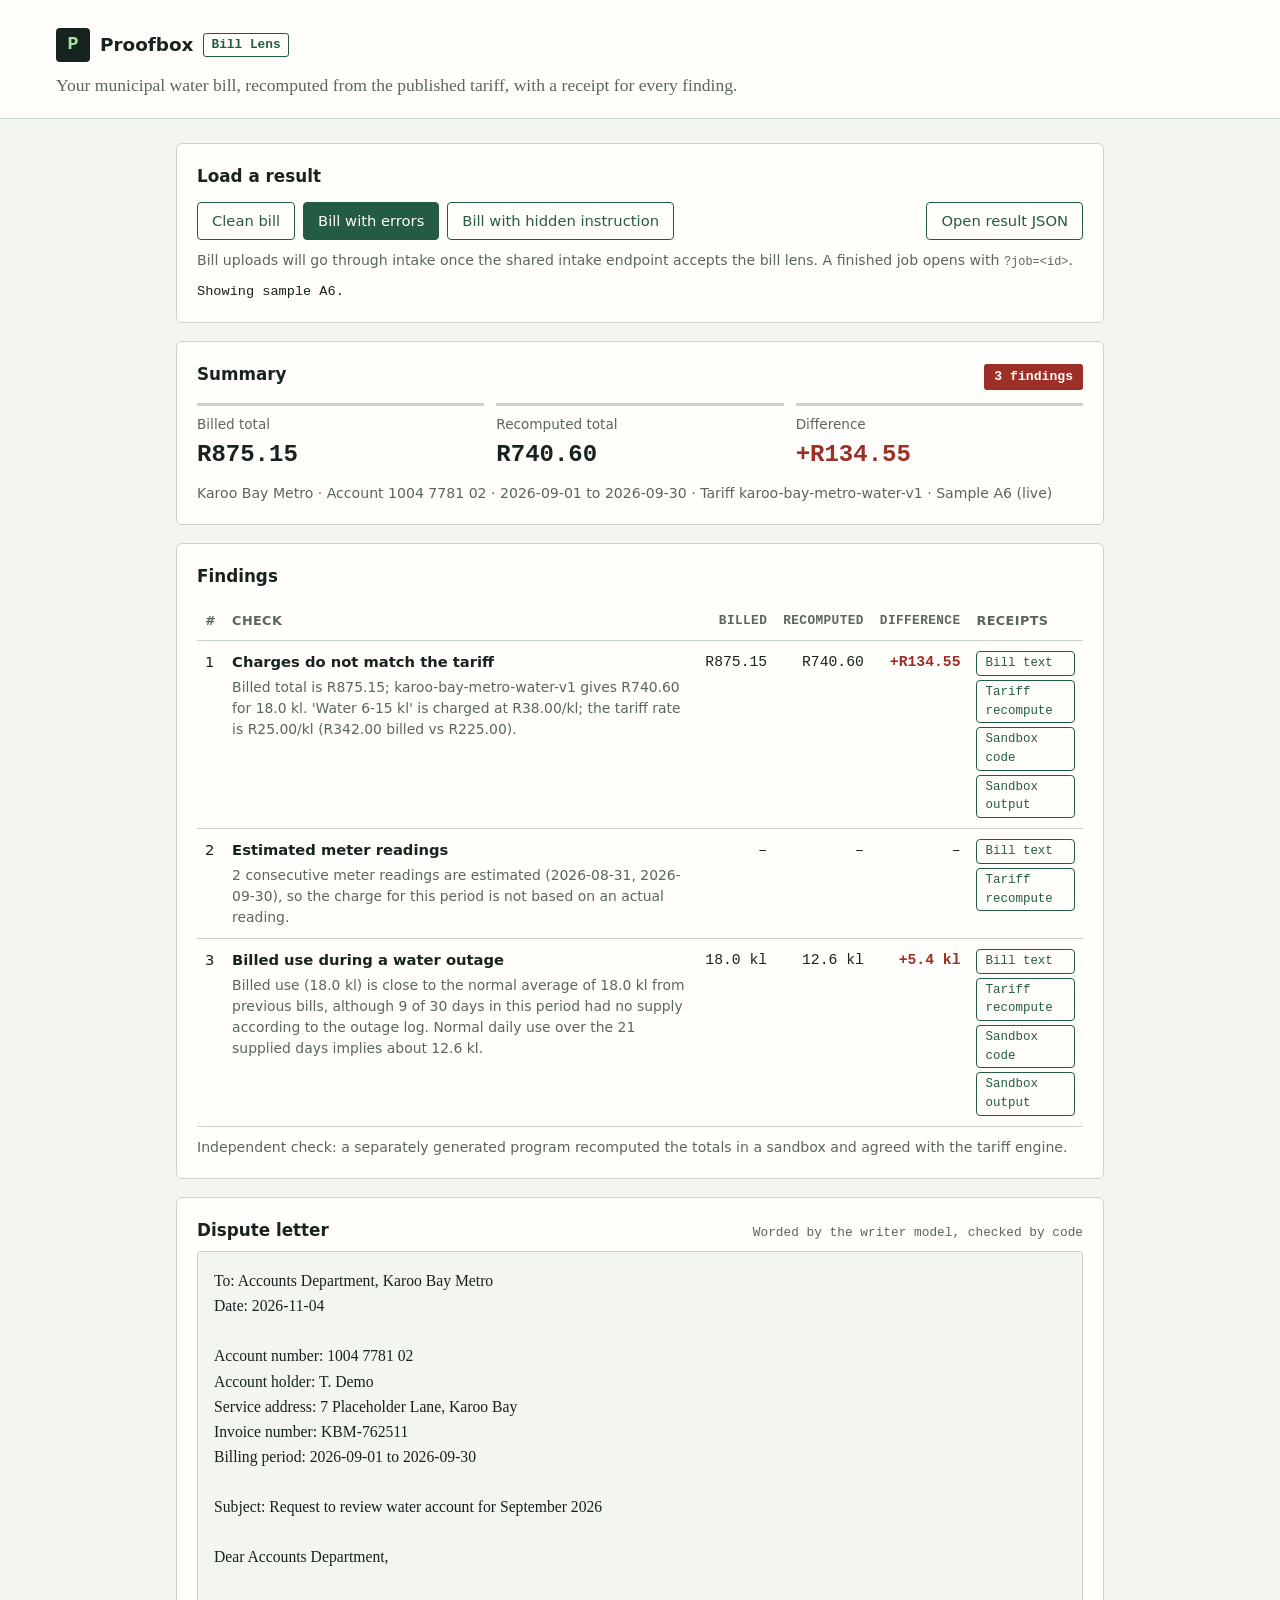
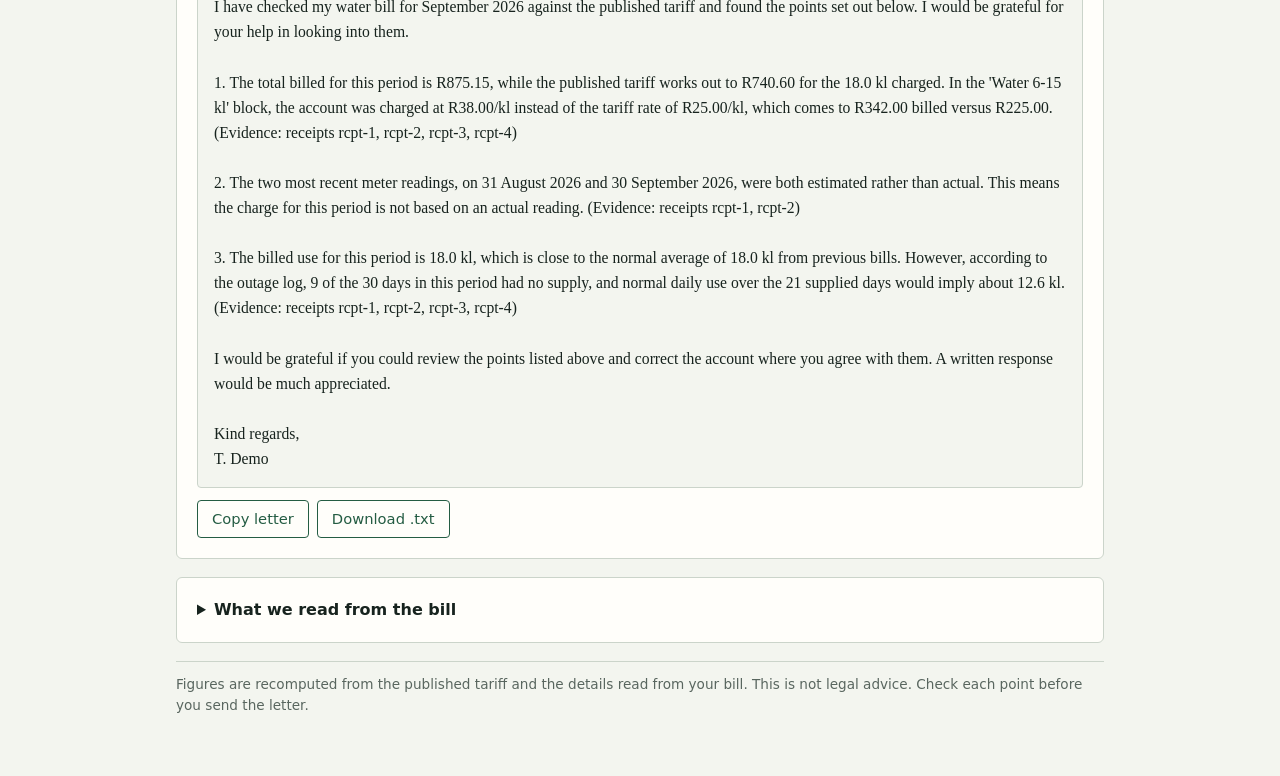
==== apps/web/bill/index.html @ 6e751b24 "feat(bill): Bill Lens day 3 - tariff, parser, extractor, checks, analyst, letter, result page - Tari" ====
<!doctype html>
<html lang="en">
<head>
  <meta charset="utf-8">
  <meta name="viewport" content="width=device-width, initial-scale=1">
  <title>Proofbox · Bill Lens</title>
  <link rel="stylesheet" href="bill.css">
</head>
<body>
  <header class="masthead">
    <div class="brand"><span class="mark" aria-hidden="true">P</span><span>Proofbox</span><span class="lens">Bill Lens</span></div>
    <p class="tagline">Your municipal water bill, recomputed from the published tariff, with a receipt for every finding.</p>
  </header>

  <main>
    <section class="panel" aria-labelledby="load-title">
      <h2 id="load-title">Load a result</h2>
      <div class="load-row">
        <div class="samples" role="group" aria-label="Sample bills">
          <button type="button" data-sample="A5">Clean bill</button>
          <button type="button" data-sample="A6">Bill with errors</button>
          <button type="button" data-sample="A7">Bill with hidden instruction</button>
        </div>
        <label class="file-pick">Open result JSON<input type="file" id="file" accept="application/json,.json"></label>
      </div>
      <p class="hint">Bill uploads will go through intake once the shared intake endpoint accepts the bill lens. A finished job opens with <code>?job=&lt;id&gt;</code>.</p>
      <p class="status-line" id="status-line" role="status" aria-live="polite"></p>
    </section>

    <div id="result" hidden>
      <section class="panel summary" aria-labelledby="summary-title">
        <div class="summary-head">
          <h2 id="summary-title">Summary</h2>
          <span class="badge" id="badge"></span>
        </div>
        <dl class="totals">
          <div><dt>Billed total</dt><dd id="billed-total"></dd></div>
          <div><dt>Recomputed total</dt><dd id="recomputed-total"></dd></div>
          <div><dt>Difference</dt><dd id="total-diff"></dd></div>
        </dl>
        <p class="meta" id="meta"></p>
      </section>

      <section class="notice" id="containment" hidden aria-labelledby="containment-title">
        <h2 id="containment-title">Hidden instruction ignored</h2>
        <p>The document contained text addressed to an AI system. It was removed before any model read the bill and had no effect on the checks.</p>
        <ul id="containment-list"></ul>
      </section>

      <section class="panel" aria-labelledby="findings-title">
        <h2 id="findings-title">Findings</h2>
        <p class="empty" id="no-findings" hidden>No discrepancies found. The billed amounts match the published tariff.</p>
        <div class="table-wrap" id="findings-wrap">
          <table>
            <thead>
              <tr><th scope="col">#</th><th scope="col">Check</th><th scope="col" class="num">Billed</th><th scope="col" class="num">Recomputed</th><th scope="col" class="num">Difference</th><th scope="col">Receipts</th></tr>
            </thead>
            <tbody id="findings-body"></tbody>
          </table>
        </div>
        <p class="analyst" id="analyst"></p>
      </section>

      <section class="panel" id="skipped-panel" hidden aria-labelledby="skipped-title">
        <h2 id="skipped-title">Checks not run</h2>
        <ul id="skipped-list"></ul>
      </section>

      <section class="panel letter" id="letter-panel" hidden aria-labelledby="letter-title">
        <div class="summary-head">
          <h2 id="letter-title">Dispute letter</h2>
          <span class="source" id="letter-source"></span>
        </div>
        <pre id="letter-text"></pre>
        <div class="actions">
          <button type="button" id="copy-letter">Copy letter</button>
          <button type="button" id="download-letter">Download .txt</button>
        </div>
      </section>

      <section class="panel">
        <details>
          <summary>What we read from the bill</summary>
          <p class="meta" id="unreadable"></p>
          <dl class="extracted" id="extracted"></dl>
        </details>
      </section>

      <p class="disclaimer" id="disclaimer"></p>
    </div>
  </main>

  <dialog id="receipt-dialog" aria-labelledby="receipt-title">
    <div class="dialog-head">
      <h2 id="receipt-title">Receipt</h2>
      <button type="button" id="close-receipt" aria-label="Close receipt">Close</button>
    </div>
    <p class="meta" id="receipt-meta"></p>
    <pre id="receipt-content"></pre>
  </dialog>

  <script src="bill.js"></script>
</body>
</html>
---- apps/web/bill/bill.css ----
:root {
  --ink: #17231e;
  --muted: #59665f;
  --paper: #f3f5ef;
  --surface: #fffefa;
  --line: #cbd4ca;
  --green: #245c43;
  --green-bright: #a7e6a1;
  --red: #9c2f27;
  --amber: #7a5417;
  --mono: "Cascadia Code", Consolas, monospace;
  --serif: Georgia, "Times New Roman", serif;
}

* { box-sizing: border-box; }

body {
  margin: 0;
  background: var(--paper);
  color: var(--ink);
  font: 16px/1.5 system-ui, -apple-system, "Segoe UI", sans-serif;
}

.masthead {
  padding: 28px clamp(16px, 5vw, 56px) 20px;
  border-bottom: 1px solid var(--line);
  background: var(--surface);
}

.brand { display: flex; align-items: center; gap: 10px; font-weight: 700; font-size: 1.15rem; }

.mark {
  display: grid;
  place-items: center;
  width: 34px;
  height: 34px;
  background: var(--ink);
  color: var(--green-bright);
  font-family: var(--mono);
  border-radius: 4px;
}

.lens {
  font-family: var(--mono);
  font-size: 0.8rem;
  font-weight: 600;
  color: var(--green);
  border: 1px solid var(--green);
  border-radius: 3px;
  padding: 1px 7px;
}

.tagline { margin: 10px 0 0; font-family: var(--serif); font-size: 1.1rem; color: var(--muted); }

main { max-width: 1040px; margin: 0 auto; padding: 24px clamp(16px, 5vw, 56px) 48px; }

h2 { margin: 0 0 12px; font-size: 1.05rem; }

.panel, .notice {
  background: var(--surface);
  border: 1px solid var(--line);
  border-radius: 6px;
  padding: 20px;
  margin-bottom: 18px;
}

.notice { border-color: var(--amber); border-left-width: 5px; }
.notice h2 { color: var(--amber); }
.notice ul { margin: 8px 0 0; padding-left: 20px; font-family: var(--mono); font-size: 0.85rem; overflow-wrap: anywhere; }

.load-row { display: flex; flex-wrap: wrap; gap: 12px; align-items: center; justify-content: space-between; }
.samples { display: flex; flex-wrap: wrap; gap: 8px; }

button, .file-pick {
  font: inherit;
  font-size: 0.92rem;
  padding: 7px 14px;
  border: 1px solid var(--green);
  border-radius: 4px;
  background: var(--surface);
  color: var(--green);
  cursor: pointer;
}

button:hover, .file-pick:hover { background: var(--green); color: var(--surface); }
button:focus-visible, .file-pick:focus-within, a:focus-visible { outline: 3px solid var(--green-bright); outline-offset: 2px; }
.file-pick input { position: absolute; opacity: 0; width: 1px; height: 1px; }
button.active { background: var(--green); color: var(--surface); }

.hint, .meta, .analyst { color: var(--muted); font-size: 0.88rem; margin: 10px 0 0; }
.status-line { margin: 10px 0 0; font-family: var(--mono); font-size: 0.85rem; }
.status-line.error { color: var(--red); }
code { font-family: var(--mono); font-size: 0.85em; }

.summary-head { display: flex; align-items: baseline; justify-content: space-between; gap: 12px; flex-wrap: wrap; }
.summary-head h2 { margin-bottom: 8px; }

.badge {
  font-family: var(--mono);
  font-size: 0.82rem;
  font-weight: 700;
  padding: 3px 10px;
  border-radius: 3px;
  color: var(--surface);
  background: var(--muted);
}
.badge.ok { background: var(--green); }
.badge.issues { background: var(--red); }
.badge.unreadable { background: var(--amber); }

.totals { display: grid; grid-template-columns: repeat(auto-fit, minmax(180px, 1fr)); gap: 12px; margin: 8px 0 0; }
.totals div { border-top: 3px solid var(--line); padding-top: 8px; }
.totals dt { color: var(--muted); font-size: 0.85rem; }
.totals dd { margin: 2px 0 0; font-family: var(--mono); font-size: 1.5rem; font-weight: 700; }
.totals dd.over { color: var(--red); }

.table-wrap { overflow-x: auto; }
table { width: 100%; border-collapse: collapse; font-size: 0.92rem; }
th, td { text-align: left; padding: 10px 8px; border-bottom: 1px solid var(--line); vertical-align: top; }
th { font-size: 0.8rem; color: var(--muted); font-weight: 600; text-transform: uppercase; letter-spacing: 0.03em; }
td.num, th.num { text-align: right; font-family: var(--mono); white-space: nowrap; }
td.diff { color: var(--red); font-weight: 700; }
.check-title { font-weight: 600; }
.explanation { color: var(--muted); font-size: 0.87rem; margin-top: 4px; }
.receipts { display: flex; flex-direction: column; gap: 4px; }
.receipts button { padding: 2px 8px; font-family: var(--mono); font-size: 0.78rem; text-align: left; }
.empty { color: var(--green); font-weight: 600; }

#skipped-list { margin: 0; padding-left: 20px; color: var(--muted); }

.source { font-family: var(--mono); font-size: 0.8rem; color: var(--muted); }

pre {
  margin: 0;
  padding: 16px;
  background: var(--paper);
  border: 1px solid var(--line);
  border-radius: 4px;
  font-family: var(--mono);
  font-size: 0.85rem;
  white-space: pre-wrap;
  overflow-wrap: anywhere;
}
.letter pre { font-family: var(--serif); font-size: 0.98rem; line-height: 1.6; }
.actions { display: flex; gap: 8px; margin-top: 12px; }

details summary { cursor: pointer; font-weight: 600; }
.extracted { display: grid; grid-template-columns: max-content 1fr; gap: 4px 16px; margin: 12px 0 0; font-size: 0.88rem; }
.extracted dt { color: var(--muted); }
.extracted dd { margin: 0; font-family: var(--mono); overflow-wrap: anywhere; }
.extracted dd.unreadable { color: var(--amber); }

.disclaimer { font-size: 0.85rem; color: var(--muted); border-top: 1px solid var(--line); padding-top: 12px; }

dialog {
  width: min(860px, 94vw);
  max-height: 86vh;
  border: 1px solid var(--line);
  border-radius: 6px;
  padding: 20px;
  background: var(--surface);
  color: var(--ink);
}
dialog::backdrop { background: rgb(23 35 30 / 0.45); }
dialog pre { max-height: 60vh; overflow: auto; }
.dialog-head { display: flex; justify-content: space-between; align-items: center; gap: 12px; }
.dialog-head h2 { margin: 0; }

@media (max-width: 640px) {
  .totals dd { font-size: 1.25rem; }
  th, td { padding: 8px 6px; }
}
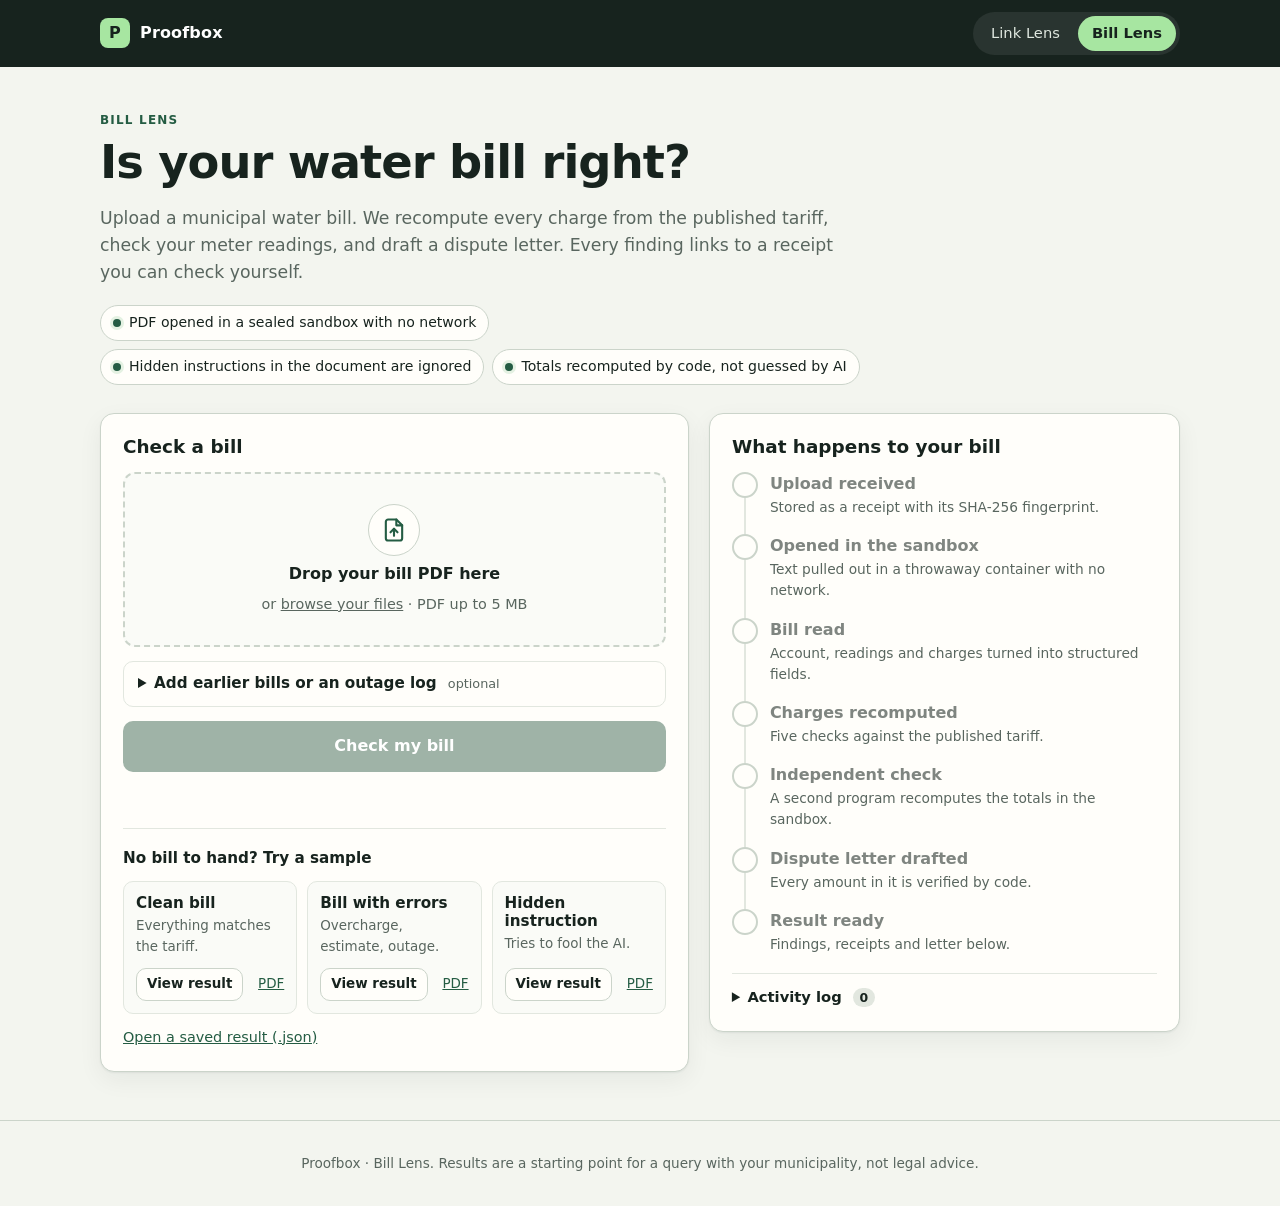
==== commit bf1878b4: "latest changes" ====
--- a/apps/web/bill/index.html
+++ b/apps/web/bill/index.html
@@ -4,100 +4,207 @@
   <meta charset="utf-8">
   <meta name="viewport" content="width=device-width, initial-scale=1">
   <title>Proofbox · Bill Lens</title>
+  <meta name="description" content="Upload your municipal water bill. Proofbox recomputes it from the published tariff and gives you a receipt for every finding.">
   <link rel="stylesheet" href="bill.css">
 </head>
 <body>
-  <header class="masthead">
-    <div class="brand"><span class="mark" aria-hidden="true">P</span><span>Proofbox</span><span class="lens">Bill Lens</span></div>
-    <p class="tagline">Your municipal water bill, recomputed from the published tariff, with a receipt for every finding.</p>
+  <a class="skip" href="#main">Skip to content</a>
+
+  <header class="topbar">
+    <div class="topbar-inner">
+      <a class="brand" href="../" aria-label="Proofbox home">
+        <span class="mark" aria-hidden="true">P</span><span>Proofbox</span>
+      </a>
+      <nav class="lens-nav" aria-label="Lenses">
+        <a href="../">Link Lens</a>
+        <a href="./" aria-current="page">Bill Lens</a>
+      </nav>
+    </div>
   </header>
 
-  <main>
-    <section class="panel" aria-labelledby="load-title">
-      <h2 id="load-title">Load a result</h2>
-      <div class="load-row">
-        <div class="samples" role="group" aria-label="Sample bills">
-          <button type="button" data-sample="A5">Clean bill</button>
-          <button type="button" data-sample="A6">Bill with errors</button>
-          <button type="button" data-sample="A7">Bill with hidden instruction</button>
-        </div>
-        <label class="file-pick">Open result JSON<input type="file" id="file" accept="application/json,.json"></label>
-      </div>
-      <p class="hint">Bill uploads will go through intake once the shared intake endpoint accepts the bill lens. A finished job opens with <code>?job=&lt;id&gt;</code>.</p>
-      <p class="status-line" id="status-line" role="status" aria-live="polite"></p>
+  <main id="main">
+    <section class="hero" aria-labelledby="hero-title">
+      <p class="eyebrow">Bill Lens</p>
+      <h1 id="hero-title">Is your water bill right?</h1>
+      <p class="lede">Upload a municipal water bill. We recompute every charge from the published tariff, check your meter readings, and draft a dispute letter. Every finding links to a receipt you can check yourself.</p>
+      <ul class="chips" aria-label="How your bill is handled">
+        <li><span class="dot" aria-hidden="true"></span>PDF opened in a sealed sandbox with no network</li>
+        <li><span class="dot" aria-hidden="true"></span>Hidden instructions in the document are ignored</li>
+        <li><span class="dot" aria-hidden="true"></span>Totals recomputed by code, not guessed by AI</li>
+      </ul>
     </section>
 
-    <div id="result" hidden>
-      <section class="panel summary" aria-labelledby="summary-title">
-        <div class="summary-head">
-          <h2 id="summary-title">Summary</h2>
+    <div class="workspace">
+      <section class="card upload-card" aria-labelledby="upload-title">
+        <h2 id="upload-title">Check a bill</h2>
+        <form id="upload-form" novalidate>
+          <label class="dropzone" id="dropzone" for="pdf-input">
+            <input type="file" id="pdf-input" accept="application/pdf,.pdf">
+            <span class="drop-icon" aria-hidden="true">
+              <svg viewBox="0 0 24 24" width="28" height="28" fill="none" stroke="currentColor" stroke-width="1.8" stroke-linecap="round" stroke-linejoin="round"><path d="M14 3H7a2 2 0 0 0-2 2v14a2 2 0 0 0 2 2h10a2 2 0 0 0 2-2V8z"/><path d="M14 3v5h5"/><path d="M12 17v-6"/><path d="m9 14 3-3 3 3"/></svg>
+            </span>
+            <span class="drop-title" id="drop-title">Drop your bill PDF here</span>
+            <span class="drop-hint" id="drop-hint">or <u>browse your files</u> · PDF up to 5 MB</span>
+          </label>
+
+          <details class="advanced">
+            <summary>Add earlier bills or an outage log <span class="optional">optional</span></summary>
+            <p class="help">Earlier readings let us spot repeated estimates. An outage log lets us check for water billed while supply was off. Use a JSON file shaped like the <a href="samples/history.json" download>example history</a>.</p>
+            <label class="file-line">
+              <span>History file (.json)</span>
+              <input type="file" id="history-input" accept="application/json,.json">
+            </label>
+            <p class="file-state" id="history-state"></p>
+          </details>
+
+          <button type="submit" class="primary" id="submit-btn" disabled>
+            <span class="btn-label">Check my bill</span>
+          </button>
+          <p class="form-msg" id="form-msg" role="status" aria-live="polite"></p>
+        </form>
+
+        <div class="samples-box">
+          <p class="samples-title">No bill to hand? Try a sample</p>
+          <div class="sample-grid">
+            <article class="sample">
+              <h3>Clean bill</h3>
+              <p>Everything matches the tariff.</p>
+              <div class="sample-actions">
+                <button type="button" class="ghost" data-sample="A5">View result</button>
+                <a href="samples/A5_bill_clean.pdf" download>PDF</a>
+              </div>
+            </article>
+            <article class="sample">
+              <h3>Bill with errors</h3>
+              <p>Overcharge, estimate, outage.</p>
+              <div class="sample-actions">
+                <button type="button" class="ghost" data-sample="A6">View result</button>
+                <a href="samples/A6_bill_errors.pdf" download>PDF</a>
+              </div>
+            </article>
+            <article class="sample">
+              <h3>Hidden instruction</h3>
+              <p>Tries to fool the AI.</p>
+              <div class="sample-actions">
+                <button type="button" class="ghost" data-sample="A7">View result</button>
+                <a href="samples/A7_bill_injection.pdf" download>PDF</a>
+              </div>
+            </article>
+          </div>
+          <label class="link-like">Open a saved result (.json)<input type="file" id="result-input" accept="application/json,.json"></label>
+        </div>
+      </section>
+
+      <section class="card progress-card" aria-labelledby="progress-title">
+        <div class="card-head">
+          <h2 id="progress-title">What happens to your bill</h2>
+          <span class="job-id" id="job-id"></span>
+        </div>
+        <ol class="stepper" id="stepper">
+          <li data-step="upload"><span class="step-dot" aria-hidden="true"></span><div><strong>Upload received</strong><span>Stored as a receipt with its SHA-256 fingerprint.</span></div></li>
+          <li data-step="sandbox"><span class="step-dot" aria-hidden="true"></span><div><strong>Opened in the sandbox</strong><span>Text pulled out in a throwaway container with no network.</span></div></li>
+          <li data-step="extract"><span class="step-dot" aria-hidden="true"></span><div><strong>Bill read</strong><span>Account, readings and charges turned into structured fields.</span></div></li>
+          <li data-step="checks"><span class="step-dot" aria-hidden="true"></span><div><strong>Charges recomputed</strong><span>Five checks against the published tariff.</span></div></li>
+          <li data-step="analyst"><span class="step-dot" aria-hidden="true"></span><div><strong>Independent check</strong><span>A second program recomputes the totals in the sandbox.</span></div></li>
+          <li data-step="letter"><span class="step-dot" aria-hidden="true"></span><div><strong>Dispute letter drafted</strong><span>Every amount in it is verified by code.</span></div></li>
+          <li data-step="done"><span class="step-dot" aria-hidden="true"></span><div><strong>Result ready</strong><span>Findings, receipts and letter below.</span></div></li>
+        </ol>
+        <details class="activity">
+          <summary>Activity log <span class="count" id="log-count">0</span></summary>
+          <ol id="activity-log"></ol>
+        </details>
+      </section>
+    </div>
+
+    <div id="result" class="result" hidden tabindex="-1">
+      <section class="verdict" id="verdict" aria-labelledby="verdict-title">
+        <div class="verdict-text">
           <span class="badge" id="badge"></span>
+          <h2 id="verdict-title"></h2>
+          <p class="meta" id="meta"></p>
         </div>
         <dl class="totals">
-          <div><dt>Billed total</dt><dd id="billed-total"></dd></div>
-          <div><dt>Recomputed total</dt><dd id="recomputed-total"></dd></div>
-          <div><dt>Difference</dt><dd id="total-diff"></dd></div>
+          <div><dt>Billed</dt><dd id="billed-total"></dd></div>
+          <div><dt>Should be</dt><dd id="recomputed-total"></dd></div>
+          <div class="diff-box"><dt>Difference</dt><dd id="total-diff"></dd></div>
         </dl>
-        <p class="meta" id="meta"></p>
-      </section>
-
-      <section class="notice" id="containment" hidden aria-labelledby="containment-title">
-        <h2 id="containment-title">Hidden instruction ignored</h2>
-        <p>The document contained text addressed to an AI system. It was removed before any model read the bill and had no effect on the checks.</p>
-        <ul id="containment-list"></ul>
-      </section>
-
-      <section class="panel" aria-labelledby="findings-title">
-        <h2 id="findings-title">Findings</h2>
+      </section>
+
+      <section class="alert" id="containment" hidden aria-labelledby="containment-title">
+        <span class="alert-icon" aria-hidden="true">
+          <svg viewBox="0 0 24 24" width="22" height="22" fill="none" stroke="currentColor" stroke-width="2" stroke-linecap="round" stroke-linejoin="round"><path d="M12 3 4 6v6c0 5 3.5 8 8 9 4.5-1 8-4 8-9V6z"/><path d="m9 12 2 2 4-4"/></svg>
+        </span>
+        <div>
+          <h2 id="containment-title">Hidden instruction blocked</h2>
+          <p>This document contained text addressed to an AI. It was removed before any model read the bill, and it had no effect on the checks.</p>
+          <ul id="containment-list"></ul>
+        </div>
+      </section>
+
+      <section class="card" aria-labelledby="findings-title">
+        <div class="card-head">
+          <h2 id="findings-title">Findings</h2>
+          <span class="checks-run" id="checks-run"></span>
+        </div>
         <p class="empty" id="no-findings" hidden>No discrepancies found. The billed amounts match the published tariff.</p>
-        <div class="table-wrap" id="findings-wrap">
-          <table>
-            <thead>
-              <tr><th scope="col">#</th><th scope="col">Check</th><th scope="col" class="num">Billed</th><th scope="col" class="num">Recomputed</th><th scope="col" class="num">Difference</th><th scope="col">Receipts</th></tr>
-            </thead>
-            <tbody id="findings-body"></tbody>
-          </table>
-        </div>
-        <p class="analyst" id="analyst"></p>
-      </section>
-
-      <section class="panel" id="skipped-panel" hidden aria-labelledby="skipped-title">
+        <div class="findings" id="findings"></div>
+        <div class="analyst" id="analyst" hidden></div>
+      </section>
+
+      <section class="card" id="skipped-panel" hidden aria-labelledby="skipped-title">
         <h2 id="skipped-title">Checks not run</h2>
-        <ul id="skipped-list"></ul>
-      </section>
-
-      <section class="panel letter" id="letter-panel" hidden aria-labelledby="letter-title">
-        <div class="summary-head">
-          <h2 id="letter-title">Dispute letter</h2>
+        <ul class="skipped" id="skipped-list"></ul>
+      </section>
+
+      <section class="card letter-card" id="letter-panel" hidden aria-labelledby="letter-title">
+        <div class="card-head">
+          <h2 id="letter-title">Your dispute letter</h2>
           <span class="source" id="letter-source"></span>
         </div>
-        <pre id="letter-text"></pre>
+        <pre class="letter" id="letter-text"></pre>
         <div class="actions">
-          <button type="button" id="copy-letter">Copy letter</button>
-          <button type="button" id="download-letter">Download .txt</button>
-        </div>
-      </section>
-
-      <section class="panel">
-        <details>
-          <summary>What we read from the bill</summary>
+          <button type="button" class="primary small" id="copy-letter">Copy letter</button>
+          <button type="button" class="ghost" id="download-letter">Download .txt</button>
+          <button type="button" class="ghost" id="print-letter">Print</button>
+        </div>
+      </section>
+
+      <section class="card" aria-labelledby="extracted-title">
+        <details class="extracted-box">
+          <summary><h2 id="extracted-title">What we read from the bill</h2></summary>
           <p class="meta" id="unreadable"></p>
           <dl class="extracted" id="extracted"></dl>
+          <p class="meta" id="document-meta"></p>
         </details>
       </section>
 
-      <p class="disclaimer" id="disclaimer"></p>
+      <div class="result-footer">
+        <p class="disclaimer" id="disclaimer"></p>
+        <div class="actions">
+          <button type="button" class="ghost" id="save-result">Save result (.json)</button>
+          <button type="button" class="ghost" id="check-another">Check another bill</button>
+        </div>
+      </div>
     </div>
   </main>
+
+  <footer class="site-footer">
+    <p>Proofbox · Bill Lens. Results are a starting point for a query with your municipality, not legal advice.</p>
+  </footer>
 
   <dialog id="receipt-dialog" aria-labelledby="receipt-title">
     <div class="dialog-head">
-      <h2 id="receipt-title">Receipt</h2>
-      <button type="button" id="close-receipt" aria-label="Close receipt">Close</button>
-    </div>
-    <p class="meta" id="receipt-meta"></p>
+      <div>
+        <p class="eyebrow">Receipt</p>
+        <h2 id="receipt-title">Receipt</h2>
+      </div>
+      <button type="button" class="icon-btn" id="close-receipt" aria-label="Close receipt">✕</button>
+    </div>
+    <p class="meta mono" id="receipt-meta"></p>
     <pre id="receipt-content"></pre>
   </dialog>
+
+  <div class="toast" id="toast" role="status" aria-live="polite"></div>
 
   <script src="bill.js"></script>
 </body>
--- a/apps/web/bill/bill.css
+++ b/apps/web/bill/bill.css
@@ -4,169 +4,255 @@
   --paper: #f3f5ef;
   --surface: #fffefa;
   --line: #cbd4ca;
+  --line-soft: #e2e7df;
   --green: #245c43;
+  --green-dark: #1a4532;
+  --green-soft: #e4f1e2;
   --green-bright: #a7e6a1;
   --red: #9c2f27;
+  --red-soft: #f8e7e4;
   --amber: #7a5417;
-  --mono: "Cascadia Code", Consolas, monospace;
-  --serif: Georgia, "Times New Roman", serif;
+  --amber-soft: #fbf0d9;
+  --radius: 14px;
+  --shadow: 0 1px 2px rgb(23 35 30 / 6%), 0 8px 24px rgb(23 35 30 / 6%);
+  --mono: ui-monospace, "Cascadia Code", "SFMono-Regular", Consolas, monospace;
 }
 
 * { box-sizing: border-box; }
+
+[hidden] { display: none !important; }
+
+html { scroll-behavior: smooth; }
 
 body {
   margin: 0;
   background: var(--paper);
   color: var(--ink);
-  font: 16px/1.5 system-ui, -apple-system, "Segoe UI", sans-serif;
-}
-
-.masthead {
-  padding: 28px clamp(16px, 5vw, 56px) 20px;
-  border-bottom: 1px solid var(--line);
-  background: var(--surface);
-}
-
-.brand { display: flex; align-items: center; gap: 10px; font-weight: 700; font-size: 1.15rem; }
-
-.mark {
-  display: grid;
-  place-items: center;
-  width: 34px;
-  height: 34px;
-  background: var(--ink);
-  color: var(--green-bright);
-  font-family: var(--mono);
-  border-radius: 4px;
-}
-
-.lens {
-  font-family: var(--mono);
-  font-size: 0.8rem;
-  font-weight: 600;
-  color: var(--green);
-  border: 1px solid var(--green);
-  border-radius: 3px;
-  padding: 1px 7px;
-}
-
-.tagline { margin: 10px 0 0; font-family: var(--serif); font-size: 1.1rem; color: var(--muted); }
-
-main { max-width: 1040px; margin: 0 auto; padding: 24px clamp(16px, 5vw, 56px) 48px; }
-
-h2 { margin: 0 0 12px; font-size: 1.05rem; }
-
-.panel, .notice {
-  background: var(--surface);
-  border: 1px solid var(--line);
-  border-radius: 6px;
-  padding: 20px;
-  margin-bottom: 18px;
-}
-
-.notice { border-color: var(--amber); border-left-width: 5px; }
-.notice h2 { color: var(--amber); }
-.notice ul { margin: 8px 0 0; padding-left: 20px; font-family: var(--mono); font-size: 0.85rem; overflow-wrap: anywhere; }
-
-.load-row { display: flex; flex-wrap: wrap; gap: 12px; align-items: center; justify-content: space-between; }
-.samples { display: flex; flex-wrap: wrap; gap: 8px; }
-
-button, .file-pick {
-  font: inherit;
-  font-size: 0.92rem;
-  padding: 7px 14px;
-  border: 1px solid var(--green);
-  border-radius: 4px;
-  background: var(--surface);
-  color: var(--green);
-  cursor: pointer;
-}
-
-button:hover, .file-pick:hover { background: var(--green); color: var(--surface); }
-button:focus-visible, .file-pick:focus-within, a:focus-visible { outline: 3px solid var(--green-bright); outline-offset: 2px; }
-.file-pick input { position: absolute; opacity: 0; width: 1px; height: 1px; }
-button.active { background: var(--green); color: var(--surface); }
-
-.hint, .meta, .analyst { color: var(--muted); font-size: 0.88rem; margin: 10px 0 0; }
-.status-line { margin: 10px 0 0; font-family: var(--mono); font-size: 0.85rem; }
-.status-line.error { color: var(--red); }
-code { font-family: var(--mono); font-size: 0.85em; }
-
-.summary-head { display: flex; align-items: baseline; justify-content: space-between; gap: 12px; flex-wrap: wrap; }
-.summary-head h2 { margin-bottom: 8px; }
-
-.badge {
-  font-family: var(--mono);
-  font-size: 0.82rem;
-  font-weight: 700;
-  padding: 3px 10px;
-  border-radius: 3px;
-  color: var(--surface);
-  background: var(--muted);
-}
-.badge.ok { background: var(--green); }
-.badge.issues { background: var(--red); }
-.badge.unreadable { background: var(--amber); }
-
-.totals { display: grid; grid-template-columns: repeat(auto-fit, minmax(180px, 1fr)); gap: 12px; margin: 8px 0 0; }
-.totals div { border-top: 3px solid var(--line); padding-top: 8px; }
-.totals dt { color: var(--muted); font-size: 0.85rem; }
-.totals dd { margin: 2px 0 0; font-family: var(--mono); font-size: 1.5rem; font-weight: 700; }
-.totals dd.over { color: var(--red); }
-
-.table-wrap { overflow-x: auto; }
-table { width: 100%; border-collapse: collapse; font-size: 0.92rem; }
-th, td { text-align: left; padding: 10px 8px; border-bottom: 1px solid var(--line); vertical-align: top; }
-th { font-size: 0.8rem; color: var(--muted); font-weight: 600; text-transform: uppercase; letter-spacing: 0.03em; }
-td.num, th.num { text-align: right; font-family: var(--mono); white-space: nowrap; }
-td.diff { color: var(--red); font-weight: 700; }
-.check-title { font-weight: 600; }
-.explanation { color: var(--muted); font-size: 0.87rem; margin-top: 4px; }
-.receipts { display: flex; flex-direction: column; gap: 4px; }
-.receipts button { padding: 2px 8px; font-family: var(--mono); font-size: 0.78rem; text-align: left; }
-.empty { color: var(--green); font-weight: 600; }
-
-#skipped-list { margin: 0; padding-left: 20px; color: var(--muted); }
-
-.source { font-family: var(--mono); font-size: 0.8rem; color: var(--muted); }
-
-pre {
-  margin: 0;
-  padding: 16px;
-  background: var(--paper);
-  border: 1px solid var(--line);
-  border-radius: 4px;
-  font-family: var(--mono);
-  font-size: 0.85rem;
-  white-space: pre-wrap;
-  overflow-wrap: anywhere;
-}
-.letter pre { font-family: var(--serif); font-size: 0.98rem; line-height: 1.6; }
-.actions { display: flex; gap: 8px; margin-top: 12px; }
-
-details summary { cursor: pointer; font-weight: 600; }
-.extracted { display: grid; grid-template-columns: max-content 1fr; gap: 4px 16px; margin: 12px 0 0; font-size: 0.88rem; }
-.extracted dt { color: var(--muted); }
-.extracted dd { margin: 0; font-family: var(--mono); overflow-wrap: anywhere; }
-.extracted dd.unreadable { color: var(--amber); }
-
-.disclaimer { font-size: 0.85rem; color: var(--muted); border-top: 1px solid var(--line); padding-top: 12px; }
-
-dialog {
-  width: min(860px, 94vw);
-  max-height: 86vh;
-  border: 1px solid var(--line);
-  border-radius: 6px;
-  padding: 20px;
-  background: var(--surface);
-  color: var(--ink);
-}
-dialog::backdrop { background: rgb(23 35 30 / 0.45); }
-dialog pre { max-height: 60vh; overflow: auto; }
-.dialog-head { display: flex; justify-content: space-between; align-items: center; gap: 12px; }
-.dialog-head h2 { margin: 0; }
-
-@media (max-width: 640px) {
-  .totals dd { font-size: 1.25rem; }
-  th, td { padding: 8px 6px; }
-}
+  font: 16px/1.55 system-ui, -apple-system, "Segoe UI", Roboto, sans-serif;
+}
+
+a { color: var(--green); }
+h1, h2, h3 { line-height: 1.2; margin: 0; }
+h2 { font-size: 1.15rem; }
+code, .mono { font-family: var(--mono); }
+
+.skip { position: absolute; left: -999px; top: 8px; background: var(--surface); padding: 8px 12px; z-index: 10; }
+.skip:focus { left: 8px; }
+
+:focus-visible { outline: 3px solid var(--green-bright); outline-offset: 2px; }
+
+/* Top bar */
+.topbar { background: var(--ink); color: #fff; }
+.topbar-inner { max-width: 1120px; margin: 0 auto; padding: 12px 20px; display: flex; align-items: center; justify-content: space-between; gap: 16px; }
+.brand { display: flex; align-items: center; gap: 10px; color: #fff; text-decoration: none; font-weight: 700; letter-spacing: .01em; }
+.mark { display: grid; place-items: center; width: 30px; height: 30px; border-radius: 8px; background: var(--green-bright); color: var(--ink); font-weight: 800; }
+.lens-nav { display: flex; gap: 4px; background: rgb(255 255 255 / 8%); padding: 4px; border-radius: 999px; }
+.lens-nav a { color: #dfe7df; text-decoration: none; padding: 6px 14px; border-radius: 999px; font-size: .92rem; }
+.lens-nav a:hover { color: #fff; }
+.lens-nav a[aria-current="page"] { background: var(--green-bright); color: var(--ink); font-weight: 600; }
+
+main { max-width: 1120px; margin: 0 auto; padding: 0 20px 48px; }
+
+/* Hero */
+.hero { padding: 44px 0 28px; max-width: 760px; }
+.eyebrow { margin: 0 0 6px; text-transform: uppercase; letter-spacing: .1em; font-size: .75rem; font-weight: 700; color: var(--green); }
+.hero h1 { font-size: clamp(2rem, 4.5vw, 2.9rem); letter-spacing: -.02em; }
+.lede { color: var(--muted); font-size: 1.08rem; margin: 14px 0 20px; }
+.chips { list-style: none; padding: 0; margin: 0; display: flex; flex-wrap: wrap; gap: 8px; }
+.chips li { display: flex; align-items: center; gap: 8px; background: var(--surface); border: 1px solid var(--line); border-radius: 999px; padding: 6px 12px; font-size: .88rem; }
+.dot { width: 8px; height: 8px; border-radius: 50%; background: var(--green); box-shadow: 0 0 0 3px var(--green-soft); }
+
+/* Cards */
+.workspace { display: grid; grid-template-columns: minmax(0, 1.25fr) minmax(0, 1fr); gap: 20px; align-items: start; }
+.card { background: var(--surface); border: 1px solid var(--line); border-radius: var(--radius); padding: 22px; box-shadow: var(--shadow); }
+.card + .card, .result > * + * { margin-top: 18px; }
+.workspace .card + .card { margin-top: 0; }
+.card-head { display: flex; align-items: center; justify-content: space-between; gap: 12px; margin-bottom: 14px; flex-wrap: wrap; }
+.card > h2 { margin-bottom: 14px; }
+
+/* Upload */
+.upload-card form { display: grid; gap: 14px; margin-top: 14px; }
+.dropzone { position: relative; display: grid; justify-items: center; gap: 6px; text-align: center; padding: 30px 18px; border: 2px dashed var(--line); border-radius: 12px; background: #fafbf7; cursor: pointer; transition: border-color .15s, background .15s; }
+.dropzone:hover, .dropzone.dragging { border-color: var(--green); background: var(--green-soft); }
+.dropzone.has-file { border-style: solid; border-color: var(--green); background: var(--green-soft); }
+.dropzone.invalid { border-color: var(--red); background: var(--red-soft); }
+.dropzone input { position: absolute; inset: 0; opacity: 0; cursor: pointer; }
+.dropzone:focus-within { outline: 3px solid var(--green-bright); outline-offset: 2px; }
+.drop-icon { color: var(--green); display: grid; place-items: center; width: 52px; height: 52px; border-radius: 50%; background: var(--surface); border: 1px solid var(--line); }
+.drop-title { font-weight: 650; }
+.drop-hint { color: var(--muted); font-size: .9rem; overflow-wrap: anywhere; }
+
+.advanced { border: 1px solid var(--line-soft); border-radius: 10px; padding: 10px 14px; }
+.advanced summary { cursor: pointer; font-weight: 600; font-size: .95rem; }
+.optional { font-weight: 500; color: var(--muted); font-size: .8rem; margin-left: 6px; }
+.help { color: var(--muted); font-size: .9rem; margin: 10px 0; }
+.file-line { display: grid; gap: 6px; font-size: .9rem; }
+.file-state { margin: 6px 0 0; font-size: .88rem; color: var(--muted); }
+.file-state.ok { color: var(--green); }
+.file-state.error { color: var(--red); }
+
+button { font: inherit; cursor: pointer; }
+button:disabled { cursor: not-allowed; }
+.primary { display: inline-flex; align-items: center; justify-content: center; gap: 10px; border: 0; border-radius: 10px; background: var(--green); color: #fff; font-weight: 650; padding: 13px 20px; transition: background .15s, transform .05s; }
+.primary:hover:not(:disabled) { background: var(--green-dark); }
+.primary:active:not(:disabled) { transform: translateY(1px); }
+.primary:disabled { background: #9fb3a7; }
+.primary.small { padding: 9px 16px; }
+.primary.busy .btn-label::before { content: ""; display: inline-block; width: 14px; height: 14px; margin-right: 10px; vertical-align: -2px; border: 2px solid rgb(255 255 255 / 40%); border-top-color: #fff; border-radius: 50%; animation: spin .8s linear infinite; }
+.ghost { border: 1px solid var(--line); background: var(--surface); color: var(--ink); border-radius: 10px; padding: 8px 14px; font-weight: 550; }
+.ghost:hover { border-color: var(--green); color: var(--green); }
+.ghost.active { background: var(--green-soft); border-color: var(--green); color: var(--green-dark); }
+.form-msg { margin: 0; min-height: 1.4em; font-size: .92rem; color: var(--muted); }
+.form-msg.error { color: var(--red); }
+
+.samples-box { margin-top: 22px; padding-top: 18px; border-top: 1px solid var(--line-soft); }
+.samples-title { margin: 0 0 10px; font-weight: 600; font-size: .95rem; }
+.sample-grid { display: grid; grid-template-columns: repeat(3, minmax(0, 1fr)); gap: 10px; }
+.sample { border: 1px solid var(--line-soft); border-radius: 10px; padding: 12px; background: #fafbf7; display: flex; flex-direction: column; gap: 4px; }
+.sample h3 { font-size: .95rem; }
+.sample p { margin: 0 0 6px; color: var(--muted); font-size: .84rem; flex: 1; }
+.sample-actions { display: flex; align-items: center; justify-content: space-between; gap: 6px; }
+.sample-actions .ghost { padding: 5px 10px; font-size: .84rem; }
+.sample-actions a { font-size: .84rem; }
+.link-like { position: relative; display: inline-block; margin-top: 12px; color: var(--green); font-size: .9rem; text-decoration: underline; cursor: pointer; }
+.link-like input { position: absolute; inset: 0; opacity: 0; cursor: pointer; width: 100%; }
+
+/* Progress */
+.job-id { font-family: var(--mono); font-size: .8rem; color: var(--muted); }
+.stepper { list-style: none; margin: 0; padding: 0; }
+.stepper li { position: relative; display: grid; grid-template-columns: 26px 1fr; gap: 12px; padding: 0 0 16px; color: var(--muted); }
+.stepper li:last-child { padding-bottom: 0; }
+.stepper li::before { content: ""; position: absolute; left: 12px; top: 26px; bottom: 0; width: 2px; background: var(--line-soft); }
+.stepper li:last-child::before { display: none; }
+.stepper strong { display: block; font-weight: 600; color: var(--ink); opacity: .55; }
+.stepper span:not(.step-dot) { display: block; font-size: .86rem; }
+.step-dot { width: 26px; height: 26px; border-radius: 50%; border: 2px solid var(--line); background: var(--surface); display: grid; place-items: center; position: relative; z-index: 1; }
+.stepper li.active strong, .stepper li.done strong { opacity: 1; }
+.stepper li.active .step-dot { border-color: var(--green); box-shadow: 0 0 0 4px var(--green-soft); }
+.stepper li.active .step-dot::after { content: ""; width: 10px; height: 10px; border-radius: 50%; background: var(--green); animation: pulse 1.1s ease-in-out infinite; }
+.stepper li.done .step-dot { background: var(--green); border-color: var(--green); }
+.stepper li.done .step-dot::after { content: ""; width: 6px; height: 11px; border: solid #fff; border-width: 0 2px 2px 0; transform: translateY(-1px) rotate(45deg); }
+.stepper li.done::before { background: var(--green); }
+.stepper li.warn .step-dot { background: var(--amber-soft); border-color: var(--amber); }
+.stepper li.warn .step-dot::after { content: "!"; color: var(--amber); font-weight: 800; font-size: .8rem; }
+.stepper li.failed .step-dot { background: var(--red); border-color: var(--red); }
+.stepper li.failed .step-dot::after { content: "✕"; color: #fff; font-size: .75rem; }
+.stepper li.failed strong { color: var(--red); opacity: 1; }
+.step-note { color: var(--amber); }
+.stepper li.failed .step-note { color: var(--red); }
+
+.activity { margin-top: 18px; border-top: 1px solid var(--line-soft); padding-top: 12px; }
+.activity summary { cursor: pointer; font-weight: 600; font-size: .92rem; }
+.count { display: inline-block; min-width: 22px; padding: 0 6px; margin-left: 6px; border-radius: 999px; background: var(--line-soft); font-size: .78rem; text-align: center; }
+#activity-log { margin: 10px 0 0; padding: 0; list-style: none; max-height: 240px; overflow: auto; font-family: var(--mono); font-size: .78rem; }
+#activity-log li { padding: 4px 0; border-bottom: 1px dashed var(--line-soft); overflow-wrap: anywhere; }
+#activity-log .ev { color: var(--green); font-weight: 700; }
+#activity-log .ev.bad { color: var(--red); }
+
+/* Result */
+.result { margin-top: 28px; outline: none; }
+.verdict { display: grid; grid-template-columns: minmax(0, 1fr) auto; gap: 22px; align-items: center; padding: 26px; border-radius: var(--radius); background: var(--ink); color: #fff; box-shadow: var(--shadow); }
+.verdict h2 { font-size: clamp(1.4rem, 3vw, 1.9rem); margin-top: 10px; }
+.verdict .meta { color: #c6d1c8; margin: 8px 0 0; }
+.verdict.issues { background: linear-gradient(135deg, #3b1a17, var(--ink) 70%); }
+.verdict.ok { background: linear-gradient(135deg, var(--green-dark), var(--ink) 75%); }
+.badge { display: inline-block; border-radius: 999px; padding: 4px 12px; font-size: .8rem; font-weight: 700; letter-spacing: .02em; }
+.badge.ok { background: var(--green-bright); color: var(--ink); }
+.badge.issues { background: #ffb4a8; color: #4a1510; }
+.badge.unreadable { background: #f3d69b; color: #3f2a07; }
+.totals { display: grid; grid-template-columns: repeat(3, auto); gap: 10px; margin: 0; }
+.totals div { background: rgb(255 255 255 / 8%); border: 1px solid rgb(255 255 255 / 14%); border-radius: 12px; padding: 12px 16px; min-width: 120px; }
+.totals dt { font-size: .78rem; text-transform: uppercase; letter-spacing: .08em; color: #c6d1c8; }
+.totals dd { margin: 4px 0 0; font-size: 1.35rem; font-weight: 700; font-variant-numeric: tabular-nums; }
+.totals .diff-box.over { background: #ffb4a8; border-color: #ffb4a8; }
+.totals .diff-box.over dt, .totals .diff-box.over dd { color: #4a1510; }
+
+.alert { display: grid; grid-template-columns: auto 1fr; gap: 14px; padding: 18px 20px; border-radius: var(--radius); background: var(--amber-soft); border: 1px solid #e7cd97; }
+.alert-icon { color: var(--amber); display: grid; place-items: center; width: 40px; height: 40px; border-radius: 50%; background: #fff6e4; }
+.alert h2 { color: var(--amber); }
+.alert p { margin: 6px 0; }
+.alert ul { margin: 6px 0 0; padding-left: 18px; font-family: var(--mono); font-size: .84rem; color: #5b3f12; }
+.alert li { overflow-wrap: anywhere; }
+
+.checks-run { font-size: .86rem; color: var(--muted); }
+.empty { display: flex; gap: 10px; align-items: center; margin: 0; padding: 14px 16px; border-radius: 10px; background: var(--green-soft); color: var(--green-dark); font-weight: 550; }
+.findings { display: grid; gap: 12px; }
+.finding { border: 1px solid var(--line); border-left: 4px solid var(--red); border-radius: 12px; padding: 16px 18px; background: #fff; }
+.finding-head { display: flex; justify-content: space-between; gap: 12px; align-items: baseline; flex-wrap: wrap; }
+.finding h3 { font-size: 1.02rem; }
+.finding-num { color: var(--muted); font-weight: 600; margin-right: 6px; }
+.finding .diff { font-weight: 800; color: var(--red); font-variant-numeric: tabular-nums; white-space: nowrap; }
+.finding p { margin: 8px 0 12px; color: #34423b; }
+.finding-figures { display: flex; gap: 18px; flex-wrap: wrap; font-size: .88rem; color: var(--muted); margin-bottom: 12px; }
+.finding-figures b { color: var(--ink); font-variant-numeric: tabular-nums; }
+.receipts { display: flex; flex-wrap: wrap; gap: 6px; }
+.receipt-chip { display: inline-flex; align-items: center; gap: 6px; border: 1px solid var(--line); background: var(--paper); border-radius: 999px; padding: 4px 11px; font-size: .82rem; color: var(--ink); }
+.receipt-chip::before { content: ""; width: 10px; height: 12px; border: 1.5px solid var(--green); border-radius: 2px; }
+.receipt-chip:hover { border-color: var(--green); background: var(--green-soft); }
+.analyst { margin-top: 16px; display: flex; gap: 10px; align-items: flex-start; padding: 12px 14px; border-radius: 10px; background: var(--paper); font-size: .92rem; }
+.analyst::before { content: ""; flex: none; width: 10px; height: 10px; margin-top: 7px; border-radius: 50%; background: var(--muted); }
+.analyst.agreed::before { background: var(--green); }
+.analyst.disagreed::before { background: var(--amber); }
+
+.skipped { margin: 0; padding-left: 20px; color: var(--muted); }
+
+.letter-subject { margin: 0 0 10px; font-weight: 650; }
+.letter { white-space: pre-wrap; font-family: Georgia, "Times New Roman", serif; font-size: .98rem; line-height: 1.65; background: #fff; border: 1px solid var(--line-soft); border-radius: 10px; padding: 22px 24px; margin: 0; max-height: 520px; overflow: auto; }
+.source { font-size: .82rem; color: var(--muted); background: var(--paper); border-radius: 999px; padding: 3px 10px; }
+.actions { display: flex; flex-wrap: wrap; gap: 8px; margin-top: 14px; }
+
+.extracted-box summary { cursor: pointer; list-style: none; display: flex; align-items: center; gap: 10px; }
+.extracted-box summary::-webkit-details-marker { display: none; }
+.extracted-box summary::after { content: "▾"; color: var(--muted); transition: transform .15s; }
+.extracted-box[open] summary::after { transform: rotate(180deg); }
+.extracted { display: grid; grid-template-columns: minmax(140px, max-content) 1fr; gap: 6px 18px; margin: 12px 0 0; font-size: .92rem; }
+.extracted dt { color: var(--muted); text-transform: capitalize; }
+.extracted dd { margin: 0; font-variant-numeric: tabular-nums; overflow-wrap: anywhere; }
+.extracted dd.unreadable { color: var(--amber); font-style: italic; }
+.meta { color: var(--muted); font-size: .9rem; }
+
+.result-footer { display: flex; justify-content: space-between; align-items: center; gap: 12px; flex-wrap: wrap; }
+.result-footer .actions { margin: 0; }
+.disclaimer { margin: 0; font-size: .86rem; color: var(--muted); max-width: 620px; }
+
+.site-footer { border-top: 1px solid var(--line); padding: 18px 20px; text-align: center; color: var(--muted); font-size: .85rem; }
+
+/* Dialog */
+dialog { width: min(760px, calc(100vw - 32px)); border: 0; border-radius: var(--radius); padding: 22px; box-shadow: 0 24px 64px rgb(23 35 30 / 30%); background: var(--surface); color: var(--ink); }
+dialog::backdrop { background: rgb(23 35 30 / 55%); }
+.dialog-head { display: flex; justify-content: space-between; align-items: flex-start; gap: 12px; }
+.icon-btn { border: 1px solid var(--line); background: var(--surface); border-radius: 8px; width: 34px; height: 34px; }
+#receipt-meta { overflow-wrap: anywhere; font-size: .8rem; }
+#receipt-content { white-space: pre-wrap; overflow-wrap: anywhere; max-height: 60vh; overflow: auto; background: var(--paper); border-radius: 10px; padding: 14px; font-family: var(--mono); font-size: .82rem; margin: 0; }
+
+.toast { position: fixed; left: 50%; bottom: 24px; transform: translate(-50%, 20px); background: var(--ink); color: #fff; padding: 10px 18px; border-radius: 999px; font-size: .9rem; opacity: 0; pointer-events: none; transition: opacity .2s, transform .2s; }
+.toast.show { opacity: 1; transform: translate(-50%, 0); }
+
+@keyframes spin { to { transform: rotate(360deg); } }
+@keyframes pulse { 50% { transform: scale(.6); opacity: .6; } }
+
+@media (prefers-reduced-motion: reduce) {
+  *, *::before, *::after { animation: none !important; transition: none !important; }
+}
+
+@media (max-width: 880px) {
+  .workspace { grid-template-columns: 1fr; }
+  .verdict { grid-template-columns: 1fr; }
+  .totals { grid-template-columns: repeat(3, minmax(0, 1fr)); }
+  .totals div { min-width: 0; }
+}
+
+@media (max-width: 560px) {
+  .sample-grid { grid-template-columns: 1fr; }
+  .totals dd { font-size: 1.05rem; }
+  .lens-nav a { padding: 6px 10px; }
+  .extracted { grid-template-columns: 1fr; }
+  .extracted dd { margin-bottom: 6px; }
+}
+
+@media print {
+  body { background: #fff; }
+  .topbar, .hero, .workspace, .verdict, .alert, .card:not(.letter-card), .result-footer, .site-footer, .letter-card .actions, .toast { display: none !important; }
+  .letter-card { border: 0; box-shadow: none; padding: 0; }
+  .letter { border: 0; max-height: none; padding: 0; }
+}
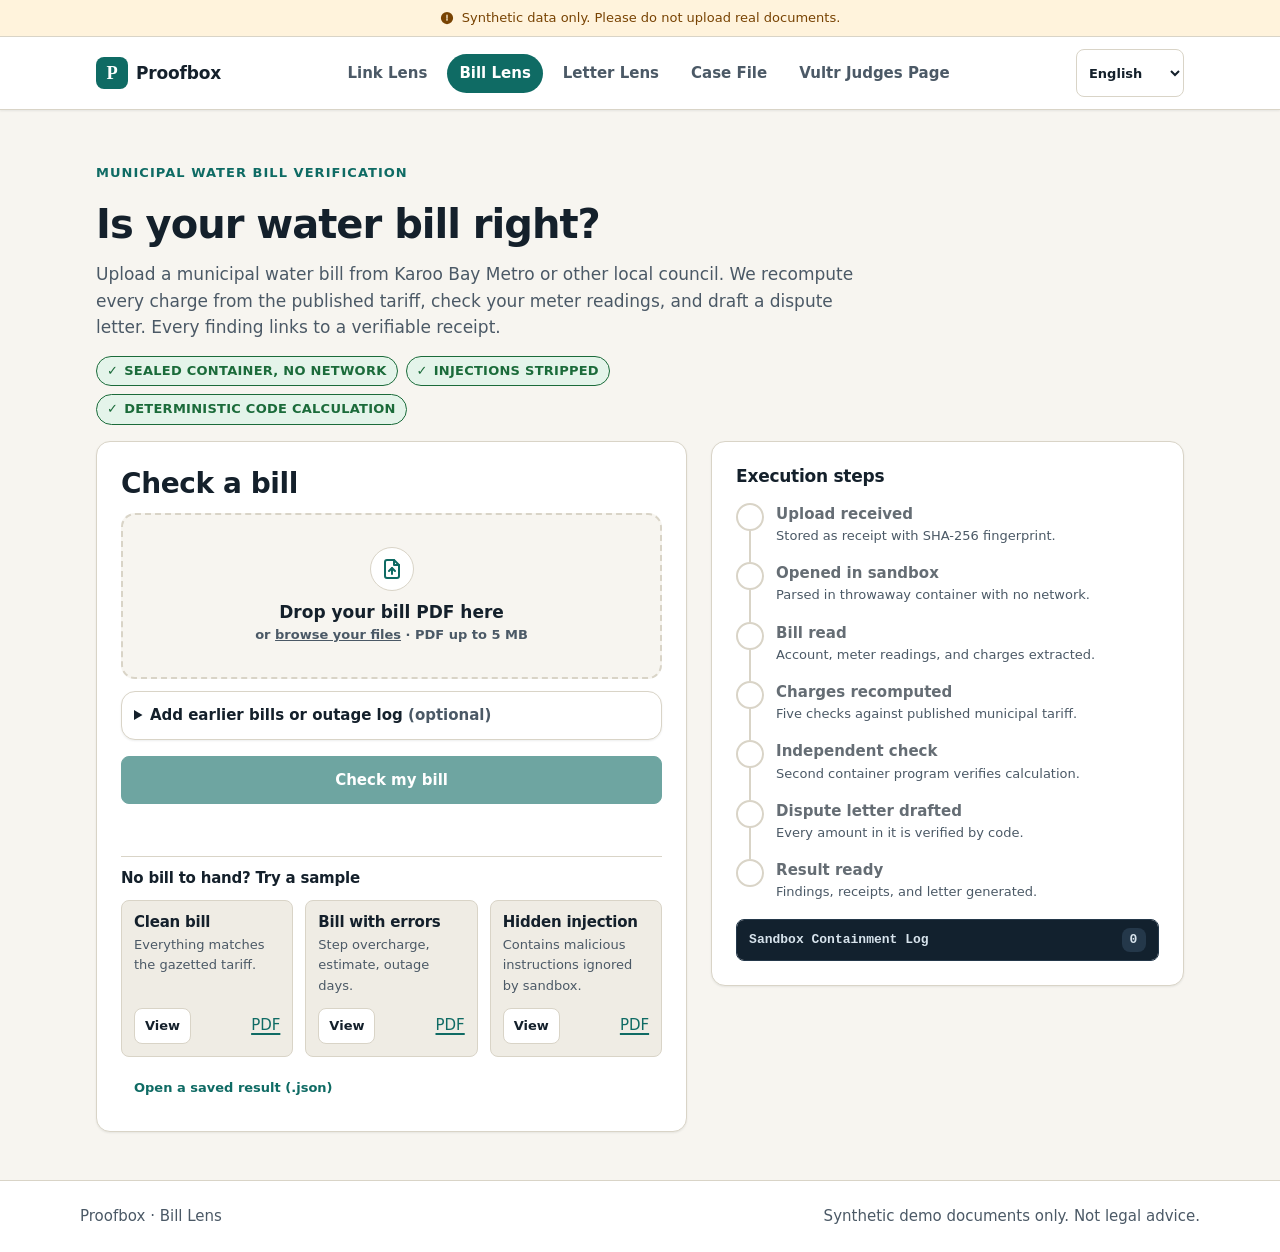
==== commit 2cff9319: "feat(bill): restyle bill lens with tokens, accessible dialog, and discrepancy table reflow" ====
--- a/apps/web/bill/index.html
+++ b/apps/web/bill/index.html
@@ -3,207 +3,291 @@
 <head>
   <meta charset="utf-8">
   <meta name="viewport" content="width=device-width, initial-scale=1">
+  <meta name="theme-color" content="#F7F5F0">
   <title>Proofbox · Bill Lens</title>
   <meta name="description" content="Upload your municipal water bill. Proofbox recomputes it from the published tariff and gives you a receipt for every finding.">
   <link rel="stylesheet" href="bill.css">
 </head>
 <body>
-  <a class="skip" href="#main">Skip to content</a>
-
+  <a class="skip-link" href="#main">Skip to content</a>
+
+  <!-- Topbar with Persistent Demo Banner -->
   <header class="topbar">
+    <div class="topbar-banner">
+      <svg class="topbar-banner-icon" viewBox="0 0 16 16" fill="currentColor" aria-hidden="true">
+        <path d="M8 1a7 7 0 1 0 0 14A7 7 0 0 0 8 1zm0 3a.75.75 0 0 1 .75.75v3.5a.75.75 0 0 1-1.5 0v-3.5A.75.75 0 0 1 8 4zm0 7a1 1 0 1 1 0-2 1 1 0 0 1 0 2z"/>
+      </svg>
+      <span>Synthetic data only. Please do not upload real documents.</span>
+    </div>
     <div class="topbar-inner">
-      <a class="brand" href="../" aria-label="Proofbox home">
-        <span class="mark" aria-hidden="true">P</span><span>Proofbox</span>
+      <a class="brand" href="../" aria-label="Proofbox Home">
+        <span class="brand-mark" aria-hidden="true">P</span>
+        <span>Proofbox</span>
       </a>
-      <nav class="lens-nav" aria-label="Lenses">
+      <nav class="topbar-nav" aria-label="Lenses">
         <a href="../">Link Lens</a>
         <a href="./" aria-current="page">Bill Lens</a>
+        <a href="../letter/">Letter Lens</a>
+        <a href="../case/">Case File</a>
+        <a href="../vultr.html">Vultr Judges Page</a>
       </nav>
+      <div class="lang-picker">
+        <label for="bill-lang-select" class="sr-only">Language</label>
+        <select id="bill-lang-select" class="lang-select">
+          <option value="en">English</option>
+          <option value="zu">isiZulu</option>
+          <option value="af">Afrikaans</option>
+          <option value="st">Sesotho</option>
+        </select>
+      </div>
     </div>
   </header>
 
-  <main id="main">
-    <section class="hero" aria-labelledby="hero-title">
-      <p class="eyebrow">Bill Lens</p>
+  <main id="main" class="app-main app-container">
+    <section class="bill-hero" aria-labelledby="hero-title">
+      <span class="eyebrow">Municipal Water Bill Verification</span>
       <h1 id="hero-title">Is your water bill right?</h1>
-      <p class="lede">Upload a municipal water bill. We recompute every charge from the published tariff, check your meter readings, and draft a dispute letter. Every finding links to a receipt you can check yourself.</p>
-      <ul class="chips" aria-label="How your bill is handled">
-        <li><span class="dot" aria-hidden="true"></span>PDF opened in a sealed sandbox with no network</li>
-        <li><span class="dot" aria-hidden="true"></span>Hidden instructions in the document are ignored</li>
-        <li><span class="dot" aria-hidden="true"></span>Totals recomputed by code, not guessed by AI</li>
-      </ul>
+      <p class="text-muted">
+        Upload a municipal water bill from Karoo Bay Metro or other local council.
+        We recompute every charge from the published tariff, check your meter readings, and draft a dispute letter.
+        Every finding links to a verifiable receipt.
+      </p>
+      <div class="flex-row" style="gap: var(--s2); margin-top: var(--s3);">
+        <span class="status-chip status-chip--verified"><span aria-hidden="true">✓</span> Sealed container, no network</span>
+        <span class="status-chip status-chip--verified"><span aria-hidden="true">✓</span> Injections stripped</span>
+        <span class="status-chip status-chip--verified"><span aria-hidden="true">✓</span> Deterministic code calculation</span>
+      </div>
     </section>
 
-    <div class="workspace">
+    <div class="bill-workspace">
+      <!-- Upload Card -->
       <section class="card upload-card" aria-labelledby="upload-title">
         <h2 id="upload-title">Check a bill</h2>
         <form id="upload-form" novalidate>
           <label class="dropzone" id="dropzone" for="pdf-input">
             <input type="file" id="pdf-input" accept="application/pdf,.pdf">
-            <span class="drop-icon" aria-hidden="true">
-              <svg viewBox="0 0 24 24" width="28" height="28" fill="none" stroke="currentColor" stroke-width="1.8" stroke-linecap="round" stroke-linejoin="round"><path d="M14 3H7a2 2 0 0 0-2 2v14a2 2 0 0 0 2 2h10a2 2 0 0 0 2-2V8z"/><path d="M14 3v5h5"/><path d="M12 17v-6"/><path d="m9 14 3-3 3 3"/></svg>
-            </span>
-            <span class="drop-title" id="drop-title">Drop your bill PDF here</span>
-            <span class="drop-hint" id="drop-hint">or <u>browse your files</u> · PDF up to 5 MB</span>
+            <div class="dropzone-icon" aria-hidden="true">
+              <svg viewBox="0 0 24 24" width="24" height="24" fill="none" stroke="currentColor" stroke-width="2" stroke-linecap="round" stroke-linejoin="round">
+                <path d="M14 3H7a2 2 0 0 0-2 2v14a2 2 0 0 0 2 2h10a2 2 0 0 0 2-2V8z"/><path d="M14 3v5h5"/><path d="M12 17v-6"/><path d="m9 14 3-3 3 3"/>
+              </svg>
+            </div>
+            <span class="dropzone-title" id="drop-title">Drop your bill PDF here</span>
+            <span class="dropzone-hint" id="drop-hint">or <u>browse your files</u> · PDF up to 5 MB</span>
           </label>
 
-          <details class="advanced">
-            <summary>Add earlier bills or an outage log <span class="optional">optional</span></summary>
-            <p class="help">Earlier readings let us spot repeated estimates. An outage log lets us check for water billed while supply was off. Use a JSON file shaped like the <a href="samples/history.json" download>example history</a>.</p>
-            <label class="file-line">
-              <span>History file (.json)</span>
-              <input type="file" id="history-input" accept="application/json,.json">
-            </label>
-            <p class="file-state" id="history-state"></p>
+          <details class="card" style="margin-top: var(--s3); padding: var(--s3);">
+            <summary style="font-weight: 600; cursor: pointer; font-size: var(--text-sm);">
+              Add earlier bills or outage log <span class="text-muted">(optional)</span>
+            </summary>
+            <p class="form-hint" style="margin: var(--s2) 0;">
+              Earlier readings reveal consecutive estimates. An outage log verifies billing during water cuts. Shape like the <a href="samples/history.json" download>example history</a>.
+            </p>
+            <label class="form-label" style="font-size: var(--text-xs);" for="history-input">History file (.json)</label>
+            <input type="file" id="history-input" accept="application/json,.json" style="margin-top: var(--s1);">
+            <p class="form-hint" id="history-state"></p>
           </details>
 
-          <button type="submit" class="primary" id="submit-btn" disabled>
-            <span class="btn-label">Check my bill</span>
-          </button>
-          <p class="form-msg" id="form-msg" role="status" aria-live="polite"></p>
+          <div style="margin-top: var(--s4);">
+            <button type="submit" class="btn btn-primary" id="submit-btn" disabled style="width: 100%;">
+              <span class="btn-label">Check my bill</span>
+            </button>
+            <p class="form-hint" id="form-msg" role="status" aria-live="polite" style="margin-top: var(--s2); min-height: 1.5em;"></p>
+          </div>
         </form>
 
-        <div class="samples-box">
-          <p class="samples-title">No bill to hand? Try a sample</p>
+        <div style="margin-top: var(--s5); border-top: 1px solid var(--line); padding-top: var(--s3);">
+          <h3 style="font-size: var(--text-sm); margin-bottom: var(--s2);">No bill to hand? Try a sample</h3>
           <div class="sample-grid">
             <article class="sample">
               <h3>Clean bill</h3>
-              <p>Everything matches the tariff.</p>
+              <p>Everything matches the gazetted tariff.</p>
               <div class="sample-actions">
-                <button type="button" class="ghost" data-sample="A5">View result</button>
-                <a href="samples/A5_bill_clean.pdf" download>PDF</a>
+                <button type="button" class="btn btn-secondary btn-sm" data-sample="A5">View</button>
+                <a href="samples/A5_bill_clean.pdf" download class="text-sm">PDF</a>
               </div>
             </article>
             <article class="sample">
               <h3>Bill with errors</h3>
-              <p>Overcharge, estimate, outage.</p>
+              <p>Step overcharge, estimate, outage days.</p>
               <div class="sample-actions">
-                <button type="button" class="ghost" data-sample="A6">View result</button>
-                <a href="samples/A6_bill_errors.pdf" download>PDF</a>
+                <button type="button" class="btn btn-secondary btn-sm" data-sample="A6">View</button>
+                <a href="samples/A6_bill_errors.pdf" download class="text-sm">PDF</a>
               </div>
             </article>
             <article class="sample">
-              <h3>Hidden instruction</h3>
-              <p>Tries to fool the AI.</p>
+              <h3>Hidden injection</h3>
+              <p>Contains malicious instructions ignored by sandbox.</p>
               <div class="sample-actions">
-                <button type="button" class="ghost" data-sample="A7">View result</button>
-                <a href="samples/A7_bill_injection.pdf" download>PDF</a>
+                <button type="button" class="btn btn-secondary btn-sm" data-sample="A7">View</button>
+                <a href="samples/A7_bill_injection.pdf" download class="text-sm">PDF</a>
               </div>
             </article>
           </div>
-          <label class="link-like">Open a saved result (.json)<input type="file" id="result-input" accept="application/json,.json"></label>
-        </div>
-      </section>
-
+          <div style="margin-top: var(--s3);">
+            <label class="btn btn-quiet btn-sm" style="cursor: pointer;">
+              Open a saved result (.json)
+              <input type="file" id="result-input" accept="application/json,.json" style="position: absolute; opacity: 0; width: 0; height: 0;">
+            </label>
+          </div>
+        </div>
+      </section>
+
+      <!-- Progress Stepper Card -->
       <section class="card progress-card" aria-labelledby="progress-title">
         <div class="card-head">
-          <h2 id="progress-title">What happens to your bill</h2>
-          <span class="job-id" id="job-id"></span>
+          <h2 id="progress-title" style="margin: 0; font-size: var(--text-md);">Execution steps</h2>
+          <span class="font-mono text-xs text-muted" id="job-id"></span>
         </div>
         <ol class="stepper" id="stepper">
-          <li data-step="upload"><span class="step-dot" aria-hidden="true"></span><div><strong>Upload received</strong><span>Stored as a receipt with its SHA-256 fingerprint.</span></div></li>
-          <li data-step="sandbox"><span class="step-dot" aria-hidden="true"></span><div><strong>Opened in the sandbox</strong><span>Text pulled out in a throwaway container with no network.</span></div></li>
-          <li data-step="extract"><span class="step-dot" aria-hidden="true"></span><div><strong>Bill read</strong><span>Account, readings and charges turned into structured fields.</span></div></li>
-          <li data-step="checks"><span class="step-dot" aria-hidden="true"></span><div><strong>Charges recomputed</strong><span>Five checks against the published tariff.</span></div></li>
-          <li data-step="analyst"><span class="step-dot" aria-hidden="true"></span><div><strong>Independent check</strong><span>A second program recomputes the totals in the sandbox.</span></div></li>
-          <li data-step="letter"><span class="step-dot" aria-hidden="true"></span><div><strong>Dispute letter drafted</strong><span>Every amount in it is verified by code.</span></div></li>
-          <li data-step="done"><span class="step-dot" aria-hidden="true"></span><div><strong>Result ready</strong><span>Findings, receipts and letter below.</span></div></li>
+          <li data-step="upload">
+            <span class="step-dot" aria-hidden="true"></span>
+            <div><strong>Upload received</strong><span>Stored as receipt with SHA-256 fingerprint.</span></div>
+          </li>
+          <li data-step="sandbox">
+            <span class="step-dot" aria-hidden="true"></span>
+            <div><strong>Opened in sandbox</strong><span>Parsed in throwaway container with no network.</span></div>
+          </li>
+          <li data-step="extract">
+            <span class="step-dot" aria-hidden="true"></span>
+            <div><strong>Bill read</strong><span>Account, meter readings, and charges extracted.</span></div>
+          </li>
+          <li data-step="checks">
+            <span class="step-dot" aria-hidden="true"></span>
+            <div><strong>Charges recomputed</strong><span>Five checks against published municipal tariff.</span></div>
+          </li>
+          <li data-step="analyst">
+            <span class="step-dot" aria-hidden="true"></span>
+            <div><strong>Independent check</strong><span>Second container program verifies calculation.</span></div>
+          </li>
+          <li data-step="letter">
+            <span class="step-dot" aria-hidden="true"></span>
+            <div><strong>Dispute letter drafted</strong><span>Every amount in it is verified by code.</span></div>
+          </li>
+          <li data-step="done">
+            <span class="step-dot" aria-hidden="true"></span>
+            <div><strong>Result ready</strong><span>Findings, receipts, and letter generated.</span></div>
+          </li>
         </ol>
-        <details class="activity">
-          <summary>Activity log <span class="count" id="log-count">0</span></summary>
-          <ol id="activity-log"></ol>
+
+        <!-- Containment Activity Log -->
+        <details class="activity-wrap">
+          <summary>
+            <span>Sandbox Containment Log</span>
+            <span class="containment-badge" id="log-count">0</span>
+          </summary>
+          <ol id="activity-log" aria-live="polite"></ol>
         </details>
       </section>
     </div>
 
-    <div id="result" class="result" hidden tabindex="-1">
-      <section class="verdict" id="verdict" aria-labelledby="verdict-title">
-        <div class="verdict-text">
-          <span class="badge" id="badge"></span>
-          <h2 id="verdict-title"></h2>
-          <p class="meta" id="meta"></p>
+    <!-- Results Section -->
+    <div id="result" class="result" hidden tabindex="-1" style="margin-top: var(--s6);">
+      <!-- Verdict & Totals -->
+      <section class="verdict-bill-box" id="verdict" aria-labelledby="verdict-title">
+        <div>
+          <span class="status-chip" id="badge">Finding</span>
+          <h2 id="verdict-title" style="margin-top: var(--s2);"></h2>
+          <p class="text-sm text-muted" id="meta"></p>
         </div>
         <dl class="totals">
-          <div><dt>Billed</dt><dd id="billed-total"></dd></div>
-          <div><dt>Should be</dt><dd id="recomputed-total"></dd></div>
-          <div class="diff-box"><dt>Difference</dt><dd id="total-diff"></dd></div>
+          <div><dt>Billed</dt><dd id="billed-total">–</dd></div>
+          <div><dt>Should be</dt><dd id="recomputed-total">–</dd></div>
+          <div class="diff-box"><dt>Difference</dt><dd id="total-diff">–</dd></div>
         </dl>
       </section>
 
-      <section class="alert" id="containment" hidden aria-labelledby="containment-title">
-        <span class="alert-icon" aria-hidden="true">
-          <svg viewBox="0 0 24 24" width="22" height="22" fill="none" stroke="currentColor" stroke-width="2" stroke-linecap="round" stroke-linejoin="round"><path d="M12 3 4 6v6c0 5 3.5 8 8 9 4.5-1 8-4 8-9V6z"/><path d="m9 12 2 2 4-4"/></svg>
-        </span>
+      <!-- Containment Alert (Prompt Injection Blocked) -->
+      <section class="alert-box alert-box--warn" id="containment" hidden aria-labelledby="containment-title" style="margin-bottom: var(--s4);">
+        <svg viewBox="0 0 24 24" width="24" height="24" fill="none" stroke="currentColor" stroke-width="2" style="flex-shrink: 0;" aria-hidden="true">
+          <path d="M12 3 4 6v6c0 5 3.5 8 8 9 4.5-1 8-4 8-9V6z"/><path d="m9 12 2 2 4-4"/>
+        </svg>
         <div>
-          <h2 id="containment-title">Hidden instruction blocked</h2>
-          <p>This document contained text addressed to an AI. It was removed before any model read the bill, and it had no effect on the checks.</p>
-          <ul id="containment-list"></ul>
-        </div>
-      </section>
-
-      <section class="card" aria-labelledby="findings-title">
+          <h3 id="containment-title" style="margin: 0 0 var(--s1);">Hidden instruction blocked</h3>
+          <p class="text-sm" style="margin-bottom: var(--s2);">
+            This document contained untrusted prompt injection addressed to an AI. It was quarantined and stripped before model processing, and had zero effect on the deterministic tariff checks.
+          </p>
+          <ul id="containment-list" class="font-mono text-xs" style="padding-left: var(--s4); margin: 0;"></ul>
+        </div>
+      </section>
+
+      <!-- Findings Cards -->
+      <section class="card" aria-labelledby="findings-title" style="margin-bottom: var(--s4);">
         <div class="card-head">
-          <h2 id="findings-title">Findings</h2>
-          <span class="checks-run" id="checks-run"></span>
-        </div>
-        <p class="empty" id="no-findings" hidden>No discrepancies found. The billed amounts match the published tariff.</p>
-        <div class="findings" id="findings"></div>
-        <div class="analyst" id="analyst" hidden></div>
-      </section>
-
-      <section class="card" id="skipped-panel" hidden aria-labelledby="skipped-title">
-        <h2 id="skipped-title">Checks not run</h2>
-        <ul class="skipped" id="skipped-list"></ul>
-      </section>
-
-      <section class="card letter-card" id="letter-panel" hidden aria-labelledby="letter-title">
+          <h2 id="findings-title" style="margin: 0;">Findings</h2>
+          <span class="text-sm text-muted" id="checks-run"></span>
+        </div>
+        <p class="alert-box alert-box--info" id="no-findings" hidden>
+          No discrepancies found. The billed amounts match the published Karoo Bay Metro tariff. (Note: No issue found does not mean safe from errors not covered by the tariff engine).
+        </p>
+        <div class="findings-list" id="findings"></div>
+        <div class="card" id="analyst" hidden style="margin-top: var(--s3); background-color: var(--surface-sunken);"></div>
+      </section>
+
+      <!-- Skipped Checks -->
+      <section class="card" id="skipped-panel" hidden aria-labelledby="skipped-title" style="margin-bottom: var(--s4);">
+        <h3 id="skipped-title" style="margin: 0 0 var(--s2);">Checks not run</h3>
+        <ul id="skipped-list" class="text-sm text-muted" style="padding-left: var(--s4); margin: 0;"></ul>
+      </section>
+
+      <!-- Dispute Letter Card -->
+      <section class="card letter-card" id="letter-panel" hidden aria-labelledby="letter-title" style="margin-bottom: var(--s4);">
         <div class="card-head">
-          <h2 id="letter-title">Your dispute letter</h2>
-          <span class="source" id="letter-source"></span>
-        </div>
-        <pre class="letter" id="letter-text"></pre>
-        <div class="actions">
-          <button type="button" class="primary small" id="copy-letter">Copy letter</button>
-          <button type="button" class="ghost" id="download-letter">Download .txt</button>
-          <button type="button" class="ghost" id="print-letter">Print</button>
-        </div>
-      </section>
-
-      <section class="card" aria-labelledby="extracted-title">
-        <details class="extracted-box">
-          <summary><h2 id="extracted-title">What we read from the bill</h2></summary>
-          <p class="meta" id="unreadable"></p>
-          <dl class="extracted" id="extracted"></dl>
-          <p class="meta" id="document-meta"></p>
+          <h2 id="letter-title" style="margin: 0;">Your dispute letter</h2>
+          <span class="status-chip status-chip--verified" id="letter-source"></span>
+        </div>
+        <p class="text-xs text-muted">Ready to submit to the municipality. Every amount is verified by deterministic code.</p>
+        <pre class="letter-box letter" id="letter-text"></pre>
+        <div class="flex-row">
+          <button type="button" class="btn btn-primary btn-sm" id="copy-letter">Copy letter</button>
+          <button type="button" class="btn btn-secondary btn-sm" id="download-letter">Download .txt</button>
+          <button type="button" class="btn btn-secondary btn-sm" id="print-letter">Print letter</button>
+        </div>
+      </section>
+
+      <!-- Extracted Details Accordion -->
+      <section class="card" aria-labelledby="extracted-title" style="margin-bottom: var(--s4);">
+        <details>
+          <summary style="cursor: pointer; font-weight: 700; font-size: var(--text-md);">
+            What we read from the bill
+          </summary>
+          <p class="form-hint" id="unreadable" style="margin-top: var(--s2);"></p>
+          <dl class="extracted-grid extracted" id="extracted"></dl>
+          <p class="form-hint" id="document-meta" style="margin-top: var(--s3); border-top: 1px solid var(--line); padding-top: var(--s2);"></p>
         </details>
       </section>
 
-      <div class="result-footer">
-        <p class="disclaimer" id="disclaimer"></p>
-        <div class="actions">
-          <button type="button" class="ghost" id="save-result">Save result (.json)</button>
-          <button type="button" class="ghost" id="check-another">Check another bill</button>
+      <!-- Actions & Disclaimer -->
+      <div class="flex-between" style="border-top: 1px solid var(--line); padding-top: var(--s4);">
+        <p class="text-xs text-muted" id="disclaimer" style="max-width: 620px; margin: 0;"></p>
+        <div class="flex-row">
+          <button type="button" class="btn btn-secondary btn-sm" id="save-result">Save result (.json)</button>
+          <button type="button" class="btn btn-quiet btn-sm" id="check-another">Check another bill</button>
         </div>
       </div>
     </div>
   </main>
 
   <footer class="site-footer">
-    <p>Proofbox · Bill Lens. Results are a starting point for a query with your municipality, not legal advice.</p>
+    <div class="site-footer-inner">
+      <div>Proofbox · Bill Lens</div>
+      <div>Synthetic demo documents only. Not legal advice.</div>
+    </div>
   </footer>
 
+  <!-- Receipt Dialog Modal -->
   <dialog id="receipt-dialog" aria-labelledby="receipt-title">
     <div class="dialog-head">
       <div>
-        <p class="eyebrow">Receipt</p>
-        <h2 id="receipt-title">Receipt</h2>
-      </div>
-      <button type="button" class="icon-btn" id="close-receipt" aria-label="Close receipt">✕</button>
-    </div>
-    <p class="meta mono" id="receipt-meta"></p>
-    <pre id="receipt-content"></pre>
+        <span class="eyebrow">Cryptographic Receipt</span>
+        <h2 id="receipt-title" style="margin: 0; font-size: var(--text-lg);">Receipt</h2>
+      </div>
+      <button type="button" class="btn btn-quiet btn-sm" id="close-receipt" aria-label="Close receipt">✕</button>
+    </div>
+    <p class="font-mono text-xs text-muted" id="receipt-meta"></p>
+    <pre id="receipt-content" style="max-height: 55vh; overflow-y: auto;"></pre>
   </dialog>
 
+  <!-- Live Status Toast -->
   <div class="toast" id="toast" role="status" aria-live="polite"></div>
 
   <script src="bill.js"></script>
--- a/apps/web/bill/bill.css
+++ b/apps/web/bill/bill.css
@@ -1,258 +1,422 @@
-:root {
-  --ink: #17231e;
-  --muted: #59665f;
-  --paper: #f3f5ef;
-  --surface: #fffefa;
-  --line: #cbd4ca;
-  --line-soft: #e2e7df;
-  --green: #245c43;
-  --green-dark: #1a4532;
-  --green-soft: #e4f1e2;
-  --green-bright: #a7e6a1;
-  --red: #9c2f27;
-  --red-soft: #f8e7e4;
-  --amber: #7a5417;
-  --amber-soft: #fbf0d9;
-  --radius: 14px;
-  --shadow: 0 1px 2px rgb(23 35 30 / 6%), 0 8px 24px rgb(23 35 30 / 6%);
-  --mono: ui-monospace, "Cascadia Code", "SFMono-Regular", Consolas, monospace;
-}
-
-* { box-sizing: border-box; }
-
-[hidden] { display: none !important; }
-
-html { scroll-behavior: smooth; }
-
-body {
-  margin: 0;
-  background: var(--paper);
+/* ==========================================================================
+   Proofbox · Bill Lens Styles
+   Consumes Central Design System Tokens & Components
+   Zero hardcoded colors or one-off font sizes.
+   ========================================================================== */
+
+@import "../css/tokens.css";
+@import "../css/base.css";
+@import "../css/components.css";
+
+/* Hero & Workspace Layout */
+.bill-hero {
+  padding: var(--s5) 0 var(--s4);
+  max-width: 760px;
+}
+
+.bill-hero h1 {
+  margin: var(--s2) 0 var(--s3);
+}
+
+.bill-workspace {
+  display: grid;
+  grid-template-columns: 1fr;
+  gap: var(--s5);
+  align-items: start;
+}
+
+@media (min-width: 860px) {
+  .bill-workspace {
+    grid-template-columns: minmax(0, 1.25fr) minmax(0, 1fr);
+  }
+}
+
+/* Sample Cards Grid */
+.sample-grid {
+  display: grid;
+  grid-template-columns: 1fr;
+  gap: var(--s3);
+  margin-top: var(--s3);
+}
+
+@media (min-width: 560px) {
+  .sample-grid {
+    grid-template-columns: repeat(3, minmax(0, 1fr));
+  }
+}
+
+.sample {
+  border: 1px solid var(--line);
+  border-radius: var(--radius-sm);
+  padding: var(--s3);
+  background-color: var(--surface-sunken);
+  display: flex;
+  flex-direction: column;
+  gap: var(--s1);
+}
+
+.sample h3 {
+  font-size: var(--text-sm);
+  margin: 0;
+}
+
+.sample p {
+  color: var(--ink-muted);
+  font-size: var(--text-xs);
+  margin: 0 0 var(--s2);
+  flex: 1;
+}
+
+.sample-actions {
+  display: flex;
+  align-items: center;
+  justify-content: space-between;
+  gap: var(--s2);
+}
+
+.sample-actions .ghost, .sample-actions .btn {
+  font-size: var(--text-xs);
+  min-height: 36px;
+  padding: 4px 10px;
+}
+
+/* Progress Stepper */
+.stepper {
+  list-style: none;
+  margin: 0;
+  padding: 0;
+}
+
+.stepper li {
+  position: relative;
+  display: grid;
+  grid-template-columns: 28px 1fr;
+  gap: var(--s3);
+  padding-bottom: var(--s4);
+  color: var(--ink-muted);
+}
+
+.stepper li:last-child {
+  padding-bottom: 0;
+}
+
+.stepper li::before {
+  content: "";
+  position: absolute;
+  left: 13px;
+  top: 28px;
+  bottom: 0;
+  width: 2px;
+  background-color: var(--line);
+}
+
+.stepper li:last-child::before {
+  display: none;
+}
+
+.stepper strong {
+  display: block;
+  font-weight: 700;
   color: var(--ink);
-  font: 16px/1.55 system-ui, -apple-system, "Segoe UI", Roboto, sans-serif;
-}
-
-a { color: var(--green); }
-h1, h2, h3 { line-height: 1.2; margin: 0; }
-h2 { font-size: 1.15rem; }
-code, .mono { font-family: var(--mono); }
-
-.skip { position: absolute; left: -999px; top: 8px; background: var(--surface); padding: 8px 12px; z-index: 10; }
-.skip:focus { left: 8px; }
-
-:focus-visible { outline: 3px solid var(--green-bright); outline-offset: 2px; }
-
-/* Top bar */
-.topbar { background: var(--ink); color: #fff; }
-.topbar-inner { max-width: 1120px; margin: 0 auto; padding: 12px 20px; display: flex; align-items: center; justify-content: space-between; gap: 16px; }
-.brand { display: flex; align-items: center; gap: 10px; color: #fff; text-decoration: none; font-weight: 700; letter-spacing: .01em; }
-.mark { display: grid; place-items: center; width: 30px; height: 30px; border-radius: 8px; background: var(--green-bright); color: var(--ink); font-weight: 800; }
-.lens-nav { display: flex; gap: 4px; background: rgb(255 255 255 / 8%); padding: 4px; border-radius: 999px; }
-.lens-nav a { color: #dfe7df; text-decoration: none; padding: 6px 14px; border-radius: 999px; font-size: .92rem; }
-.lens-nav a:hover { color: #fff; }
-.lens-nav a[aria-current="page"] { background: var(--green-bright); color: var(--ink); font-weight: 600; }
-
-main { max-width: 1120px; margin: 0 auto; padding: 0 20px 48px; }
-
-/* Hero */
-.hero { padding: 44px 0 28px; max-width: 760px; }
-.eyebrow { margin: 0 0 6px; text-transform: uppercase; letter-spacing: .1em; font-size: .75rem; font-weight: 700; color: var(--green); }
-.hero h1 { font-size: clamp(2rem, 4.5vw, 2.9rem); letter-spacing: -.02em; }
-.lede { color: var(--muted); font-size: 1.08rem; margin: 14px 0 20px; }
-.chips { list-style: none; padding: 0; margin: 0; display: flex; flex-wrap: wrap; gap: 8px; }
-.chips li { display: flex; align-items: center; gap: 8px; background: var(--surface); border: 1px solid var(--line); border-radius: 999px; padding: 6px 12px; font-size: .88rem; }
-.dot { width: 8px; height: 8px; border-radius: 50%; background: var(--green); box-shadow: 0 0 0 3px var(--green-soft); }
-
-/* Cards */
-.workspace { display: grid; grid-template-columns: minmax(0, 1.25fr) minmax(0, 1fr); gap: 20px; align-items: start; }
-.card { background: var(--surface); border: 1px solid var(--line); border-radius: var(--radius); padding: 22px; box-shadow: var(--shadow); }
-.card + .card, .result > * + * { margin-top: 18px; }
-.workspace .card + .card { margin-top: 0; }
-.card-head { display: flex; align-items: center; justify-content: space-between; gap: 12px; margin-bottom: 14px; flex-wrap: wrap; }
-.card > h2 { margin-bottom: 14px; }
-
-/* Upload */
-.upload-card form { display: grid; gap: 14px; margin-top: 14px; }
-.dropzone { position: relative; display: grid; justify-items: center; gap: 6px; text-align: center; padding: 30px 18px; border: 2px dashed var(--line); border-radius: 12px; background: #fafbf7; cursor: pointer; transition: border-color .15s, background .15s; }
-.dropzone:hover, .dropzone.dragging { border-color: var(--green); background: var(--green-soft); }
-.dropzone.has-file { border-style: solid; border-color: var(--green); background: var(--green-soft); }
-.dropzone.invalid { border-color: var(--red); background: var(--red-soft); }
-.dropzone input { position: absolute; inset: 0; opacity: 0; cursor: pointer; }
-.dropzone:focus-within { outline: 3px solid var(--green-bright); outline-offset: 2px; }
-.drop-icon { color: var(--green); display: grid; place-items: center; width: 52px; height: 52px; border-radius: 50%; background: var(--surface); border: 1px solid var(--line); }
-.drop-title { font-weight: 650; }
-.drop-hint { color: var(--muted); font-size: .9rem; overflow-wrap: anywhere; }
-
-.advanced { border: 1px solid var(--line-soft); border-radius: 10px; padding: 10px 14px; }
-.advanced summary { cursor: pointer; font-weight: 600; font-size: .95rem; }
-.optional { font-weight: 500; color: var(--muted); font-size: .8rem; margin-left: 6px; }
-.help { color: var(--muted); font-size: .9rem; margin: 10px 0; }
-.file-line { display: grid; gap: 6px; font-size: .9rem; }
-.file-state { margin: 6px 0 0; font-size: .88rem; color: var(--muted); }
-.file-state.ok { color: var(--green); }
-.file-state.error { color: var(--red); }
-
-button { font: inherit; cursor: pointer; }
-button:disabled { cursor: not-allowed; }
-.primary { display: inline-flex; align-items: center; justify-content: center; gap: 10px; border: 0; border-radius: 10px; background: var(--green); color: #fff; font-weight: 650; padding: 13px 20px; transition: background .15s, transform .05s; }
-.primary:hover:not(:disabled) { background: var(--green-dark); }
-.primary:active:not(:disabled) { transform: translateY(1px); }
-.primary:disabled { background: #9fb3a7; }
-.primary.small { padding: 9px 16px; }
-.primary.busy .btn-label::before { content: ""; display: inline-block; width: 14px; height: 14px; margin-right: 10px; vertical-align: -2px; border: 2px solid rgb(255 255 255 / 40%); border-top-color: #fff; border-radius: 50%; animation: spin .8s linear infinite; }
-.ghost { border: 1px solid var(--line); background: var(--surface); color: var(--ink); border-radius: 10px; padding: 8px 14px; font-weight: 550; }
-.ghost:hover { border-color: var(--green); color: var(--green); }
-.ghost.active { background: var(--green-soft); border-color: var(--green); color: var(--green-dark); }
-.form-msg { margin: 0; min-height: 1.4em; font-size: .92rem; color: var(--muted); }
-.form-msg.error { color: var(--red); }
-
-.samples-box { margin-top: 22px; padding-top: 18px; border-top: 1px solid var(--line-soft); }
-.samples-title { margin: 0 0 10px; font-weight: 600; font-size: .95rem; }
-.sample-grid { display: grid; grid-template-columns: repeat(3, minmax(0, 1fr)); gap: 10px; }
-.sample { border: 1px solid var(--line-soft); border-radius: 10px; padding: 12px; background: #fafbf7; display: flex; flex-direction: column; gap: 4px; }
-.sample h3 { font-size: .95rem; }
-.sample p { margin: 0 0 6px; color: var(--muted); font-size: .84rem; flex: 1; }
-.sample-actions { display: flex; align-items: center; justify-content: space-between; gap: 6px; }
-.sample-actions .ghost { padding: 5px 10px; font-size: .84rem; }
-.sample-actions a { font-size: .84rem; }
-.link-like { position: relative; display: inline-block; margin-top: 12px; color: var(--green); font-size: .9rem; text-decoration: underline; cursor: pointer; }
-.link-like input { position: absolute; inset: 0; opacity: 0; cursor: pointer; width: 100%; }
-
-/* Progress */
-.job-id { font-family: var(--mono); font-size: .8rem; color: var(--muted); }
-.stepper { list-style: none; margin: 0; padding: 0; }
-.stepper li { position: relative; display: grid; grid-template-columns: 26px 1fr; gap: 12px; padding: 0 0 16px; color: var(--muted); }
-.stepper li:last-child { padding-bottom: 0; }
-.stepper li::before { content: ""; position: absolute; left: 12px; top: 26px; bottom: 0; width: 2px; background: var(--line-soft); }
-.stepper li:last-child::before { display: none; }
-.stepper strong { display: block; font-weight: 600; color: var(--ink); opacity: .55; }
-.stepper span:not(.step-dot) { display: block; font-size: .86rem; }
-.step-dot { width: 26px; height: 26px; border-radius: 50%; border: 2px solid var(--line); background: var(--surface); display: grid; place-items: center; position: relative; z-index: 1; }
-.stepper li.active strong, .stepper li.done strong { opacity: 1; }
-.stepper li.active .step-dot { border-color: var(--green); box-shadow: 0 0 0 4px var(--green-soft); }
-.stepper li.active .step-dot::after { content: ""; width: 10px; height: 10px; border-radius: 50%; background: var(--green); animation: pulse 1.1s ease-in-out infinite; }
-.stepper li.done .step-dot { background: var(--green); border-color: var(--green); }
-.stepper li.done .step-dot::after { content: ""; width: 6px; height: 11px; border: solid #fff; border-width: 0 2px 2px 0; transform: translateY(-1px) rotate(45deg); }
-.stepper li.done::before { background: var(--green); }
-.stepper li.warn .step-dot { background: var(--amber-soft); border-color: var(--amber); }
-.stepper li.warn .step-dot::after { content: "!"; color: var(--amber); font-weight: 800; font-size: .8rem; }
-.stepper li.failed .step-dot { background: var(--red); border-color: var(--red); }
-.stepper li.failed .step-dot::after { content: "✕"; color: #fff; font-size: .75rem; }
-.stepper li.failed strong { color: var(--red); opacity: 1; }
-.step-note { color: var(--amber); }
-.stepper li.failed .step-note { color: var(--red); }
-
-.activity { margin-top: 18px; border-top: 1px solid var(--line-soft); padding-top: 12px; }
-.activity summary { cursor: pointer; font-weight: 600; font-size: .92rem; }
-.count { display: inline-block; min-width: 22px; padding: 0 6px; margin-left: 6px; border-radius: 999px; background: var(--line-soft); font-size: .78rem; text-align: center; }
-#activity-log { margin: 10px 0 0; padding: 0; list-style: none; max-height: 240px; overflow: auto; font-family: var(--mono); font-size: .78rem; }
-#activity-log li { padding: 4px 0; border-bottom: 1px dashed var(--line-soft); overflow-wrap: anywhere; }
-#activity-log .ev { color: var(--green); font-weight: 700; }
-#activity-log .ev.bad { color: var(--red); }
-
-/* Result */
-.result { margin-top: 28px; outline: none; }
-.verdict { display: grid; grid-template-columns: minmax(0, 1fr) auto; gap: 22px; align-items: center; padding: 26px; border-radius: var(--radius); background: var(--ink); color: #fff; box-shadow: var(--shadow); }
-.verdict h2 { font-size: clamp(1.4rem, 3vw, 1.9rem); margin-top: 10px; }
-.verdict .meta { color: #c6d1c8; margin: 8px 0 0; }
-.verdict.issues { background: linear-gradient(135deg, #3b1a17, var(--ink) 70%); }
-.verdict.ok { background: linear-gradient(135deg, var(--green-dark), var(--ink) 75%); }
-.badge { display: inline-block; border-radius: 999px; padding: 4px 12px; font-size: .8rem; font-weight: 700; letter-spacing: .02em; }
-.badge.ok { background: var(--green-bright); color: var(--ink); }
-.badge.issues { background: #ffb4a8; color: #4a1510; }
-.badge.unreadable { background: #f3d69b; color: #3f2a07; }
-.totals { display: grid; grid-template-columns: repeat(3, auto); gap: 10px; margin: 0; }
-.totals div { background: rgb(255 255 255 / 8%); border: 1px solid rgb(255 255 255 / 14%); border-radius: 12px; padding: 12px 16px; min-width: 120px; }
-.totals dt { font-size: .78rem; text-transform: uppercase; letter-spacing: .08em; color: #c6d1c8; }
-.totals dd { margin: 4px 0 0; font-size: 1.35rem; font-weight: 700; font-variant-numeric: tabular-nums; }
-.totals .diff-box.over { background: #ffb4a8; border-color: #ffb4a8; }
-.totals .diff-box.over dt, .totals .diff-box.over dd { color: #4a1510; }
-
-.alert { display: grid; grid-template-columns: auto 1fr; gap: 14px; padding: 18px 20px; border-radius: var(--radius); background: var(--amber-soft); border: 1px solid #e7cd97; }
-.alert-icon { color: var(--amber); display: grid; place-items: center; width: 40px; height: 40px; border-radius: 50%; background: #fff6e4; }
-.alert h2 { color: var(--amber); }
-.alert p { margin: 6px 0; }
-.alert ul { margin: 6px 0 0; padding-left: 18px; font-family: var(--mono); font-size: .84rem; color: #5b3f12; }
-.alert li { overflow-wrap: anywhere; }
-
-.checks-run { font-size: .86rem; color: var(--muted); }
-.empty { display: flex; gap: 10px; align-items: center; margin: 0; padding: 14px 16px; border-radius: 10px; background: var(--green-soft); color: var(--green-dark); font-weight: 550; }
-.findings { display: grid; gap: 12px; }
-.finding { border: 1px solid var(--line); border-left: 4px solid var(--red); border-radius: 12px; padding: 16px 18px; background: #fff; }
-.finding-head { display: flex; justify-content: space-between; gap: 12px; align-items: baseline; flex-wrap: wrap; }
-.finding h3 { font-size: 1.02rem; }
-.finding-num { color: var(--muted); font-weight: 600; margin-right: 6px; }
-.finding .diff { font-weight: 800; color: var(--red); font-variant-numeric: tabular-nums; white-space: nowrap; }
-.finding p { margin: 8px 0 12px; color: #34423b; }
-.finding-figures { display: flex; gap: 18px; flex-wrap: wrap; font-size: .88rem; color: var(--muted); margin-bottom: 12px; }
-.finding-figures b { color: var(--ink); font-variant-numeric: tabular-nums; }
-.receipts { display: flex; flex-wrap: wrap; gap: 6px; }
-.receipt-chip { display: inline-flex; align-items: center; gap: 6px; border: 1px solid var(--line); background: var(--paper); border-radius: 999px; padding: 4px 11px; font-size: .82rem; color: var(--ink); }
-.receipt-chip::before { content: ""; width: 10px; height: 12px; border: 1.5px solid var(--green); border-radius: 2px; }
-.receipt-chip:hover { border-color: var(--green); background: var(--green-soft); }
-.analyst { margin-top: 16px; display: flex; gap: 10px; align-items: flex-start; padding: 12px 14px; border-radius: 10px; background: var(--paper); font-size: .92rem; }
-.analyst::before { content: ""; flex: none; width: 10px; height: 10px; margin-top: 7px; border-radius: 50%; background: var(--muted); }
-.analyst.agreed::before { background: var(--green); }
-.analyst.disagreed::before { background: var(--amber); }
-
-.skipped { margin: 0; padding-left: 20px; color: var(--muted); }
-
-.letter-subject { margin: 0 0 10px; font-weight: 650; }
-.letter { white-space: pre-wrap; font-family: Georgia, "Times New Roman", serif; font-size: .98rem; line-height: 1.65; background: #fff; border: 1px solid var(--line-soft); border-radius: 10px; padding: 22px 24px; margin: 0; max-height: 520px; overflow: auto; }
-.source { font-size: .82rem; color: var(--muted); background: var(--paper); border-radius: 999px; padding: 3px 10px; }
-.actions { display: flex; flex-wrap: wrap; gap: 8px; margin-top: 14px; }
-
-.extracted-box summary { cursor: pointer; list-style: none; display: flex; align-items: center; gap: 10px; }
-.extracted-box summary::-webkit-details-marker { display: none; }
-.extracted-box summary::after { content: "▾"; color: var(--muted); transition: transform .15s; }
-.extracted-box[open] summary::after { transform: rotate(180deg); }
-.extracted { display: grid; grid-template-columns: minmax(140px, max-content) 1fr; gap: 6px 18px; margin: 12px 0 0; font-size: .92rem; }
-.extracted dt { color: var(--muted); text-transform: capitalize; }
-.extracted dd { margin: 0; font-variant-numeric: tabular-nums; overflow-wrap: anywhere; }
-.extracted dd.unreadable { color: var(--amber); font-style: italic; }
-.meta { color: var(--muted); font-size: .9rem; }
-
-.result-footer { display: flex; justify-content: space-between; align-items: center; gap: 12px; flex-wrap: wrap; }
-.result-footer .actions { margin: 0; }
-.disclaimer { margin: 0; font-size: .86rem; color: var(--muted); max-width: 620px; }
-
-.site-footer { border-top: 1px solid var(--line); padding: 18px 20px; text-align: center; color: var(--muted); font-size: .85rem; }
-
-/* Dialog */
-dialog { width: min(760px, calc(100vw - 32px)); border: 0; border-radius: var(--radius); padding: 22px; box-shadow: 0 24px 64px rgb(23 35 30 / 30%); background: var(--surface); color: var(--ink); }
-dialog::backdrop { background: rgb(23 35 30 / 55%); }
-.dialog-head { display: flex; justify-content: space-between; align-items: flex-start; gap: 12px; }
-.icon-btn { border: 1px solid var(--line); background: var(--surface); border-radius: 8px; width: 34px; height: 34px; }
-#receipt-meta { overflow-wrap: anywhere; font-size: .8rem; }
-#receipt-content { white-space: pre-wrap; overflow-wrap: anywhere; max-height: 60vh; overflow: auto; background: var(--paper); border-radius: 10px; padding: 14px; font-family: var(--mono); font-size: .82rem; margin: 0; }
-
-.toast { position: fixed; left: 50%; bottom: 24px; transform: translate(-50%, 20px); background: var(--ink); color: #fff; padding: 10px 18px; border-radius: 999px; font-size: .9rem; opacity: 0; pointer-events: none; transition: opacity .2s, transform .2s; }
-.toast.show { opacity: 1; transform: translate(-50%, 0); }
-
-@keyframes spin { to { transform: rotate(360deg); } }
-@keyframes pulse { 50% { transform: scale(.6); opacity: .6; } }
+  opacity: 0.65;
+  font-size: var(--text-sm);
+}
+
+.stepper span:not(.step-dot):not(.step-note) {
+  display: block;
+  font-size: var(--text-xs);
+}
+
+.step-dot {
+  width: 28px;
+  height: 28px;
+  border-radius: 50%;
+  border: 2px solid var(--line);
+  background-color: var(--surface);
+  display: grid;
+  place-items: center;
+  position: relative;
+  z-index: 1;
+  font-size: var(--text-xs);
+}
+
+.stepper li.active strong,
+.stepper li.done strong {
+  opacity: 1;
+}
+
+.stepper li.active .step-dot {
+  border-color: var(--brand);
+  background-color: var(--brand-tint);
+}
+
+.stepper li.active .step-dot::after {
+  content: "";
+  width: 10px;
+  height: 10px;
+  border-radius: 50%;
+  background-color: var(--brand);
+  animation: pulse-step 1.1s ease-in-out infinite;
+}
+
+@keyframes pulse-step {
+  50% { transform: scale(0.65); opacity: 0.5; }
+}
 
 @media (prefers-reduced-motion: reduce) {
-  *, *::before, *::after { animation: none !important; transition: none !important; }
-}
-
-@media (max-width: 880px) {
-  .workspace { grid-template-columns: 1fr; }
-  .verdict { grid-template-columns: 1fr; }
-  .totals { grid-template-columns: repeat(3, minmax(0, 1fr)); }
-  .totals div { min-width: 0; }
-}
-
-@media (max-width: 560px) {
-  .sample-grid { grid-template-columns: 1fr; }
-  .totals dd { font-size: 1.05rem; }
-  .lens-nav a { padding: 6px 10px; }
-  .extracted { grid-template-columns: 1fr; }
-  .extracted dd { margin-bottom: 6px; }
-}
-
-@media print {
-  body { background: #fff; }
-  .topbar, .hero, .workspace, .verdict, .alert, .card:not(.letter-card), .result-footer, .site-footer, .letter-card .actions, .toast { display: none !important; }
-  .letter-card { border: 0; box-shadow: none; padding: 0; }
-  .letter { border: 0; max-height: none; padding: 0; }
-}
+  .stepper li.active .step-dot::after { animation: none; }
+}
+
+.stepper li.done .step-dot {
+  background-color: var(--ok);
+  border-color: var(--ok);
+  color: #FFFFFF;
+}
+
+.stepper li.done .step-dot::after {
+  content: "✓";
+  font-weight: 800;
+  font-size: 13px;
+}
+
+.stepper li.done::before {
+  background-color: var(--ok);
+}
+
+.stepper li.warn .step-dot {
+  background-color: var(--warn-tint);
+  border-color: var(--warn);
+  color: var(--warn);
+}
+
+.stepper li.warn .step-dot::after {
+  content: "!";
+  font-weight: 800;
+}
+
+.stepper li.failed .step-dot {
+  background-color: var(--danger-tint);
+  border-color: var(--danger);
+  color: var(--danger);
+}
+
+.stepper li.failed .step-dot::after {
+  content: "✕";
+  font-weight: 800;
+}
+
+.stepper li.failed strong {
+  color: var(--danger);
+  opacity: 1;
+}
+
+.step-note {
+  display: block;
+  font-size: var(--text-xs);
+  color: var(--warn-strong);
+  margin-top: 2px;
+}
+
+/* Activity Log in Dark Chamber Style */
+.activity-wrap {
+  margin-top: var(--s4);
+  background-color: var(--chamber-bg);
+  border: 1px solid var(--chamber-line);
+  border-radius: var(--radius-sm);
+  color: var(--chamber-text);
+  overflow: hidden;
+}
+
+.activity-wrap summary {
+  cursor: pointer;
+  padding: var(--s2) var(--s3);
+  background-color: var(--chamber-surface);
+  font-family: var(--font-mono);
+  font-size: var(--text-xs);
+  font-weight: 600;
+  color: var(--chamber-text);
+  display: flex;
+  justify-content: space-between;
+  align-items: center;
+}
+
+#activity-log {
+  list-style: none;
+  margin: 0;
+  padding: var(--s3);
+  max-height: 220px;
+  overflow-y: auto;
+  font-family: var(--font-mono);
+  font-size: var(--text-xs);
+  display: flex;
+  flex-direction: column;
+  gap: var(--s1);
+}
+
+#activity-log li {
+  padding: 3px 0;
+  border-bottom: 1px solid var(--chamber-line);
+  overflow-wrap: anywhere;
+}
+
+#activity-log .ev {
+  color: #38BDF8;
+  font-weight: 700;
+  margin-right: 6px;
+}
+
+#activity-log .ev.bad {
+  color: #F87171;
+}
+
+/* Verdict Section & Totals */
+.verdict-bill-box {
+  background-color: var(--surface);
+  border: 1px solid var(--line);
+  border-radius: var(--radius-md);
+  padding: var(--s5);
+  box-shadow: var(--shadow-2);
+  display: grid;
+  grid-template-columns: 1fr;
+  gap: var(--s4);
+  margin-bottom: var(--s4);
+}
+
+@media (min-width: 800px) {
+  .verdict-bill-box {
+    grid-template-columns: minmax(0, 1fr) auto;
+    align-items: center;
+  }
+}
+
+.totals {
+  display: grid;
+  grid-template-columns: repeat(3, minmax(0, 1fr));
+  gap: var(--s2);
+  margin: 0;
+}
+
+.totals div {
+  background-color: var(--surface-sunken);
+  border: 1px solid var(--line);
+  border-radius: var(--radius-sm);
+  padding: var(--s3);
+  text-align: center;
+}
+
+.totals dt {
+  font-size: var(--text-xs);
+  text-transform: uppercase;
+  letter-spacing: 0.05em;
+  color: var(--ink-muted);
+  font-weight: 700;
+}
+
+.totals dd {
+  margin: var(--s1) 0 0;
+  font-size: var(--text-lg);
+  font-weight: 800;
+  font-variant-numeric: tabular-nums;
+  color: var(--ink);
+}
+
+.totals .diff-box.over {
+  background-color: var(--danger-tint);
+  border-color: var(--danger);
+}
+
+.totals .diff-box.over dt,
+.totals .diff-box.over dd {
+  color: var(--danger-strong);
+}
+
+/* Findings Cards */
+.findings-list {
+  display: flex;
+  flex-direction: column;
+  gap: var(--s3);
+}
+
+.finding {
+  border: 1px solid var(--line);
+  border-left: 5px solid var(--danger);
+  border-radius: var(--radius-sm);
+  padding: var(--s4);
+  background-color: var(--surface);
+  display: flex;
+  flex-direction: column;
+  gap: var(--s2);
+}
+
+.finding-head {
+  display: flex;
+  justify-content: space-between;
+  align-items: baseline;
+  flex-wrap: wrap;
+  gap: var(--s2);
+}
+
+.finding h3 {
+  font-size: var(--text-md);
+  margin: 0;
+}
+
+.finding .diff {
+  font-weight: 800;
+  color: var(--danger);
+  font-variant-numeric: tabular-nums;
+  font-size: var(--text-md);
+}
+
+.finding-figures {
+  display: flex;
+  gap: var(--s4);
+  flex-wrap: wrap;
+  font-size: var(--text-sm);
+  color: var(--ink-muted);
+}
+
+.finding-figures b {
+  color: var(--ink);
+}
+
+/* Dispute Letter Preview */
+.letter-box {
+  white-space: pre-wrap;
+  font-family: var(--font-serif);
+  font-size: var(--text-md);
+  line-height: 1.7;
+  background-color: var(--surface);
+  border: 1px solid var(--line);
+  border-radius: var(--radius-sm);
+  padding: var(--s5);
+  margin: var(--s3) 0;
+  max-height: 480px;
+  overflow-y: auto;
+}
+
+/* Extracted Fields Definition List */
+.extracted-grid {
+  display: grid;
+  grid-template-columns: 1fr;
+  gap: var(--s1) var(--s4);
+  margin-top: var(--s3);
+  font-size: var(--text-sm);
+}
+
+@media (min-width: 600px) {
+  .extracted-grid {
+    grid-template-columns: minmax(160px, max-content) 1fr;
+  }
+}
+
+.extracted-grid dt {
+  color: var(--ink-muted);
+  font-weight: 600;
+}
+
+.extracted-grid dd {
+  margin: 0;
+  font-variant-numeric: tabular-nums;
+  overflow-wrap: anywhere;
+}
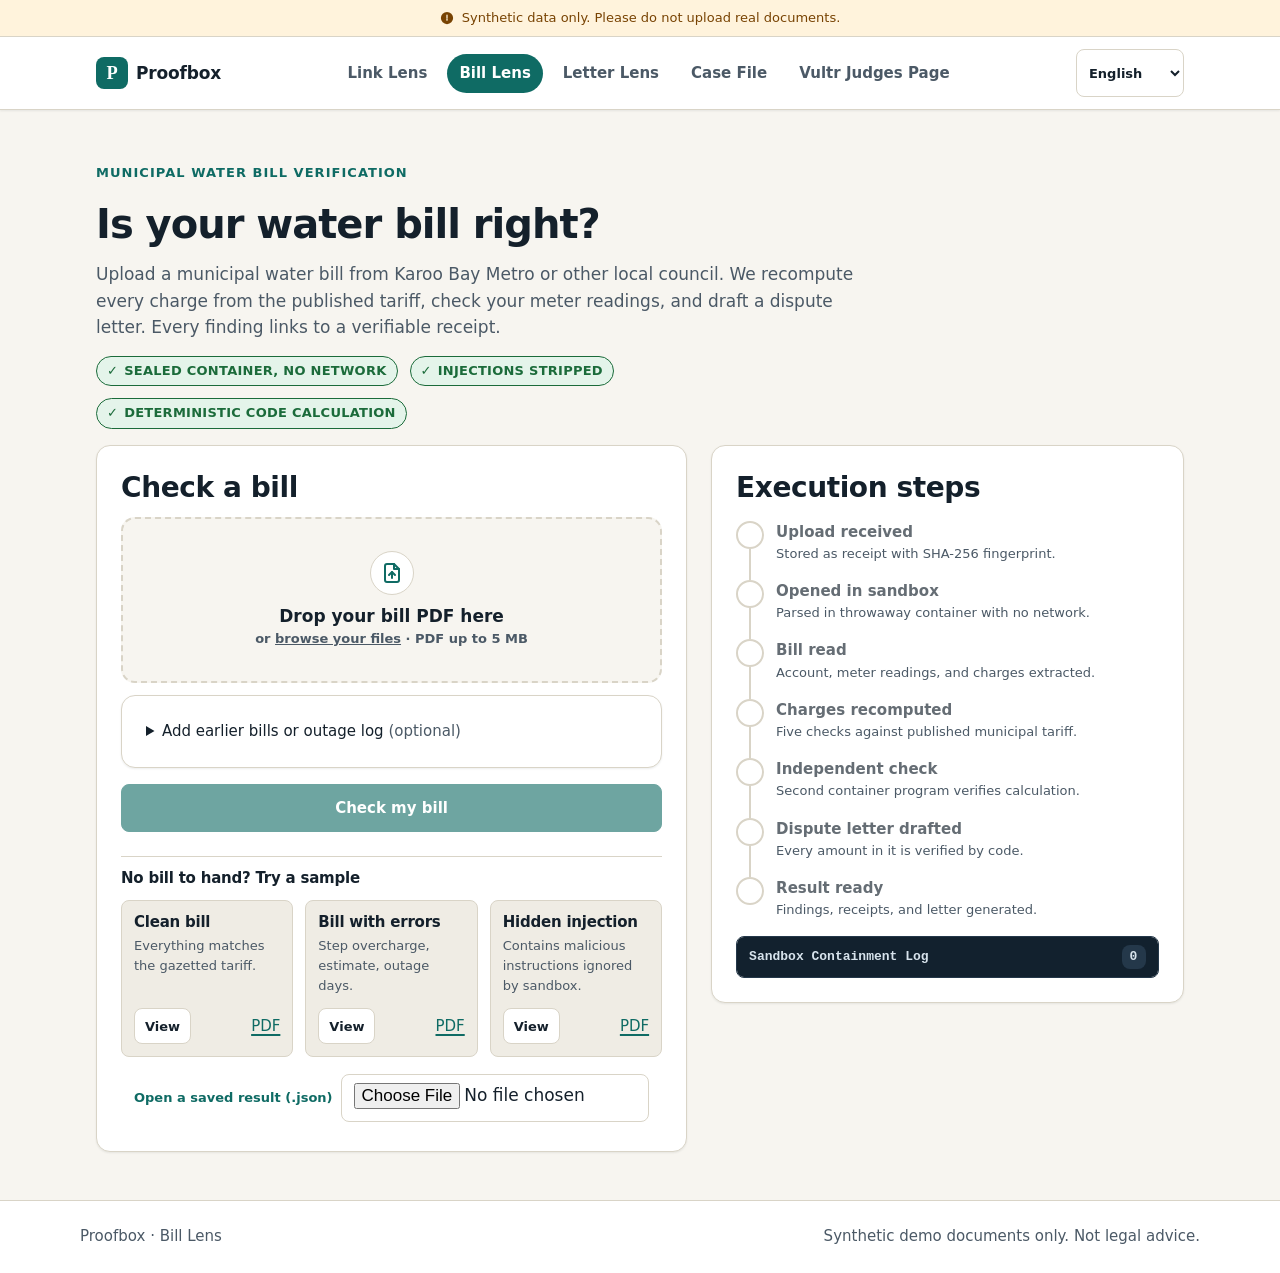
==== commit 6da6e3c1: "chore: add responsive screenshot assets, eliminate inline styles, and polish design tokens" ====
--- a/apps/web/bill/index.html
+++ b/apps/web/bill/index.html
@@ -52,7 +52,7 @@
         We recompute every charge from the published tariff, check your meter readings, and draft a dispute letter.
         Every finding links to a verifiable receipt.
       </p>
-      <div class="flex-row" style="gap: var(--s2); margin-top: var(--s3);">
+      <div class="flex-row mt-s3">
         <span class="status-chip status-chip--verified"><span aria-hidden="true">✓</span> Sealed container, no network</span>
         <span class="status-chip status-chip--verified"><span aria-hidden="true">✓</span> Injections stripped</span>
         <span class="status-chip status-chip--verified"><span aria-hidden="true">✓</span> Deterministic code calculation</span>
@@ -75,28 +75,28 @@
             <span class="dropzone-hint" id="drop-hint">or <u>browse your files</u> · PDF up to 5 MB</span>
           </label>
 
-          <details class="card" style="margin-top: var(--s3); padding: var(--s3);">
-            <summary style="font-weight: 600; cursor: pointer; font-size: var(--text-sm);">
+          <details class="card mt-s3 p-s3">
+            <summary class="font-semibold text-sm cursor-pointer">
               Add earlier bills or outage log <span class="text-muted">(optional)</span>
             </summary>
-            <p class="form-hint" style="margin: var(--s2) 0;">
+            <p class="form-hint mb-s2 mt-s2">
               Earlier readings reveal consecutive estimates. An outage log verifies billing during water cuts. Shape like the <a href="samples/history.json" download>example history</a>.
             </p>
-            <label class="form-label" style="font-size: var(--text-xs);" for="history-input">History file (.json)</label>
-            <input type="file" id="history-input" accept="application/json,.json" style="margin-top: var(--s1);">
+            <label class="form-label text-xs" for="history-input">History file (.json)</label>
+            <input type="file" id="history-input" accept="application/json,.json" class="mt-s1">
             <p class="form-hint" id="history-state"></p>
           </details>
 
-          <div style="margin-top: var(--s4);">
-            <button type="submit" class="btn btn-primary" id="submit-btn" disabled style="width: 100%;">
+          <div class="mt-s4">
+            <button type="submit" class="btn btn-primary w-full" id="submit-btn" disabled>
               <span class="btn-label">Check my bill</span>
             </button>
-            <p class="form-hint" id="form-msg" role="status" aria-live="polite" style="margin-top: var(--s2); min-height: 1.5em;"></p>
+            <p class="form-hint mt-s2" id="form-msg" role="status" aria-live="polite"></p>
           </div>
         </form>
 
-        <div style="margin-top: var(--s5); border-top: 1px solid var(--line); padding-top: var(--s3);">
-          <h3 style="font-size: var(--text-sm); margin-bottom: var(--s2);">No bill to hand? Try a sample</h3>
+        <div class="mt-s5 border-t pt-s3">
+          <h3 class="text-sm mb-s2">No bill to hand? Try a sample</h3>
           <div class="sample-grid">
             <article class="sample">
               <h3>Clean bill</h3>
@@ -123,10 +123,10 @@
               </div>
             </article>
           </div>
-          <div style="margin-top: var(--s3);">
-            <label class="btn btn-quiet btn-sm" style="cursor: pointer;">
+          <div class="mt-s3">
+            <label class="btn btn-quiet btn-sm cursor-pointer">
               Open a saved result (.json)
-              <input type="file" id="result-input" accept="application/json,.json" style="position: absolute; opacity: 0; width: 0; height: 0;">
+              <input type="file" id="result-input" accept="application/json,.json" class="file-input-hidden">
             </label>
           </div>
         </div>
@@ -135,7 +135,7 @@
       <!-- Progress Stepper Card -->
       <section class="card progress-card" aria-labelledby="progress-title">
         <div class="card-head">
-          <h2 id="progress-title" style="margin: 0; font-size: var(--text-md);">Execution steps</h2>
+          <h2 id="progress-title" class="m-0 text-md">Execution steps</h2>
           <span class="font-mono text-xs text-muted" id="job-id"></span>
         </div>
         <ol class="stepper" id="stepper">
@@ -181,12 +181,12 @@
     </div>
 
     <!-- Results Section -->
-    <div id="result" class="result" hidden tabindex="-1" style="margin-top: var(--s6);">
+    <div id="result" class="result mt-s6" hidden tabindex="-1">
       <!-- Verdict & Totals -->
       <section class="verdict-bill-box" id="verdict" aria-labelledby="verdict-title">
         <div>
           <span class="status-chip" id="badge">Finding</span>
-          <h2 id="verdict-title" style="margin-top: var(--s2);"></h2>
+          <h2 id="verdict-title" class="mt-s2"></h2>
           <p class="text-sm text-muted" id="meta"></p>
         </div>
         <dl class="totals">
@@ -197,42 +197,42 @@
       </section>
 
       <!-- Containment Alert (Prompt Injection Blocked) -->
-      <section class="alert-box alert-box--warn" id="containment" hidden aria-labelledby="containment-title" style="margin-bottom: var(--s4);">
-        <svg viewBox="0 0 24 24" width="24" height="24" fill="none" stroke="currentColor" stroke-width="2" style="flex-shrink: 0;" aria-hidden="true">
+      <section class="alert-box alert-box--warn mb-s4" id="containment" hidden aria-labelledby="containment-title">
+        <svg viewBox="0 0 24 24" width="24" height="24" fill="none" stroke="currentColor" stroke-width="2" class="flex-shrink-0" aria-hidden="true">
           <path d="M12 3 4 6v6c0 5 3.5 8 8 9 4.5-1 8-4 8-9V6z"/><path d="m9 12 2 2 4-4"/>
         </svg>
         <div>
-          <h3 id="containment-title" style="margin: 0 0 var(--s1);">Hidden instruction blocked</h3>
-          <p class="text-sm" style="margin-bottom: var(--s2);">
+          <h3 id="containment-title" class="m-0 mb-s1">Hidden instruction blocked</h3>
+          <p class="text-sm mb-s2">
             This document contained untrusted prompt injection addressed to an AI. It was quarantined and stripped before model processing, and had zero effect on the deterministic tariff checks.
           </p>
-          <ul id="containment-list" class="font-mono text-xs" style="padding-left: var(--s4); margin: 0;"></ul>
+          <ul id="containment-list" class="font-mono text-xs m-0"></ul>
         </div>
       </section>
 
       <!-- Findings Cards -->
-      <section class="card" aria-labelledby="findings-title" style="margin-bottom: var(--s4);">
+      <section class="card mb-s4" aria-labelledby="findings-title">
         <div class="card-head">
-          <h2 id="findings-title" style="margin: 0;">Findings</h2>
+          <h2 id="findings-title" class="m-0">Findings</h2>
           <span class="text-sm text-muted" id="checks-run"></span>
         </div>
         <p class="alert-box alert-box--info" id="no-findings" hidden>
           No discrepancies found. The billed amounts match the published Karoo Bay Metro tariff. (Note: No issue found does not mean safe from errors not covered by the tariff engine).
         </p>
         <div class="findings-list" id="findings"></div>
-        <div class="card" id="analyst" hidden style="margin-top: var(--s3); background-color: var(--surface-sunken);"></div>
+        <div class="card bg-sunken mt-s3" id="analyst" hidden></div>
       </section>
 
       <!-- Skipped Checks -->
-      <section class="card" id="skipped-panel" hidden aria-labelledby="skipped-title" style="margin-bottom: var(--s4);">
-        <h3 id="skipped-title" style="margin: 0 0 var(--s2);">Checks not run</h3>
-        <ul id="skipped-list" class="text-sm text-muted" style="padding-left: var(--s4); margin: 0;"></ul>
+      <section class="card mb-s4" id="skipped-panel" hidden aria-labelledby="skipped-title">
+        <h3 id="skipped-title" class="m-0 mb-s2">Checks not run</h3>
+        <ul id="skipped-list" class="text-sm text-muted m-0"></ul>
       </section>
 
       <!-- Dispute Letter Card -->
-      <section class="card letter-card" id="letter-panel" hidden aria-labelledby="letter-title" style="margin-bottom: var(--s4);">
+      <section class="card letter-card mb-s4" id="letter-panel" hidden aria-labelledby="letter-title">
         <div class="card-head">
-          <h2 id="letter-title" style="margin: 0;">Your dispute letter</h2>
+          <h2 id="letter-title" class="m-0">Your dispute letter</h2>
           <span class="status-chip status-chip--verified" id="letter-source"></span>
         </div>
         <p class="text-xs text-muted">Ready to submit to the municipality. Every amount is verified by deterministic code.</p>
@@ -245,20 +245,20 @@
       </section>
 
       <!-- Extracted Details Accordion -->
-      <section class="card" aria-labelledby="extracted-title" style="margin-bottom: var(--s4);">
+      <section class="card mb-s4" aria-labelledby="extracted-title">
         <details>
-          <summary style="cursor: pointer; font-weight: 700; font-size: var(--text-md);">
+          <summary class="font-bold cursor-pointer text-md">
             What we read from the bill
           </summary>
-          <p class="form-hint" id="unreadable" style="margin-top: var(--s2);"></p>
+          <p class="form-hint mt-s2" id="unreadable"></p>
           <dl class="extracted-grid extracted" id="extracted"></dl>
-          <p class="form-hint" id="document-meta" style="margin-top: var(--s3); border-top: 1px solid var(--line); padding-top: var(--s2);"></p>
+          <p class="form-hint mt-s3 border-t pt-s2" id="document-meta"></p>
         </details>
       </section>
 
       <!-- Actions & Disclaimer -->
-      <div class="flex-between" style="border-top: 1px solid var(--line); padding-top: var(--s4);">
-        <p class="text-xs text-muted" id="disclaimer" style="max-width: 620px; margin: 0;"></p>
+      <div class="flex-between border-t pt-s4">
+        <p class="text-xs text-muted max-w-620 m-0" id="disclaimer"></p>
         <div class="flex-row">
           <button type="button" class="btn btn-secondary btn-sm" id="save-result">Save result (.json)</button>
           <button type="button" class="btn btn-quiet btn-sm" id="check-another">Check another bill</button>
@@ -279,12 +279,12 @@
     <div class="dialog-head">
       <div>
         <span class="eyebrow">Cryptographic Receipt</span>
-        <h2 id="receipt-title" style="margin: 0; font-size: var(--text-lg);">Receipt</h2>
+        <h2 id="receipt-title" class="m-0 text-lg">Receipt</h2>
       </div>
       <button type="button" class="btn btn-quiet btn-sm" id="close-receipt" aria-label="Close receipt">✕</button>
     </div>
     <p class="font-mono text-xs text-muted" id="receipt-meta"></p>
-    <pre id="receipt-content" style="max-height: 55vh; overflow-y: auto;"></pre>
+    <pre id="receipt-content" class="modal-scroll-body"></pre>
   </dialog>
 
   <!-- Live Status Toast -->
--- a/apps/web/bill/bill.css
+++ b/apps/web/bill/bill.css
@@ -170,13 +170,13 @@
 .stepper li.done .step-dot {
   background-color: var(--ok);
   border-color: var(--ok);
-  color: #FFFFFF;
+  color: var(--white);
 }
 
 .stepper li.done .step-dot::after {
   content: "✓";
   font-weight: 800;
-  font-size: 13px;
+  font-size: var(--text-xs);
 }
 
 .stepper li.done::before {
@@ -260,13 +260,13 @@
 }
 
 #activity-log .ev {
-  color: #38BDF8;
+  color: var(--chamber-cyan);
   font-weight: 700;
   margin-right: 6px;
 }
 
 #activity-log .ev.bad {
-  color: #F87171;
+  color: var(--chamber-red);
 }
 
 /* Verdict Section & Totals */
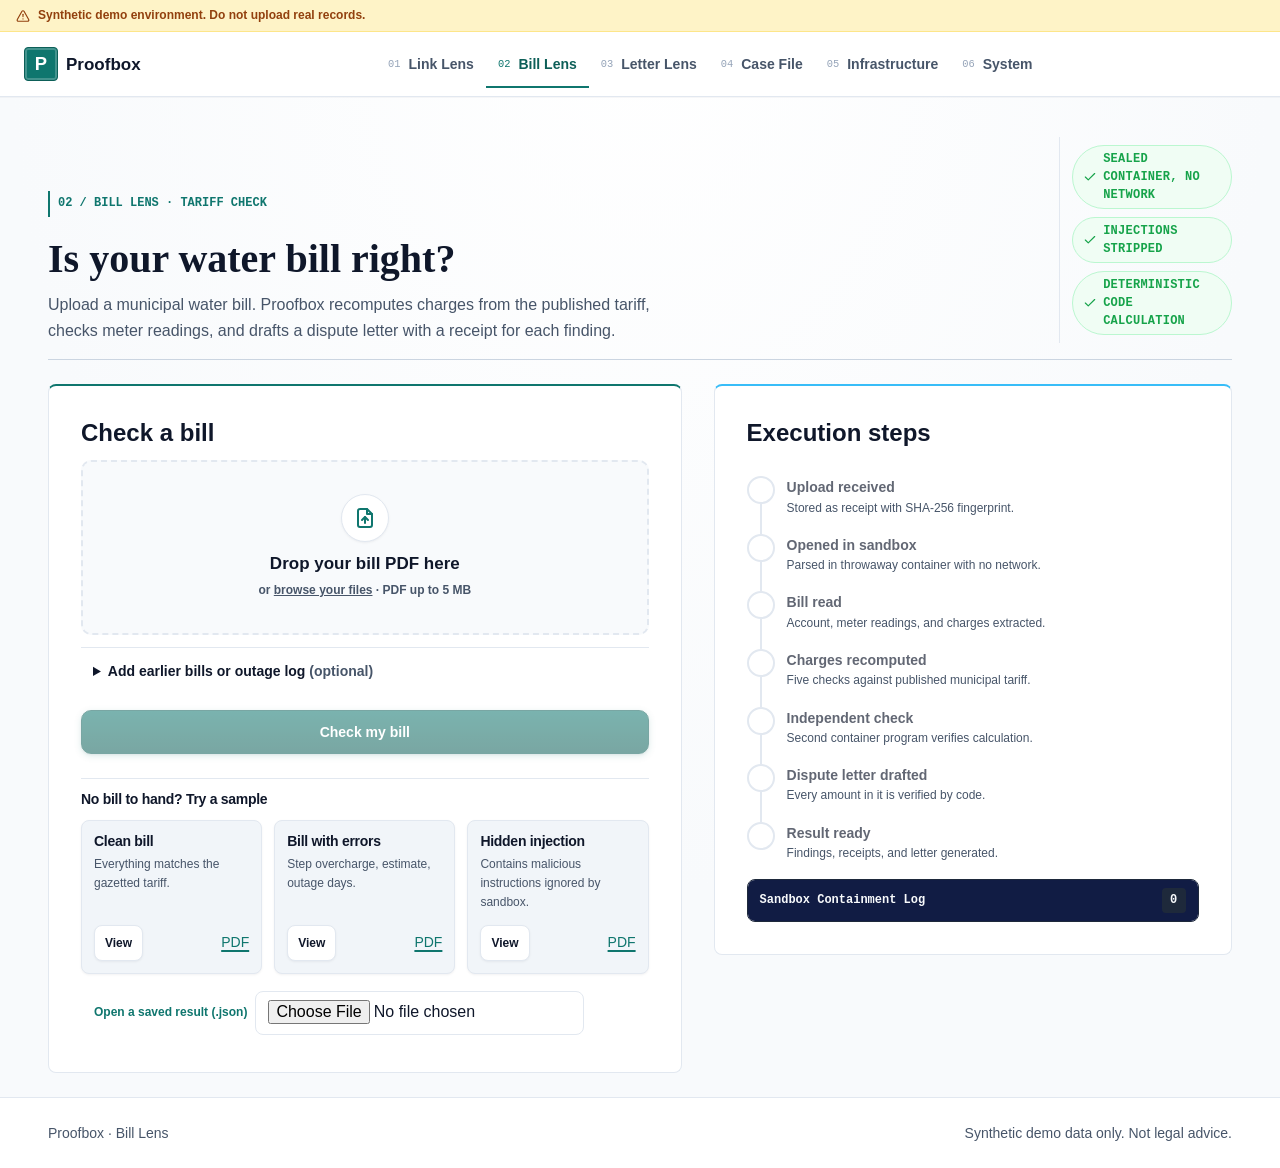
==== commit 01c1f08f: "Adjust theme color, enhance styles, and refine architecture diagram" ====
--- a/apps/web/bill/index.html
+++ b/apps/web/bill/index.html
@@ -3,10 +3,13 @@
 <head>
   <meta charset="utf-8">
   <meta name="viewport" content="width=device-width, initial-scale=1">
-  <meta name="theme-color" content="#F7F5F0">
-  <title>Proofbox · Bill Lens</title>
+  <meta name="theme-color" content="#F8FAFC">
+  <title>Proofbox | Bill Lens</title>
   <meta name="description" content="Upload your municipal water bill. Proofbox recomputes it from the published tariff and gives you a receipt for every finding.">
-  <link rel="stylesheet" href="bill.css">
+  <link rel="stylesheet" href="../css/tokens.css?v=6">
+  <link rel="stylesheet" href="../css/base.css?v=6">
+  <link rel="stylesheet" href="../css/components.css?v=6">
+  <link rel="stylesheet" href="bill.css?v=6">
 </head>
 <body>
   <a class="skip-link" href="#main">Skip to content</a>
@@ -14,50 +17,59 @@
   <!-- Topbar with Persistent Demo Banner -->
   <header class="topbar">
     <div class="topbar-banner">
-      <svg class="topbar-banner-icon" viewBox="0 0 16 16" fill="currentColor" aria-hidden="true">
-        <path d="M8 1a7 7 0 1 0 0 14A7 7 0 0 0 8 1zm0 3a.75.75 0 0 1 .75.75v3.5a.75.75 0 0 1-1.5 0v-3.5A.75.75 0 0 1 8 4zm0 7a1 1 0 1 1 0-2 1 1 0 0 1 0 2z"/>
+      <svg class="topbar-banner-icon" viewBox="0 0 24 24" fill="none" stroke="currentColor" stroke-width="2" stroke-linecap="round" stroke-linejoin="round" aria-hidden="true">
+        <path d="m21.73 18-8-14a2 2 0 0 0-3.48 0l-8 14A2 2 0 0 0 4 21h16a2 2 0 0 0 1.73-3Z"></path>
+        <line x1="12" y1="9" x2="12" y2="13"></line>
+        <line x1="12" y1="17" x2="12.01" y2="17"></line>
       </svg>
-      <span>Synthetic data only. Please do not upload real documents.</span>
+      <span>Synthetic demo environment. Do not upload real records.</span>
     </div>
     <div class="topbar-inner">
       <a class="brand" href="../" aria-label="Proofbox Home">
         <span class="brand-mark" aria-hidden="true">P</span>
         <span>Proofbox</span>
       </a>
-      <nav class="topbar-nav" aria-label="Lenses">
+      <nav class="topbar-nav" aria-label="Proofbox navigation">
         <a href="../">Link Lens</a>
         <a href="./" aria-current="page">Bill Lens</a>
         <a href="../letter/">Letter Lens</a>
         <a href="../case/">Case File</a>
-        <a href="../vultr.html">Vultr Judges Page</a>
+        <a href="../vultr.html">Infrastructure</a>
+        <a href="../styleguide.html">System</a>
       </nav>
-      <div class="lang-picker">
-        <label for="bill-lang-select" class="sr-only">Language</label>
-        <select id="bill-lang-select" class="lang-select">
-          <option value="en">English</option>
-          <option value="zu">isiZulu</option>
-          <option value="af">Afrikaans</option>
-          <option value="st">Sesotho</option>
-        </select>
+    </div>
+  </header>
+
+  <main id="main" class="app-main app-container">
+    <header class="bill-hero page-heading" aria-labelledby="hero-title">
+      <div>
+        <span class="eyebrow">02 / Bill Lens · Tariff Check</span>
+        <h1 id="hero-title">Is your water bill right?</h1>
+        <p class="text-muted">
+          Upload a municipal water bill. Proofbox recomputes charges from the published tariff, checks meter readings, and drafts a dispute letter with a receipt for each finding.
+        </p>
       </div>
-    </div>
-  </header>
-
-  <main id="main" class="app-main app-container">
-    <section class="bill-hero" aria-labelledby="hero-title">
-      <span class="eyebrow">Municipal Water Bill Verification</span>
-      <h1 id="hero-title">Is your water bill right?</h1>
-      <p class="text-muted">
-        Upload a municipal water bill from Karoo Bay Metro or other local council.
-        We recompute every charge from the published tariff, check your meter readings, and draft a dispute letter.
-        Every finding links to a verifiable receipt.
-      </p>
-      <div class="flex-row mt-s3">
-        <span class="status-chip status-chip--verified"><span aria-hidden="true">✓</span> Sealed container, no network</span>
-        <span class="status-chip status-chip--verified"><span aria-hidden="true">✓</span> Injections stripped</span>
-        <span class="status-chip status-chip--verified"><span aria-hidden="true">✓</span> Deterministic code calculation</span>
+      <div class="page-heading-meta bill-proof-list" aria-label="Verification method">
+        <span class="status-chip status-chip--verified">
+          <svg class="chip-icon" viewBox="0 0 24 24" fill="none" stroke="currentColor" stroke-width="2" stroke-linecap="round" stroke-linejoin="round" aria-hidden="true">
+            <polyline points="20 6 9 17 4 12"></polyline>
+          </svg>
+          <span>Sealed container, no network</span>
+        </span>
+        <span class="status-chip status-chip--verified">
+          <svg class="chip-icon" viewBox="0 0 24 24" fill="none" stroke="currentColor" stroke-width="2" stroke-linecap="round" stroke-linejoin="round" aria-hidden="true">
+            <polyline points="20 6 9 17 4 12"></polyline>
+          </svg>
+          <span>Injections stripped</span>
+        </span>
+        <span class="status-chip status-chip--verified">
+          <svg class="chip-icon" viewBox="0 0 24 24" fill="none" stroke="currentColor" stroke-width="2" stroke-linecap="round" stroke-linejoin="round" aria-hidden="true">
+            <polyline points="20 6 9 17 4 12"></polyline>
+          </svg>
+          <span>Deterministic code calculation</span>
+        </span>
       </div>
-    </section>
+    </header>
 
     <div class="bill-workspace">
       <!-- Upload Card -->
@@ -75,7 +87,7 @@
             <span class="dropzone-hint" id="drop-hint">or <u>browse your files</u> · PDF up to 5 MB</span>
           </label>
 
-          <details class="card mt-s3 p-s3">
+          <details class="bill-history mt-s3 p-s3">
             <summary class="font-semibold text-sm cursor-pointer">
               Add earlier bills or outage log <span class="text-muted">(optional)</span>
             </summary>
@@ -198,8 +210,8 @@
 
       <!-- Containment Alert (Prompt Injection Blocked) -->
       <section class="alert-box alert-box--warn mb-s4" id="containment" hidden aria-labelledby="containment-title">
-        <svg viewBox="0 0 24 24" width="24" height="24" fill="none" stroke="currentColor" stroke-width="2" class="flex-shrink-0" aria-hidden="true">
-          <path d="M12 3 4 6v6c0 5 3.5 8 8 9 4.5-1 8-4 8-9V6z"/><path d="m9 12 2 2 4-4"/>
+        <svg viewBox="0 0 24 24" width="24" height="24" fill="none" stroke="currentColor" stroke-width="2" stroke-linecap="round" stroke-linejoin="round" class="flex-shrink-0" aria-hidden="true">
+          <path d="M12 22s8-4 8-10V5l-8-3-8 3v7c0 6 8 10 8 10z"/><polyline points="9 12 11 14 15 10"/>
         </svg>
         <div>
           <h3 id="containment-title" class="m-0 mb-s1">Hidden instruction blocked</h3>
@@ -258,7 +270,7 @@
 
       <!-- Actions & Disclaimer -->
       <div class="flex-between border-t pt-s4">
-        <p class="text-xs text-muted max-w-620 m-0" id="disclaimer"></p>
+        <p class="text-xs text-muted max-w-680 m-0" id="disclaimer"></p>
         <div class="flex-row">
           <button type="button" class="btn btn-secondary btn-sm" id="save-result">Save result (.json)</button>
           <button type="button" class="btn btn-quiet btn-sm" id="check-another">Check another bill</button>
@@ -270,7 +282,7 @@
   <footer class="site-footer">
     <div class="site-footer-inner">
       <div>Proofbox · Bill Lens</div>
-      <div>Synthetic demo documents only. Not legal advice.</div>
+      <div>Synthetic demo data only. Not legal advice.</div>
     </div>
   </footer>
 
--- a/apps/web/css/tokens.css
+++ b/apps/web/css/tokens.css
@@ -0,0 +1,245 @@
+/* ==========================================================================
+   Proofbox Central Design System · Design Tokens (Direction C: Modern Civic Clean)
+   Brand Line: Open nothing unsafely. Believe nothing unproven. Fight with receipts.
+   3-Layer Token Architecture (Primitive -> Semantic -> Component)
+   Inspired by Apple, Stripe & GOV.UK civic authority with deep oceanic teal.
+   All values verified against WCAG AA (>= 4.5:1 text, >= 3:1 non-text).
+   ========================================================================== */
+
+:root {
+  /* ------------------------------------------------------------------------
+     1. Primitive Tokens: Colors & Palettes
+     ------------------------------------------------------------------------ */
+  /* Surfaces & Paper Canvas */
+  --color-paper-light: #F8FAFC;         /* Soft slate-50 civic canvas */
+  --color-surface-light: #FFFFFF;       /* Crisp pristine white cards */
+  --color-sunken-light: #F1F5F9;        /* Slate-100 sunken wells, table headers */
+  --color-line-light: #E2E8F0;          /* Delicate slate-200 boundary */
+  --color-line-strong-light: #CBD5E1;   /* Slate-300 boundary for inputs and focus */
+
+  /* Inks & Typography */
+  --color-ink-light: #0F172A;           /* Slate-900 primary copy (15.8:1 contrast) */
+  --color-ink-muted-light: #475569;     /* Slate-600 secondary explanation (7.2:1 contrast) */
+  --color-ink-faint-light: #94A3B8;     /* Slate-400 inactive/placeholder */
+
+  /* Brand Palette: Civic Oceanic Teal */
+  --color-brand-base: #0F766E;          /* Deep authoritative oceanic teal */
+  --color-brand-strong: #0D5F58;        /* Pressed / focused dark teal */
+  --color-brand-light: #14B8A6;         /* Bright interactive teal */
+  --color-brand-tint: #F0FDFA;          /* Subtle mint-teal wash */
+  --color-brand-border: #CCFBF1;        /* Soft teal accent border */
+
+  /* Signature Containment Instrument (Modern Deep Marine Console) */
+  --color-chamber-bg: #0B132B;          /* Deep marine void */
+  --color-chamber-surface: #111C44;     /* Elevated marine console panel */
+  --color-chamber-card: #172554;        /* Dark navy inner event well */
+  --color-chamber-line: #1E293B;        /* Instrument boundary */
+  --color-chamber-text: #F8FAFC;        /* High-contrast monospace text (15.4:1) */
+  --color-chamber-muted: #94A3B8;       /* Monospace secondary telemetry */
+  --color-chamber-cyan: #38BDF8;        /* Live event pulse & query indicator */
+  --color-chamber-cyan-bright: #7DD3FC;
+  --color-chamber-cyan-glow: rgba(56, 189, 248, 0.25);
+  --color-chamber-red: #F87171;         /* Threat block */
+  --color-chamber-amber: #FBBF24;       /* Quarantine */
+  --color-chamber-blue: #38BDF8;        /* Query note */
+  --color-chamber-green: #34D399;       /* Verified cryptographic milestone */
+
+  /* Honest Semantic Status Colors (Icon + Plain Word; never color alone) */
+  --color-danger: #DC2626;              /* Red: attacks, confirmed overcharges, overdue */
+  --color-danger-strong: #B91C1C;
+  --color-danger-tint: #FEF2F2;
+  --color-danger-border: #FEE2E2;
+
+  --color-warn: #D97706;                /* Amber: suspicious links, due soon */
+  --color-warn-strong: #B45309;
+  --color-warn-tint: #FFFBEB;
+  --color-warn-border: #FEF3C7;
+
+  /* Mandatory honest wording: info is used for "no issue found", NEVER green */
+  --color-info: #0284C7;                /* Sky blue: informational findings */
+  --color-info-strong: #0369A1;
+  --color-info-tint: #F0F9FF;
+  --color-info-border: #BAE6FD;
+
+  /* Ok is strictly for completed/verified process milestones, NEVER for "safe" */
+  --color-ok: #16A34A;                  /* Emerald: cryptographic milestone verified */
+  --color-ok-strong: #15803D;
+  --color-ok-tint: #F0FDF4;
+  --color-ok-border: #BBF7D0;
+
+  --color-neutral: #64748B;             /* Neutral slate */
+  --color-neutral-strong: #475569;
+  --color-neutral-tint: #F8FAFC;
+  --color-neutral-border: #E2E8F0;
+
+  --color-white: #FFFFFF;
+  --color-black: #000000;
+
+  /* ------------------------------------------------------------------------
+     2. Semantic Tokens (Mapped to Direction C: Modern Civic Clean)
+     ------------------------------------------------------------------------ */
+  --paper: var(--color-paper-light);
+  --surface: var(--color-surface-light);
+  --surface-raised: #FFFFFF;
+  --surface-sunken: var(--color-sunken-light);
+  --line: var(--color-line-light);
+  --line-strong: var(--color-line-strong-light);
+
+  --ink: var(--color-ink-light);
+  --ink-muted: var(--color-ink-muted-light);
+  --ink-faint: var(--color-ink-faint-light);
+
+  --brand: var(--color-brand-base);
+  --brand-strong: var(--color-brand-strong);
+  --brand-light: var(--color-brand-light);
+  --brand-tint: var(--color-brand-tint);
+  --brand-border: var(--color-brand-border);
+
+  /* Containment chamber preserves deep marine console styling */
+  --chamber-bg: var(--color-chamber-bg);
+  --chamber-surface: var(--color-chamber-surface);
+  --chamber-card: var(--color-chamber-card);
+  --chamber-line: var(--color-chamber-line);
+  --chamber-text: var(--color-chamber-text);
+  --chamber-muted: var(--color-chamber-muted);
+  --chamber-cyan: var(--color-chamber-cyan);
+  --chamber-cyan-bright: var(--color-chamber-cyan-bright);
+  --chamber-cyan-glow: var(--color-chamber-cyan-glow);
+  --chamber-red: var(--color-chamber-red);
+  --chamber-amber: var(--color-chamber-amber);
+  --chamber-blue: var(--color-chamber-blue);
+  --chamber-green: var(--color-chamber-green);
+  --white: var(--color-white);
+  --black: var(--color-black);
+
+  --danger: var(--color-danger);
+  --danger-strong: var(--color-danger-strong);
+  --danger-tint: var(--color-danger-tint);
+  --danger-border: var(--color-danger-border);
+
+  --warn: var(--color-warn);
+  --warn-strong: var(--color-warn-strong);
+  --warn-tint: var(--color-warn-tint);
+  --warn-border: var(--color-warn-border);
+
+  --info: var(--color-info);
+  --info-strong: var(--color-info-strong);
+  --info-tint: var(--color-info-tint);
+  --info-border: var(--color-info-border);
+
+  --ok: var(--color-ok);
+  --ok-strong: var(--color-ok-strong);
+  --ok-tint: var(--color-ok-tint);
+  --ok-border: var(--color-ok-border);
+
+  --neutral: var(--color-neutral);
+  --neutral-strong: var(--color-neutral-strong);
+  --neutral-tint: var(--color-neutral-tint);
+  --neutral-border: var(--color-neutral-border);
+
+  /* ------------------------------------------------------------------------
+     3. Modern Typography Tokens (Inter / Clean System-Native Stack)
+     ------------------------------------------------------------------------ */
+  --font-sans: "Inter", -apple-system, BlinkMacSystemFont, "Segoe UI", Roboto, "Helvetica Neue", sans-serif;
+  --font-serif: "Newsreader", "Charter", "Bitstream Charter", "Georgia", serif;
+  --font-mono: "JetBrains Mono", "SF Mono", "Cascadia Code", Menlo, Consolas, monospace;
+
+  /* Modern Fluid Type Scale */
+  --text-xs: 0.75rem;     /* 12px */
+  --text-sm: 0.875rem;    /* 14px */
+  --text-base: 1rem;      /* 16px */
+  --text-md: 1.0625rem;   /* 17px */
+  --text-lg: 1.25rem;     /* 20px */
+  --text-xl: 1.5rem;      /* 24px */
+  --text-2xl: 2rem;       /* 32px */
+  --text-3xl: 2.75rem;    /* 44px */
+
+  --leading: 1.6;
+  --leading-tight: 1.25;
+  --leading-relaxed: 1.75;
+
+  /* ------------------------------------------------------------------------
+     4. 4px Spacing Scale
+     ------------------------------------------------------------------------ */
+  --s1: 0.25rem;  /* 4px */
+  --s2: 0.5rem;   /* 8px */
+  --s3: 0.75rem;  /* 12px */
+  --s4: 1rem;     /* 16px */
+  --s5: 1.5rem;   /* 24px */
+  --s6: 2rem;     /* 32px */
+  --s7: 3rem;     /* 48px */
+  --s8: 4rem;     /* 64px */
+
+  /* ------------------------------------------------------------------------
+     5. Modern Curves, Shapes & Multi-Layer Elevation (Direction C)
+     ------------------------------------------------------------------------ */
+  --radius-xs: 4px;
+  --radius-sm: 8px;
+   --radius-md: 10px;      /* Compact evidence surface radius */
+   --radius-lg: 12px;      /* Large instrument surface radius */
+  --radius-pill: 9999px;
+
+  /* Stripe / Apple Multi-Layer Soft Elevation Shadows */
+  --shadow-1: 0 1px 3px rgba(15, 23, 42, 0.04), 0 1px 2px rgba(15, 23, 42, 0.02);
+  --shadow-2: 0 6px 20px -2px rgba(15, 23, 42, 0.07), 0 2px 6px -1px rgba(15, 23, 42, 0.04);
+  --shadow-3: 0 20px 35px -5px rgba(15, 23, 42, 0.09), 0 8px 16px -4px rgba(15, 23, 42, 0.04);
+  --shadow-card: 0 4px 20px -2px rgba(15, 23, 42, 0.06), 0 1px 3px rgba(15, 23, 42, 0.03);
+
+  /* Touch & Interaction (WCAG 2.5.5) */
+  --tap: 44px;
+  --focus: 0 0 0 2px #FFFFFF, 0 0 0 4px var(--brand);
+  --ease: cubic-bezier(0.16, 1, 0.3, 1);
+  --dur: 160ms;
+}
+
+/* Explicit Dark Theme (Available via data-theme="dark") */
+[data-theme="dark"] {
+  --paper: #0B0F19;
+  --surface: #111827;
+  --surface-raised: #1F2937;
+  --surface-sunken: #070B14;
+  --line: #1F2937;
+  --line-strong: #374151;
+
+  --ink: #F9FAFB;
+  --ink-muted: #9CA3AF;
+  --ink-faint: #6B7280;
+
+  --brand: #14B8A6;
+  --brand-strong: #0D9488;
+  --brand-light: #2DD4BF;
+  --brand-tint: #042F2E;
+  --brand-border: #115E59;
+
+  --danger: #EF4444;
+  --danger-strong: #DC2626;
+  --danger-tint: #450A0A;
+  --danger-border: #991B1B;
+
+  --warn: #F59E0B;
+  --warn-strong: #D97706;
+  --warn-tint: #451A03;
+  --warn-border: #92400E;
+
+  --info: #38BDF8;
+  --info-strong: #0284C7;
+  --info-tint: #082F49;
+  --info-border: #0369A1;
+
+  --ok: #22C55E;
+  --ok-strong: #16A34A;
+  --ok-tint: #052E16;
+  --ok-border: #166534;
+
+  --neutral: #9CA3AF;
+  --neutral-strong: #6B7280;
+  --neutral-tint: #1F2937;
+  --neutral-border: #374151;
+
+  --shadow-1: 0 1px 3px rgba(0, 0, 0, 0.4);
+  --shadow-2: 0 6px 20px rgba(0, 0, 0, 0.6);
+  --shadow-3: 0 20px 40px rgba(0, 0, 0, 0.8);
+  --shadow-card: 0 4px 20px rgba(0, 0, 0, 0.5);
+
+  --focus: 0 0 0 2px #0B0F19, 0 0 0 4px var(--brand);
+}
--- a/apps/web/css/base.css
+++ b/apps/web/css/base.css
@@ -0,0 +1,365 @@
+/* ==========================================================================
+   Proofbox Central Design System · Base & Primitives
+   Reset, Typography Hierarchy, Layout Primitives, Accessibility Standards
+   ========================================================================== */
+
+/* Universal Reset & Box Sizing */
+*, *::before, *::after {
+  box-sizing: border-box;
+}
+
+[hidden] {
+  display: none !important;
+}
+
+html {
+  -webkit-text-size-adjust: 100%;
+  tab-size: 4;
+  scroll-behavior: smooth;
+  scroll-padding-top: var(--s7);
+}
+
+@media (prefers-reduced-motion: reduce) {
+  html {
+    scroll-behavior: auto;
+  }
+}
+
+body {
+  margin: 0;
+  padding: 0;
+  background-color: var(--paper);
+  background-image: radial-gradient(at 50% 0%, #FFFFFF 0%, var(--paper) 70%);
+  background-attachment: fixed;
+  color: var(--ink);
+  font-family: var(--font-sans);
+  font-size: var(--text-base);
+  line-height: var(--leading);
+  min-height: 100vh;
+  display: flex;
+  flex-direction: column;
+  -webkit-font-smoothing: antialiased;
+  -moz-osx-font-smoothing: grayscale;
+  text-rendering: optimizeLegibility;
+}
+
+::selection {
+  background-color: var(--brand-tint);
+  color: var(--brand-strong);
+}
+
+/* Typography Hierarchy */
+h1, h2, h3, h4, h5, h6 {
+  color: var(--ink);
+  font-family: var(--font-sans);
+  font-weight: 700;
+  line-height: var(--leading-tight);
+  margin-top: 0;
+  margin-bottom: var(--s3);
+  letter-spacing: -0.02em;
+  overflow-wrap: break-word;
+}
+
+h1 {
+  font-family: var(--font-serif);
+  font-size: 2.5rem;
+  letter-spacing: 0;
+  font-weight: 600;
+  line-height: 1.08;
+}
+
+h2 {
+  font-size: 1.5rem;
+  letter-spacing: 0;
+}
+
+h3 {
+  font-size: var(--text-lg);
+  font-weight: 700;
+}
+
+h4 {
+  font-size: var(--text-base);
+  font-weight: 600;
+}
+
+p {
+  margin-top: 0;
+  margin-bottom: var(--s4);
+}
+
+p:last-child {
+  margin-bottom: 0;
+}
+
+small, .text-sm {
+  font-size: var(--text-sm);
+}
+
+.text-xs {
+  font-size: var(--text-xs);
+}
+
+.text-muted {
+  color: var(--ink-muted);
+}
+
+.text-faint {
+  color: var(--ink-faint);
+}
+
+/* Monospace & Forensic Code Display */
+code, kbd, samp, pre, .font-mono {
+  font-family: var(--font-mono);
+  font-size: 0.9em;
+  font-feature-settings: "tnum" 1;
+}
+
+code {
+  background-color: var(--surface-sunken);
+  border: 1px solid var(--line);
+  padding: 0.15em 0.4em;
+  border-radius: var(--radius-xs);
+  color: var(--brand-strong);
+}
+
+pre {
+  margin: 0;
+  padding: var(--s4);
+  background-color: var(--surface-sunken);
+  border: 1px solid var(--line);
+  border-radius: var(--radius-sm);
+  overflow-x: auto;
+  white-space: pre-wrap;
+  word-break: break-all;
+  line-height: 1.5;
+}
+
+/* Links */
+a {
+  color: var(--brand);
+  text-decoration-thickness: 1.5px;
+  text-underline-offset: 3px;
+  transition: color var(--dur) var(--ease), text-decoration-color var(--dur) var(--ease);
+}
+
+a:hover {
+  color: var(--brand-strong);
+}
+
+/* Images & Media */
+img, svg, video, canvas {
+  display: block;
+  max-width: 100%;
+  height: auto;
+}
+
+/* Keyboard Focus Standard (WCAG 2.4.7 AA) */
+:focus-visible {
+  outline: none;
+  box-shadow: var(--focus);
+  border-radius: var(--radius-xs);
+}
+
+/* Skip Navigation Link */
+.skip-link {
+  position: absolute;
+  top: var(--s2);
+  left: var(--s2);
+  background: var(--surface);
+  color: var(--brand);
+  font-weight: 700;
+  padding: var(--s3) var(--s4);
+  border: 2px solid var(--brand);
+  border-radius: var(--radius-sm);
+  z-index: 1000;
+  transform: translateY(-200%);
+  transition: transform var(--dur) var(--ease);
+  box-shadow: var(--shadow-2);
+}
+
+.skip-link:focus {
+  transform: translateY(0);
+}
+
+/* Accessible Screen Reader Only Utility */
+.sr-only {
+  position: absolute;
+  width: 1px;
+  height: 1px;
+  padding: 0;
+  margin: -1px;
+  overflow: hidden;
+  clip: rect(0, 0, 0, 0);
+  white-space: nowrap;
+  border: 0;
+}
+
+/* App Container & Max Width Constraints */
+.app-container {
+  width: 100%;
+  max-width: 1360px;
+  margin: 0 auto;
+  padding: var(--s4);
+}
+
+@media (min-width: 768px) {
+  .app-container {
+    padding: var(--s5) var(--s7);
+  }
+}
+
+@media (max-width: 600px) {
+  h1 {
+    font-size: 2rem;
+  }
+}
+
+.container-narrow {
+  max-width: 840px;
+}
+
+.app-main {
+  flex: 1;
+}
+
+/* Eyebrow Label (Direction C: Modern Pill) */
+.eyebrow {
+  display: inline-flex;
+  align-items: center;
+  gap: var(--s2);
+  font-family: var(--font-mono);
+  font-size: var(--text-xs);
+  font-weight: 600;
+  text-transform: uppercase;
+  letter-spacing: 0;
+  color: var(--brand);
+  border-left: 2px solid var(--brand);
+  padding: 0.2rem 0 0.2rem var(--s2);
+  margin-bottom: var(--s3);
+}
+
+.page-heading {
+  display: grid;
+  grid-template-columns: minmax(0, 1fr) minmax(150px, 0.32fr);
+  align-items: end;
+  gap: var(--s5);
+  padding: var(--s5) 0 var(--s4);
+  margin-bottom: var(--s5);
+  border-bottom: 1px solid var(--line-strong);
+}
+
+.page-heading h1 {
+  max-width: 22ch;
+  margin-bottom: var(--s2);
+}
+
+.page-heading p {
+  max-width: 68ch;
+  color: var(--ink-muted);
+}
+
+.page-heading-meta {
+  align-self: end;
+  justify-self: end;
+  max-width: 24ch;
+  padding: var(--s2) 0 var(--s2) var(--s3);
+  border-left: 1px solid var(--line);
+  color: var(--ink-muted);
+  font-family: var(--font-mono);
+  font-size: var(--text-xs);
+  line-height: 1.5;
+}
+
+@media (max-width: 700px) {
+  .page-heading {
+    grid-template-columns: minmax(0, 1fr);
+    gap: var(--s2);
+    padding-top: var(--s4);
+  }
+
+  .page-heading-meta {
+    justify-self: start;
+    max-width: none;
+    border-left: 0;
+    border-top: 1px solid var(--line);
+    padding: var(--s2) 0 0;
+  }
+}
+
+/* Utility Flex & Alignment */
+.flex-row {
+  display: flex;
+  align-items: center;
+  gap: var(--s2);
+  flex-wrap: wrap;
+}
+
+.flex-between {
+  display: flex;
+  align-items: center;
+  justify-content: space-between;
+  gap: var(--s3);
+  flex-wrap: wrap;
+}
+
+.w-full {
+  width: 100%;
+}
+
+.cursor-pointer {
+  cursor: pointer;
+}
+
+.text-right {
+  text-align: right;
+}
+
+.text-center {
+  text-align: center;
+}
+
+.font-semibold {
+  font-weight: 600;
+}
+
+.max-w-680 {
+  max-width: 680px;
+}
+
+.mt-s1 { margin-top: var(--s1); }
+.mt-s2 { margin-top: var(--s2); }
+.mt-s3 { margin-top: var(--s3); }
+.mt-s4 { margin-top: var(--s4); }
+.mt-s5 { margin-top: var(--s5); }
+.mt-s6 { margin-top: var(--s6); }
+
+.mb-s1 { margin-bottom: var(--s1); }
+.mb-s2 { margin-bottom: var(--s2); }
+.mb-s3 { margin-bottom: var(--s3); }
+.mb-s4 { margin-bottom: var(--s4); }
+.mb-s5 { margin-bottom: var(--s5); }
+
+.p-s2 { padding: var(--s2); }
+.p-s3 { padding: var(--s3); }
+.p-s4 { padding: var(--s4); }
+.p-s5 { padding: var(--s5); }
+
+.border-t { border-top: 1px solid var(--line); }
+.border-b { border-bottom: 1px solid var(--line); }
+.pt-s3 { padding-top: var(--s3); }
+.pt-s4 { padding-top: var(--s4); }
+.pb-s3 { padding-bottom: var(--s3); }
+.pb-s4 { padding-bottom: var(--s4); }
+
+.bg-sunken { background-color: var(--surface-sunken); }
+.bg-chamber-surface { background-color: var(--chamber-surface); }
+.border-t-chamber { border-top: 1px solid var(--chamber-line); }
+
+.screenshot-preview {
+  border: 1px solid var(--line);
+  border-radius: var(--radius-sm);
+  max-height: 380px;
+  object-fit: contain;
+  background: var(--surface-sunken);
+}
--- a/apps/web/css/components.css
+++ b/apps/web/css/components.css
@@ -0,0 +1,1471 @@
+/* ==========================================================================
+   Proofbox Central Design System · Components
+   Consistent, accessible, low-data UI components for all Proofbox screens
+   ========================================================================== */
+
+/* --------------------------------------------------------------------------
+   1. App Shell: Topbar, Navigation, Security Notice, Footer
+   -------------------------------------------------------------------------- */
+.topbar {
+  background-color: var(--surface);
+  border-bottom: 1px solid var(--line);
+  position: sticky;
+  top: 0;
+  z-index: 100;
+  box-shadow: 0 1px 0 rgba(15, 23, 42, 0.03);
+}
+
+.topbar-banner {
+  background-color: #FEF3C7;
+  border-bottom: 1px solid #FDE68A;
+  padding: 6px max(var(--s4), calc((100vw - 1320px) / 2));
+  font-size: var(--text-xs);
+  font-weight: 600;
+  color: #92400E;
+  text-align: left;
+  display: flex;
+  align-items: center;
+  justify-content: flex-start;
+  gap: var(--s2);
+  letter-spacing: 0;
+}
+
+.topbar-banner-icon {
+  flex-shrink: 0;
+  width: 14px;
+  height: 14px;
+}
+
+.topbar-inner {
+  max-width: 1360px;
+  margin: 0 auto;
+  padding: var(--s2) var(--s5);
+  display: grid;
+  grid-template-columns: auto minmax(0, 1fr);
+  align-items: center;
+  gap: var(--s5);
+}
+
+@media (max-width: 980px) {
+  .topbar-inner {
+    grid-template-columns: minmax(0, 1fr);
+    gap: var(--s2) var(--s4);
+  }
+
+  .topbar-nav {
+    grid-column: 1 / -1;
+    grid-row: 2;
+    justify-content: flex-start;
+    margin: 0 calc(-1 * var(--s5));
+    padding: 0 var(--s5);
+    border-top: 1px solid var(--line);
+  }
+}
+
+@media (max-width: 560px) {
+  .topbar-inner {
+    padding-inline: var(--s4);
+  }
+
+  .topbar-nav {
+    display: grid;
+    grid-template-columns: repeat(2, minmax(0, 1fr));
+    justify-content: stretch;
+    overflow: visible;
+    margin-inline: calc(-1 * var(--s4));
+    padding-inline: var(--s4);
+  }
+
+  .topbar-nav a {
+    min-width: 0;
+    min-height: 40px;
+    padding: var(--s2);
+    white-space: normal;
+  }
+}
+
+.brand {
+  display: inline-flex;
+  align-items: center;
+  gap: var(--s2);
+  color: var(--ink);
+  text-decoration: none;
+  font-weight: 700;
+  font-size: var(--text-md);
+  letter-spacing: 0;
+  transition: opacity var(--dur) var(--ease);
+}
+
+.brand:hover {
+  opacity: 0.85;
+}
+
+.brand-mark {
+  display: grid;
+  place-items: center;
+  width: 34px;
+  height: 34px;
+  position: relative;
+  background: var(--brand);
+  color: var(--white);
+  border-radius: var(--radius-xs);
+  border: 1px solid var(--brand-strong);
+  font-family: var(--font-sans);
+  font-weight: 800;
+  font-size: 1.15rem;
+  line-height: 1;
+  box-shadow: inset 0 0 0 2px rgba(255, 255, 255, 0.22);
+}
+
+.topbar-nav {
+  display: flex;
+  align-items: center;
+  justify-content: center;
+  gap: 0;
+  min-width: 0;
+  overflow-x: auto;
+  scrollbar-width: none;
+  counter-reset: nav-index;
+}
+
+@media (max-width: 980px) {
+  .topbar-nav {
+    justify-content: flex-start;
+  }
+}
+
+.topbar-nav::-webkit-scrollbar {
+  display: none;
+}
+
+.topbar-nav a {
+  counter-increment: nav-index;
+  color: var(--ink-muted);
+  text-decoration: none;
+  padding: var(--s3) var(--s3) calc(var(--s3) - 2px);
+  border-radius: 0;
+  font-size: var(--text-sm);
+  font-weight: 600;
+  transition: color var(--dur) var(--ease), background-color var(--dur) var(--ease), border-color var(--dur) var(--ease);
+  min-height: 48px;
+  display: inline-flex;
+  align-items: center;
+  gap: var(--s2);
+  flex: 0 0 auto;
+  border-bottom: 2px solid transparent;
+  white-space: nowrap;
+}
+
+.topbar-nav a::before {
+  content: "0" counter(nav-index);
+  color: var(--ink-faint);
+  font-family: var(--font-mono);
+  font-size: 0.65rem;
+  font-weight: 500;
+}
+
+.topbar-nav a:hover {
+  color: var(--brand-strong);
+  background-color: var(--surface-sunken);
+}
+
+.topbar-nav a[aria-current="page"] {
+  color: var(--brand-strong);
+  border-bottom-color: var(--brand);
+  font-weight: 700;
+}
+
+.topbar-nav a[aria-current="page"]::before {
+  color: var(--brand);
+}
+
+@media (max-width: 560px) {
+  .topbar-nav {
+    display: grid;
+    grid-template-columns: repeat(2, minmax(0, 1fr));
+    justify-content: stretch;
+    overflow: visible;
+  }
+
+  .topbar-nav a {
+    display: inline-flex;
+    min-width: 0;
+    min-height: 40px;
+    padding: var(--s2);
+    white-space: normal;
+  }
+}
+
+.site-footer {
+  border-top: 1px solid var(--line);
+  background-color: var(--surface);
+  padding: var(--s5) var(--s4);
+  margin-top: auto;
+  font-size: var(--text-sm);
+  color: var(--ink-muted);
+}
+
+.site-footer-inner {
+  max-width: 1200px;
+  margin: 0 auto;
+  display: flex;
+  flex-direction: column;
+  gap: var(--s2);
+  text-align: center;
+}
+
+@media (min-width: 640px) {
+  .site-footer-inner {
+    flex-direction: row;
+    justify-content: space-between;
+    text-align: left;
+    padding: 0 var(--s2);
+  }
+}
+
+/* --------------------------------------------------------------------------
+   2. Cards & Surfaces
+   -------------------------------------------------------------------------- */
+.card {
+  background-color: var(--surface);
+  border: 1px solid var(--line);
+  border-radius: var(--radius-sm);
+  padding: var(--s5);
+  box-shadow: none;
+  transition: border-color var(--dur) var(--ease), background-color var(--dur) var(--ease);
+}
+
+@media (min-width: 640px) {
+  .card {
+    padding: var(--s6);
+  }
+}
+
+.card:hover {
+  border-color: var(--line-strong);
+}
+
+.card-head {
+  display: flex;
+  align-items: center;
+  justify-content: space-between;
+  gap: var(--s3);
+  margin-bottom: var(--s4);
+  flex-wrap: wrap;
+}
+
+/* --------------------------------------------------------------------------
+   3. Buttons & Interactive States
+   -------------------------------------------------------------------------- */
+.btn, button.primary, button.secondary, button.danger, button.ghost {
+  display: inline-flex;
+  align-items: center;
+  justify-content: center;
+  gap: var(--s2);
+  min-height: var(--tap);
+  padding: 8px 18px;
+  border-radius: var(--radius-sm);
+  font-family: var(--font-sans);
+  font-size: var(--text-sm);
+  font-weight: 600;
+  text-decoration: none;
+  cursor: pointer;
+  border: 1px solid transparent;
+  transition: background-color var(--dur) var(--ease),
+              border-color var(--dur) var(--ease),
+              color var(--dur) var(--ease),
+              box-shadow var(--dur) var(--ease),
+              transform 100ms var(--ease);
+  user-select: none;
+  white-space: nowrap;
+}
+
+.btn:hover:not(:disabled),
+button.primary:hover:not(:disabled),
+button.secondary:hover:not(:disabled) {
+  transform: translateY(-1px);
+}
+
+.btn:active:not(:disabled),
+button.primary:active:not(:disabled),
+button.secondary:active:not(:disabled) {
+  transform: translateY(1px) scale(0.99);
+}
+
+.btn:disabled,
+button:disabled {
+  opacity: 0.55;
+  cursor: not-allowed;
+  pointer-events: none;
+}
+
+/* Primary Button (Direction C) */
+.btn-primary, button.primary {
+  background: linear-gradient(180deg, #0F766E 0%, #0D5F58 100%);
+  color: var(--white);
+  border-color: #0D5F58;
+  border-radius: 10px;
+  box-shadow: 0 1px 2px rgba(15, 23, 42, 0.08), 0 2px 6px rgba(15, 118, 110, 0.25);
+}
+
+.btn-primary:hover:not(:disabled),
+button.primary:hover:not(:disabled) {
+  background: linear-gradient(180deg, #115E59 0%, #0B4F4A 100%);
+  border-color: #0B4F4A;
+  box-shadow: 0 4px 14px rgba(15, 118, 110, 0.35);
+  color: var(--white);
+}
+
+/* Secondary Button */
+.btn-secondary, button.secondary {
+  background-color: var(--surface);
+  color: var(--ink);
+  border-color: var(--line);
+  box-shadow: var(--shadow-1);
+}
+
+.btn-secondary:hover:not(:disabled),
+button.secondary:hover:not(:disabled) {
+  border-color: var(--line-strong);
+  background-color: var(--surface-sunken);
+  box-shadow: var(--shadow-2);
+}
+
+/* Quiet / Ghost Button */
+.btn-quiet, button.ghost {
+  background-color: transparent;
+  color: var(--brand);
+  border-color: transparent;
+}
+
+.btn-quiet:hover:not(:disabled),
+button.ghost:hover:not(:disabled) {
+  background-color: var(--brand-tint);
+  border-color: var(--brand-border);
+}
+
+/* Danger Button */
+.btn-danger, button.danger {
+  background-color: var(--danger);
+  color: var(--white);
+  border-color: var(--danger);
+  box-shadow: 0 1px 2px rgba(220, 38, 38, 0.2);
+}
+
+.btn-danger:hover:not(:disabled),
+button.danger:hover:not(:disabled) {
+  background-color: var(--danger-strong);
+  border-color: var(--danger-strong);
+  box-shadow: 0 3px 8px rgba(220, 38, 38, 0.3);
+}
+
+/* Button Sizes */
+.btn-sm, button.small {
+  min-height: 36px;
+  padding: 4px 12px;
+  font-size: var(--text-xs);
+}
+
+.btn-lg {
+  min-height: 50px;
+  padding: 12px 24px;
+  font-size: var(--text-md);
+}
+
+/* Red Team Safe Action Button */
+.btn-redteam {
+  background-color: var(--chamber-surface);
+  color: var(--chamber-text);
+  border: 1px solid var(--chamber-line);
+  font-family: var(--font-mono);
+  font-size: var(--text-xs);
+  letter-spacing: 0.04em;
+  text-transform: uppercase;
+}
+
+.btn-redteam:hover:not(:disabled) {
+  background-color: var(--chamber-line);
+  border-color: var(--brand);
+  color: var(--white);
+}
+
+/* Loading Spinner on Buttons */
+.btn.is-loading, button.busy {
+  position: relative;
+  color: transparent !important;
+}
+
+.btn.is-loading::after, button.busy::after {
+  content: "";
+  position: absolute;
+  width: 18px;
+  height: 18px;
+  top: 50%;
+  left: 50%;
+  margin: -9px 0 0 -9px;
+  border: 2px solid currentColor;
+  border-right-color: transparent;
+  border-radius: 50%;
+  animation: btn-spin 0.7s linear infinite;
+  color: inherit;
+}
+
+.btn-primary.is-loading::after, button.primary.busy::after {
+  border-color: var(--white);
+  border-right-color: transparent;
+}
+
+@keyframes btn-spin {
+  to { transform: rotate(360deg); }
+}
+
+/* --------------------------------------------------------------------------
+   4. Form Controls & Dropzone
+   -------------------------------------------------------------------------- */
+.form-group {
+  display: flex;
+  flex-direction: column;
+  gap: var(--s1);
+  margin-bottom: var(--s4);
+}
+
+.form-label, label {
+  font-size: var(--text-sm);
+  font-weight: 600;
+  color: var(--ink);
+  display: block;
+}
+
+.form-hint, .input-help {
+  font-size: var(--text-xs);
+  color: var(--ink-muted);
+  margin-top: var(--s1);
+}
+
+.form-error, .input-error {
+  font-size: var(--text-xs);
+  font-weight: 600;
+  color: var(--danger);
+  margin-top: var(--s1);
+}
+
+input:not([type]),
+input[type="text"],
+input[type="url"],
+input[type="date"],
+input[type="file"],
+select,
+textarea {
+  width: 100%;
+  min-height: var(--tap);
+  padding: var(--s2) var(--s3);
+  font-family: var(--font-sans);
+  font-size: var(--text-base);
+  color: var(--ink);
+  background-color: var(--surface);
+  border: 1px solid var(--line);
+  border-radius: var(--radius-sm);
+  transition: border-color var(--dur) var(--ease), box-shadow var(--dur) var(--ease);
+}
+
+input:hover, select:hover, textarea:hover {
+  border-color: var(--line-strong);
+}
+
+input:focus-visible, select:focus-visible, textarea:focus-visible {
+  outline: none;
+  box-shadow: var(--focus);
+  border-color: var(--brand);
+}
+
+input.is-invalid, textarea.is-invalid {
+  border-color: var(--danger);
+}
+
+/* File Dropzone */
+.dropzone {
+  position: relative;
+  display: grid;
+  justify-items: center;
+  text-align: center;
+  padding: var(--s6) var(--s4);
+  border: 2px dashed var(--line);
+  border-radius: var(--radius-md);
+  background-color: var(--paper);
+  cursor: pointer;
+  transition: all var(--dur) var(--ease);
+}
+
+.dropzone:hover, .dropzone.dragging {
+  border-color: var(--brand);
+  background-color: var(--brand-tint);
+  transform: translateY(-1px);
+}
+
+.dropzone.has-file {
+  border-style: solid;
+  border-color: var(--brand);
+  background-color: var(--brand-tint);
+}
+
+.dropzone.invalid {
+  border-color: var(--danger);
+  background-color: var(--danger-tint);
+}
+
+.dropzone input[type="file"] {
+  position: absolute;
+  inset: 0;
+  opacity: 0;
+  cursor: pointer;
+  width: 100%;
+  height: 100%;
+}
+
+.dropzone-icon {
+  width: 48px;
+  height: 48px;
+  border-radius: 50%;
+  background-color: var(--surface);
+  border: 1px solid var(--line);
+  display: grid;
+  place-items: center;
+  color: var(--brand);
+  margin-bottom: var(--s2);
+  box-shadow: var(--shadow-1);
+  transition: transform var(--dur) var(--ease);
+}
+
+.dropzone:hover .dropzone-icon {
+  transform: scale(1.05);
+}
+
+.dropzone-title {
+  font-weight: 700;
+  font-size: var(--text-md);
+  color: var(--ink);
+}
+
+.dropzone-hint {
+  font-size: var(--text-xs);
+  color: var(--ink-muted);
+  margin-top: 4px;
+}
+
+/* --------------------------------------------------------------------------
+   5. Chat Intake & Prompt Chips
+   -------------------------------------------------------------------------- */
+.chat-container {
+  display: flex;
+  flex-direction: column;
+  gap: var(--s4);
+  max-width: 760px;
+  margin: 0 auto;
+}
+
+.chat-bubble {
+  max-width: min(85%, 600px);
+  padding: var(--s3) var(--s4);
+  border-radius: var(--radius-md);
+  font-size: var(--text-base);
+  line-height: var(--leading);
+  word-break: break-word;
+  box-shadow: var(--shadow-1);
+}
+
+.chat-bubble.chat-user {
+  align-self: flex-end;
+  background-color: var(--brand);
+  color: var(--white);
+  border-bottom-right-radius: var(--s1);
+}
+
+.chat-bubble.chat-proofbox {
+  align-self: flex-start;
+  background-color: var(--surface);
+  color: var(--ink);
+  border: 1px solid var(--line);
+  border-bottom-left-radius: var(--s1);
+}
+
+.chat-bubble.chat-router {
+  align-self: flex-start;
+  background-color: var(--brand-tint);
+  border: 1px solid var(--brand-border);
+  color: var(--brand-strong);
+  border-bottom-left-radius: var(--s1);
+  display: flex;
+  flex-direction: column;
+  gap: var(--s1);
+}
+
+.chat-router-tag {
+  font-size: var(--text-xs);
+  font-weight: 700;
+  text-transform: uppercase;
+  letter-spacing: 0.06em;
+  color: var(--brand-strong);
+}
+
+.chat-bubble.chat-system {
+  align-self: center;
+  background-color: var(--surface-sunken);
+  color: var(--ink-muted);
+  font-size: var(--text-sm);
+  text-align: center;
+  border: 1px solid var(--line);
+}
+
+/* Example Prompt Chips */
+.prompt-chips {
+  display: flex;
+  flex-wrap: wrap;
+  gap: var(--s2);
+  margin-top: var(--s3);
+}
+
+.prompt-chip {
+  display: inline-flex;
+  align-items: center;
+  gap: var(--s2);
+  padding: var(--s2) var(--s3);
+  background-color: var(--surface);
+  border: 1px solid var(--line);
+  border-radius: var(--radius-pill);
+  font-size: var(--text-sm);
+  font-weight: 500;
+  color: var(--ink);
+  cursor: pointer;
+  transition: all var(--dur) var(--ease);
+  min-height: var(--tap);
+  box-shadow: var(--shadow-1);
+}
+
+.prompt-chip:hover {
+  border-color: var(--brand);
+  background-color: var(--brand-tint);
+  color: var(--brand-strong);
+  transform: translateY(-1px);
+  box-shadow: var(--shadow-2);
+}
+
+.prompt-chip:active {
+  transform: translateY(1px);
+}
+
+.prompt-chip-icon {
+  width: 18px;
+  height: 18px;
+  flex-shrink: 0;
+  color: var(--brand);
+}
+
+/* Chat Composer (Integrated Search & Run Cockpit) */
+.chat-composer {
+  background-color: var(--surface);
+  border: 1px solid var(--line);
+  border-radius: var(--radius-lg);
+  padding: var(--s2);
+  display: grid;
+  grid-template-columns: minmax(0, 1fr) auto;
+  gap: var(--s2);
+  align-items: center;
+  box-shadow: var(--shadow-2);
+  transition: border-color var(--dur) var(--ease), box-shadow var(--dur) var(--ease);
+}
+
+.chat-composer:focus-within {
+  border-color: var(--brand);
+  box-shadow: var(--focus);
+}
+
+@media (max-width: 600px) {
+  .chat-composer-sticky {
+    position: sticky;
+    bottom: var(--s3);
+    z-index: 90;
+  }
+}
+
+.chat-composer input {
+  border: none;
+  box-shadow: none;
+  min-height: 42px;
+  padding: 0 var(--s3);
+  font-size: var(--text-base);
+  background: transparent;
+}
+
+.chat-composer input:focus-visible {
+  box-shadow: none;
+}
+
+/* --------------------------------------------------------------------------
+   6. Status Chips (Icon + Plain Word + Tint; NEVER color alone)
+   -------------------------------------------------------------------------- */
+.status-chip {
+  display: inline-flex;
+  align-items: center;
+  gap: 6px;
+  padding: 4px 10px;
+  border-radius: var(--radius-pill);
+  font-size: var(--text-xs);
+  font-weight: 700;
+  letter-spacing: 0.02em;
+  text-transform: uppercase;
+  border: 1px solid currentColor;
+  white-space: nowrap;
+  transition: transform var(--dur) var(--ease);
+}
+
+.status-chip svg, .status-chip .chip-icon {
+  width: 14px;
+  height: 14px;
+  flex-shrink: 0;
+}
+
+/* Dangerous: Red */
+.status-chip--dangerous, .badge.dangerous {
+  background-color: var(--danger-tint);
+  color: var(--danger);
+  border-color: var(--danger-border);
+}
+
+/* Suspicious: Amber / Warn */
+.status-chip--suspicious, .badge.suspicious {
+  background-color: var(--warn-tint);
+  color: var(--warn);
+  border-color: var(--warn-border);
+}
+
+/* No Issue Found: Info Blue (NEVER styled as green safe) */
+.status-chip--no_issue_found, .badge.no_issue_found {
+  background-color: var(--info-tint);
+  color: var(--info);
+  border-color: var(--info-border);
+}
+
+/* Could Not Check / Neutral */
+.status-chip--could_not_check, .badge.could_not_check, .status-chip--neutral {
+  background-color: var(--neutral-tint);
+  color: var(--neutral);
+  border-color: var(--neutral-border);
+}
+
+/* Verified Milestone: Emerald (Process milestone only) */
+.status-chip--verified, .status-chip--met, .state.met {
+  background-color: var(--ok-tint);
+  color: var(--ok);
+  border-color: var(--ok-border);
+}
+
+/* Clocks states */
+.status-chip--overdue, .state.overdue {
+  background-color: var(--danger-tint);
+  color: var(--danger);
+  border-color: var(--danger-border);
+}
+
+.status-chip--due_soon, .state.due_soon {
+  background-color: var(--warn-tint);
+  color: var(--warn);
+  border-color: var(--warn-border);
+}
+
+.status-chip--upcoming, .state.upcoming {
+  background-color: var(--neutral-tint);
+  color: var(--neutral);
+  border-color: var(--neutral-border);
+}
+
+/* Letter Lens Checklist Statuses */
+.status.have {
+  background-color: var(--ok-tint);
+  color: var(--ok);
+  border: 1px solid var(--ok-border);
+  border-radius: var(--radius-pill);
+  padding: 3px 8px;
+  font-weight: 700;
+  font-size: var(--text-xs);
+  display: inline-flex;
+  align-items: center;
+  gap: 4px;
+}
+
+.status.missing {
+  background-color: var(--danger-tint);
+  color: var(--danger);
+  border: 1px solid var(--danger-border);
+  border-radius: var(--radius-pill);
+  padding: 3px 8px;
+  font-weight: 700;
+  font-size: var(--text-xs);
+  display: inline-flex;
+  align-items: center;
+  gap: 4px;
+}
+
+.status.needs_fixing {
+  background-color: var(--warn-tint);
+  color: var(--warn);
+  border: 1px solid var(--warn-border);
+  border-radius: var(--radius-pill);
+  padding: 3px 8px;
+  font-weight: 700;
+  font-size: var(--text-xs);
+  display: inline-flex;
+  align-items: center;
+  gap: 4px;
+}
+
+/* --------------------------------------------------------------------------
+   7. Hero Containment Panel (The Dark Forensic Chamber)
+   -------------------------------------------------------------------------- */
+.containment-panel {
+  background-color: var(--chamber-bg);
+  border: 1px solid var(--chamber-line);
+  border-radius: var(--radius-lg);
+  color: var(--chamber-text);
+  overflow: hidden;
+  box-shadow: 0 10px 30px -5px rgba(11, 19, 43, 0.4), 0 4px 12px rgba(15, 23, 42, 0.2);
+  display: flex;
+  flex-direction: column;
+}
+
+.containment-header {
+  background-color: var(--chamber-surface);
+  border-bottom: 1px solid var(--chamber-line);
+  padding: var(--s3) var(--s4);
+  display: flex;
+  align-items: center;
+  justify-content: space-between;
+  gap: var(--s3);
+  flex-wrap: wrap;
+}
+
+.containment-title-group {
+  display: flex;
+  align-items: center;
+  gap: var(--s2);
+}
+
+.containment-badge {
+  background-color: var(--chamber-line);
+  color: var(--chamber-text);
+  font-family: var(--font-mono);
+  font-size: var(--text-xs);
+  padding: 3px 8px;
+  border-radius: var(--radius-xs);
+  font-weight: 700;
+  text-transform: uppercase;
+  letter-spacing: 0.06em;
+}
+
+.containment-live-pill {
+  display: inline-flex;
+  align-items: center;
+  gap: 6px;
+  font-family: var(--font-mono);
+  font-size: var(--text-xs);
+  font-weight: 700;
+  color: var(--chamber-cyan-bright);
+}
+
+.containment-live-dot {
+  width: 8px;
+  height: 8px;
+  border-radius: 50%;
+  background-color: var(--chamber-cyan);
+  box-shadow: 0 0 10px var(--chamber-cyan-bright);
+  animation: pulse-dot 1.4s ease-in-out infinite;
+}
+
+@keyframes pulse-dot {
+  50% { opacity: 0.35; transform: scale(0.8); }
+}
+
+@media (prefers-reduced-motion: reduce) {
+  .containment-live-dot { animation: none; }
+}
+
+.containment-timer {
+  font-family: var(--font-mono);
+  font-size: var(--text-xs);
+  color: var(--chamber-muted);
+}
+
+/* Summary Row */
+.containment-summary {
+  background-color: var(--chamber-surface);
+  border-bottom: 1px solid var(--chamber-line);
+  padding: var(--s2) var(--s4);
+  display: flex;
+  gap: var(--s5);
+  font-family: var(--font-mono);
+  font-size: var(--text-xs);
+  flex-wrap: wrap;
+}
+
+.containment-summary-item {
+  display: flex;
+  align-items: center;
+  gap: 6px;
+}
+
+.containment-summary-count {
+  font-weight: 700;
+  color: var(--white);
+}
+
+/* Event Stream List */
+.containment-events {
+  list-style: none;
+  margin: 0;
+  padding: var(--s3);
+  max-height: 380px;
+  overflow-y: auto;
+  display: flex;
+  flex-direction: column;
+  gap: var(--s2);
+  font-family: var(--font-mono);
+  font-size: var(--text-xs);
+  line-height: 1.5;
+}
+
+.containment-event-row {
+  background-color: var(--chamber-surface);
+  border: 1px solid var(--chamber-line);
+  border-left: 4px solid var(--chamber-muted);
+  border-radius: var(--radius-xs);
+  padding: var(--s2) var(--s3);
+  display: grid;
+  grid-template-columns: auto 1fr;
+  gap: var(--s2);
+  align-items: baseline;
+  animation: event-slide-in var(--dur) var(--ease);
+}
+
+@keyframes event-slide-in {
+  from { opacity: 0; transform: translateY(4px); }
+  to { opacity: 1; transform: translateY(0); }
+}
+
+@media (prefers-reduced-motion: reduce) {
+  .containment-event-row { animation: none; }
+}
+
+.containment-event-time {
+  color: var(--chamber-muted);
+  font-size: 0.75rem;
+}
+
+.containment-event-body {
+  display: flex;
+  flex-direction: column;
+  gap: 2px;
+  overflow-wrap: anywhere;
+}
+
+.containment-event-tag {
+  display: inline-flex;
+  align-items: center;
+  gap: 4px;
+  font-weight: 700;
+  text-transform: uppercase;
+  font-size: 0.75rem;
+  letter-spacing: 0.04em;
+  color: var(--chamber-text);
+}
+
+.containment-event-tag.tag-blocked {
+  color: var(--chamber-red);
+}
+
+.containment-event-tag.tag-quarantined {
+  color: var(--chamber-amber);
+}
+
+.containment-event-tag.tag-ignored {
+  color: var(--chamber-blue);
+}
+
+.containment-event-tag.tag-destroyed, .containment-event-tag.tag-verified {
+  color: var(--chamber-green);
+}
+
+.containment-kill-bar {
+  display: block;
+  height: 6px;
+  background-color: var(--chamber-line);
+  border-radius: 3px;
+  overflow: hidden;
+  margin-top: 4px;
+}
+
+.containment-kill-bar-fill {
+  height: 100%;
+  background-color: var(--chamber-red);
+}
+
+/* --------------------------------------------------------------------------
+   8. Verdict Card
+   -------------------------------------------------------------------------- */
+.verdict-card {
+  background-color: var(--surface);
+  border: 1px solid var(--line);
+  border-radius: var(--radius-md);
+  padding: var(--s5);
+  box-shadow: none;
+  display: flex;
+  flex-direction: column;
+  gap: var(--s4);
+}
+
+.verdict-heading {
+  font-size: 1.75rem;
+  font-weight: 800;
+  letter-spacing: 0;
+  margin: 0;
+  line-height: 1.15;
+}
+
+.verdict-confidence-box {
+  display: flex;
+  align-items: center;
+  gap: var(--s3);
+  font-size: var(--text-sm);
+  color: var(--ink-muted);
+}
+
+.confidence-bar {
+  flex: 1;
+  max-width: 140px;
+  height: 8px;
+  background-color: var(--surface-sunken);
+  border-radius: var(--radius-pill);
+  overflow: hidden;
+}
+
+.confidence-bar-fill {
+  height: 100%;
+  background-color: var(--brand);
+  transition: width 400ms var(--ease);
+}
+
+.verdict-reasons-list {
+  padding-left: var(--s4);
+  margin: 0;
+  font-size: var(--text-sm);
+  line-height: var(--leading);
+}
+
+.verdict-reasons-list li {
+  margin-bottom: var(--s2);
+}
+
+.verdict-advice-box {
+  background-color: var(--surface-sunken);
+  border-left: 4px solid var(--brand);
+  padding: var(--s3) var(--s4);
+  border-radius: var(--radius-xs);
+}
+
+.verdict-advice-text {
+  font-size: var(--text-md);
+  font-weight: 600;
+  margin: 0;
+}
+
+.verdict-caveat-box {
+  border-top: 1px solid var(--line);
+  padding-top: var(--s3);
+  font-size: var(--text-xs);
+  color: var(--ink-muted);
+}
+
+.verdict-caveat-box strong {
+  color: var(--ink);
+}
+
+/* --------------------------------------------------------------------------
+   9. Discrepancy Table & Financial Comparison
+   -------------------------------------------------------------------------- */
+.discrepancy-table-wrap {
+  width: 100%;
+  overflow-x: auto;
+  border: 1px solid var(--line);
+  border-radius: var(--radius-sm);
+  box-shadow: var(--shadow-1);
+}
+
+.discrepancy-table {
+  width: 100%;
+  border-collapse: collapse;
+  font-size: var(--text-sm);
+  text-align: left;
+}
+
+.discrepancy-table th {
+  background-color: var(--surface-sunken);
+  padding: var(--s3);
+  font-weight: 700;
+  border-bottom: 1px solid var(--line);
+  color: var(--ink);
+}
+
+.discrepancy-table td {
+  padding: var(--s3);
+  border-bottom: 1px solid var(--line);
+  vertical-align: middle;
+}
+
+.discrepancy-diff {
+  display: inline-flex;
+  align-items: center;
+  gap: 4px;
+  font-weight: 700;
+  color: var(--danger);
+  font-variant-numeric: tabular-nums;
+}
+
+/* Responsive Table Reflow at <= 640px into stacked cards */
+@media (max-width: 640px) {
+  .discrepancy-table,
+  .discrepancy-table thead,
+  .discrepancy-table tbody,
+  .discrepancy-table th,
+  .discrepancy-table td,
+  .discrepancy-table tr {
+    display: block;
+  }
+
+  .discrepancy-table thead {
+    display: none;
+  }
+
+  .discrepancy-table tr {
+    border-bottom: 2px solid var(--line);
+    padding: var(--s3);
+  }
+
+  .discrepancy-table td {
+    padding: var(--s2) 0;
+    border: none;
+    display: flex;
+    justify-content: space-between;
+    align-items: center;
+  }
+
+  .discrepancy-table td::before {
+    content: attr(data-label);
+    font-weight: 700;
+    color: var(--ink-muted);
+    font-size: var(--text-xs);
+    text-transform: uppercase;
+  }
+}
+
+/* --------------------------------------------------------------------------
+   10. Receipt Link & Receipt Chip
+   -------------------------------------------------------------------------- */
+.receipt-chip, .claim-link {
+  display: inline-flex;
+  align-items: center;
+  gap: 6px;
+  background-color: var(--surface-sunken);
+  border: 1px solid var(--line);
+  border-radius: var(--radius-xs);
+  padding: 4px 10px;
+  font-family: var(--font-mono);
+  font-size: var(--text-xs);
+  font-weight: 700;
+  color: var(--ink);
+  cursor: pointer;
+  min-height: 36px;
+  transition: all var(--dur) var(--ease);
+}
+
+.receipt-chip:hover, .claim-link:hover {
+  background-color: var(--brand-tint);
+  border-color: var(--brand);
+  color: var(--brand-strong);
+  transform: translateY(-1px);
+}
+
+.receipt-hash-copy {
+  display: inline-flex;
+  align-items: center;
+  gap: 4px;
+  font-family: var(--font-mono);
+  font-size: var(--text-xs);
+  color: var(--ink-muted);
+  cursor: pointer;
+  background: transparent;
+  border: none;
+  padding: 2px 6px;
+  border-radius: var(--radius-xs);
+  transition: color var(--dur) var(--ease);
+}
+
+.receipt-hash-copy:hover {
+  color: var(--ink);
+  background-color: var(--surface-sunken);
+}
+
+/* --------------------------------------------------------------------------
+   11. Timeline & Next Action Card (Case File)
+   -------------------------------------------------------------------------- */
+.next-action-card {
+  background-color: var(--brand-tint);
+  border: 2px solid var(--brand);
+  border-radius: var(--radius-md);
+  padding: var(--s4);
+  display: flex;
+  flex-direction: column;
+  gap: var(--s2);
+  box-shadow: var(--shadow-1);
+}
+
+.next-action-title {
+  display: flex;
+  align-items: center;
+  gap: var(--s2);
+  font-size: var(--text-xs);
+  font-weight: 800;
+  text-transform: uppercase;
+  letter-spacing: 0.08em;
+  color: var(--brand-strong);
+}
+
+.next-action-body {
+  font-size: var(--text-md);
+  font-weight: 600;
+  color: var(--ink);
+}
+
+.timeline {
+  position: relative;
+  padding-left: var(--s6);
+  margin: var(--s4) 0;
+}
+
+.timeline::before {
+  content: "";
+  position: absolute;
+  top: 10px;
+  bottom: 10px;
+  left: 11px;
+  width: 2px;
+  background-color: var(--line);
+}
+
+.timeline-node {
+  position: relative;
+  margin-bottom: var(--s5);
+}
+
+.timeline-node:last-child {
+  margin-bottom: 0;
+}
+
+.timeline-dot {
+  position: absolute;
+  left: calc(-1 * var(--s6) + 1px);
+  top: 4px;
+  width: 22px;
+  height: 22px;
+  border-radius: 50%;
+  background-color: var(--surface);
+  border: 2px solid var(--brand);
+  display: grid;
+  place-items: center;
+  color: var(--brand);
+  font-size: var(--text-xs);
+  box-shadow: 0 0 0 3px var(--paper);
+}
+
+.timeline-card {
+  background-color: var(--surface);
+  border: 1px solid var(--line);
+  border-radius: var(--radius-sm);
+  padding: var(--s4);
+  box-shadow: var(--shadow-1);
+  transition: transform var(--dur) var(--ease), box-shadow var(--dur) var(--ease);
+}
+
+.timeline-card:hover {
+  transform: translateY(-1px);
+  box-shadow: var(--shadow-2);
+}
+
+/* Clocks Card */
+.clock-card {
+  background-color: var(--surface);
+  border: 1px solid var(--line);
+  border-radius: var(--radius-sm);
+  padding: var(--s4);
+  display: flex;
+  flex-direction: column;
+  gap: var(--s2);
+  box-shadow: var(--shadow-1);
+}
+
+/* --------------------------------------------------------------------------
+   12. Pack Preview (Print-Ready Document Style)
+   -------------------------------------------------------------------------- */
+.pack-doc {
+  background-color: var(--surface);
+  border: 1px solid var(--line);
+  border-radius: var(--radius-sm);
+  padding: var(--s6);
+  box-shadow: var(--shadow-2);
+  font-family: var(--font-sans);
+}
+
+.pack-doc-serif h1,
+.pack-doc-serif h2,
+.pack-doc-serif .pack-title {
+  font-family: var(--font-serif);
+  font-weight: 600;
+}
+
+.pack-claims-list {
+  padding-left: var(--s4);
+  line-height: 1.7;
+}
+
+.pack-claims-list li {
+  margin-bottom: var(--s3);
+}
+
+/* --------------------------------------------------------------------------
+   13. Dialog & Drawer
+   -------------------------------------------------------------------------- */
+dialog {
+  width: min(720px, calc(100vw - 32px));
+  max-height: 85vh;
+  border: 1px solid var(--line);
+  border-radius: var(--radius-md);
+  padding: var(--s5);
+  background-color: var(--surface);
+  color: var(--ink);
+  box-shadow: var(--shadow-3);
+}
+
+dialog::backdrop {
+  background-color: rgb(5 8 13 / 0.7);
+  backdrop-filter: blur(3px);
+}
+
+.dialog-head {
+  display: flex;
+  align-items: flex-start;
+  justify-content: space-between;
+  gap: var(--s3);
+  margin-bottom: var(--s4);
+}
+
+/* --------------------------------------------------------------------------
+   14. Toast & Alerts
+   -------------------------------------------------------------------------- */
+.toast {
+  position: fixed;
+  bottom: var(--s5);
+  left: 50%;
+  transform: translate(-50%, 20px);
+  background-color: var(--chamber-bg);
+  color: var(--chamber-text);
+  border: 1px solid var(--chamber-line);
+  padding: var(--s2) var(--s4);
+  border-radius: var(--radius-pill);
+  font-size: var(--text-sm);
+  font-weight: 600;
+  box-shadow: var(--shadow-3);
+  opacity: 0;
+  pointer-events: none;
+  transition: opacity var(--dur) var(--ease), transform var(--dur) var(--ease);
+  z-index: 1000;
+}
+
+.toast.show {
+  opacity: 1;
+  transform: translate(-50%, 0);
+}
+
+.alert-box {
+  padding: var(--s3) var(--s4);
+  border-radius: var(--radius-sm);
+  border: 1px solid var(--line);
+  display: flex;
+  align-items: flex-start;
+  gap: var(--s3);
+}
+
+.alert-box--danger {
+  background-color: var(--danger-tint);
+  border-color: var(--danger-border);
+  color: var(--danger-strong);
+}
+
+.alert-box--warn {
+  background-color: var(--warn-tint);
+  border-color: var(--warn-border);
+  color: var(--warn-strong);
+}
+
+.alert-box--info {
+  background-color: var(--info-tint);
+  border-color: var(--info-border);
+  color: var(--info-strong);
+}
+
+/* --------------------------------------------------------------------------
+   15. Empty & Shared States
+   -------------------------------------------------------------------------- */
+.empty-state {
+  text-align: center;
+  padding: var(--s6) var(--s4);
+  display: flex;
+  flex-direction: column;
+  align-items: center;
+  gap: var(--s3);
+}
+
+.empty-state-icon {
+  width: 48px;
+  height: 48px;
+  color: var(--ink-muted);
+}
+
+.empty-state-text {
+  font-size: var(--text-base);
+  color: var(--ink-muted);
+  max-width: 480px;
+}
+
+/* --------------------------------------------------------------------------
+   16. Print Styles
+   -------------------------------------------------------------------------- */
+@media print {
+  body {
+    background-color: var(--white) !important;
+    color: var(--black) !important;
+    font-size: 11pt !important;
+  }
+
+  .topbar,
+  .site-footer,
+  .toast,
+  .btn,
+  button,
+  .skip-link,
+  .no-print {
+    display: none !important;
+  }
+
+  .card, .pack-doc {
+    border: none !important;
+    box-shadow: none !important;
+    padding: 0 !important;
+  }
+}
--- a/apps/web/bill/bill.css
+++ b/apps/web/bill/bill.css
@@ -4,14 +4,34 @@
    Zero hardcoded colors or one-off font sizes.
    ========================================================================== */
 
-@import "../css/tokens.css";
-@import "../css/base.css";
-@import "../css/components.css";
-
 /* Hero & Workspace Layout */
 .bill-hero {
   padding: var(--s5) 0 var(--s4);
-  max-width: 760px;
+  max-width: none;
+}
+
+.bill-hero.page-heading {
+  padding-top: var(--s4);
+  padding-bottom: var(--s4);
+  grid-template-columns: minmax(0, 1fr) minmax(280px, 0.34fr);
+}
+
+@media (max-width: 700px) {
+  .bill-hero.page-heading {
+    grid-template-columns: minmax(0, 1fr);
+  }
+}
+
+.bill-proof-list {
+  display: grid;
+  justify-items: start;
+  gap: var(--s2);
+}
+
+.bill-proof-list .status-chip {
+  width: fit-content;
+  max-width: 100%;
+  white-space: normal;
 }
 
 .bill-hero h1 {
@@ -21,14 +41,26 @@
 .bill-workspace {
   display: grid;
   grid-template-columns: 1fr;
-  gap: var(--s5);
+  gap: var(--s6);
   align-items: start;
 }
 
-@media (min-width: 860px) {
+@media (min-width: 980px) {
   .bill-workspace {
-    grid-template-columns: minmax(0, 1.25fr) minmax(0, 1fr);
+    grid-template-columns: minmax(0, 1.1fr) minmax(340px, 0.9fr);
   }
+}
+
+.upload-card {
+  border-top: 2px solid var(--brand);
+}
+
+.progress-card {
+  border-top: 2px solid var(--chamber-cyan);
+}
+
+.bill-history {
+  border-top: 1px solid var(--line);
 }
 
 /* Sample Cards Grid */
@@ -53,6 +85,14 @@
   display: flex;
   flex-direction: column;
   gap: var(--s1);
+  box-shadow: var(--shadow-1);
+  transition: transform var(--dur) var(--ease), box-shadow var(--dur) var(--ease), border-color var(--dur) var(--ease);
+}
+
+.sample:hover {
+  transform: translateY(-2px);
+  box-shadow: var(--shadow-2);
+  border-color: var(--line-strong);
 }
 
 .sample h3 {
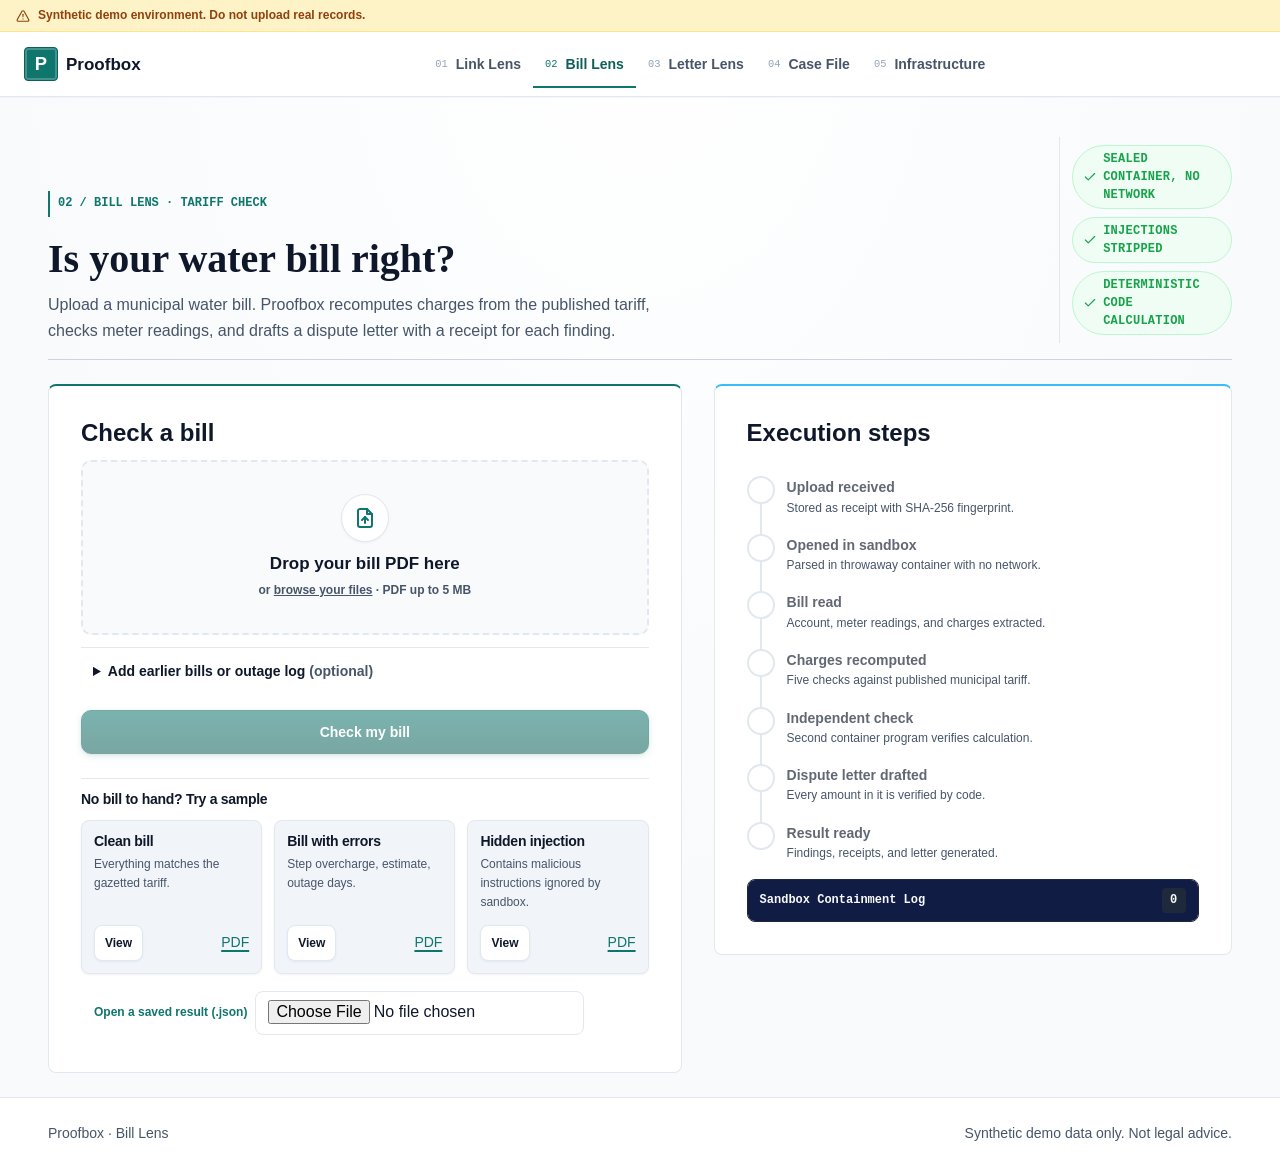
==== commit 784d39dd: "feat: add web interface and containment module for bill checking and proof verification" ====
--- a/apps/web/bill/index.html
+++ b/apps/web/bill/index.html
@@ -1,23 +1,27 @@
 <!doctype html>
 <html lang="en">
+
 <head>
   <meta charset="utf-8">
   <meta name="viewport" content="width=device-width, initial-scale=1">
   <meta name="theme-color" content="#F8FAFC">
   <title>Proofbox | Bill Lens</title>
-  <meta name="description" content="Upload your municipal water bill. Proofbox recomputes it from the published tariff and gives you a receipt for every finding.">
+  <meta name="description"
+    content="Upload your municipal water bill. Proofbox recomputes it from the published tariff and gives you a receipt for every finding.">
   <link rel="stylesheet" href="../css/tokens.css?v=6">
   <link rel="stylesheet" href="../css/base.css?v=6">
   <link rel="stylesheet" href="../css/components.css?v=6">
   <link rel="stylesheet" href="bill.css?v=6">
 </head>
+
 <body>
   <a class="skip-link" href="#main">Skip to content</a>
 
   <!-- Topbar with Persistent Demo Banner -->
   <header class="topbar">
     <div class="topbar-banner">
-      <svg class="topbar-banner-icon" viewBox="0 0 24 24" fill="none" stroke="currentColor" stroke-width="2" stroke-linecap="round" stroke-linejoin="round" aria-hidden="true">
+      <svg class="topbar-banner-icon" viewBox="0 0 24 24" fill="none" stroke="currentColor" stroke-width="2"
+        stroke-linecap="round" stroke-linejoin="round" aria-hidden="true">
         <path d="m21.73 18-8-14a2 2 0 0 0-3.48 0l-8 14A2 2 0 0 0 4 21h16a2 2 0 0 0 1.73-3Z"></path>
         <line x1="12" y1="9" x2="12" y2="13"></line>
         <line x1="12" y1="17" x2="12.01" y2="17"></line>
@@ -35,7 +39,6 @@
         <a href="../letter/">Letter Lens</a>
         <a href="../case/">Case File</a>
         <a href="../vultr.html">Infrastructure</a>
-        <a href="../styleguide.html">System</a>
       </nav>
     </div>
   </header>
@@ -46,24 +49,28 @@
         <span class="eyebrow">02 / Bill Lens · Tariff Check</span>
         <h1 id="hero-title">Is your water bill right?</h1>
         <p class="text-muted">
-          Upload a municipal water bill. Proofbox recomputes charges from the published tariff, checks meter readings, and drafts a dispute letter with a receipt for each finding.
+          Upload a municipal water bill. Proofbox recomputes charges from the published tariff, checks meter readings,
+          and drafts a dispute letter with a receipt for each finding.
         </p>
       </div>
       <div class="page-heading-meta bill-proof-list" aria-label="Verification method">
         <span class="status-chip status-chip--verified">
-          <svg class="chip-icon" viewBox="0 0 24 24" fill="none" stroke="currentColor" stroke-width="2" stroke-linecap="round" stroke-linejoin="round" aria-hidden="true">
+          <svg class="chip-icon" viewBox="0 0 24 24" fill="none" stroke="currentColor" stroke-width="2"
+            stroke-linecap="round" stroke-linejoin="round" aria-hidden="true">
             <polyline points="20 6 9 17 4 12"></polyline>
           </svg>
           <span>Sealed container, no network</span>
         </span>
         <span class="status-chip status-chip--verified">
-          <svg class="chip-icon" viewBox="0 0 24 24" fill="none" stroke="currentColor" stroke-width="2" stroke-linecap="round" stroke-linejoin="round" aria-hidden="true">
+          <svg class="chip-icon" viewBox="0 0 24 24" fill="none" stroke="currentColor" stroke-width="2"
+            stroke-linecap="round" stroke-linejoin="round" aria-hidden="true">
             <polyline points="20 6 9 17 4 12"></polyline>
           </svg>
           <span>Injections stripped</span>
         </span>
         <span class="status-chip status-chip--verified">
-          <svg class="chip-icon" viewBox="0 0 24 24" fill="none" stroke="currentColor" stroke-width="2" stroke-linecap="round" stroke-linejoin="round" aria-hidden="true">
+          <svg class="chip-icon" viewBox="0 0 24 24" fill="none" stroke="currentColor" stroke-width="2"
+            stroke-linecap="round" stroke-linejoin="round" aria-hidden="true">
             <polyline points="20 6 9 17 4 12"></polyline>
           </svg>
           <span>Deterministic code calculation</span>
@@ -79,8 +86,12 @@
           <label class="dropzone" id="dropzone" for="pdf-input">
             <input type="file" id="pdf-input" accept="application/pdf,.pdf">
             <div class="dropzone-icon" aria-hidden="true">
-              <svg viewBox="0 0 24 24" width="24" height="24" fill="none" stroke="currentColor" stroke-width="2" stroke-linecap="round" stroke-linejoin="round">
-                <path d="M14 3H7a2 2 0 0 0-2 2v14a2 2 0 0 0 2 2h10a2 2 0 0 0 2-2V8z"/><path d="M14 3v5h5"/><path d="M12 17v-6"/><path d="m9 14 3-3 3 3"/>
+              <svg viewBox="0 0 24 24" width="24" height="24" fill="none" stroke="currentColor" stroke-width="2"
+                stroke-linecap="round" stroke-linejoin="round">
+                <path d="M14 3H7a2 2 0 0 0-2 2v14a2 2 0 0 0 2 2h10a2 2 0 0 0 2-2V8z" />
+                <path d="M14 3v5h5" />
+                <path d="M12 17v-6" />
+                <path d="m9 14 3-3 3 3" />
               </svg>
             </div>
             <span class="dropzone-title" id="drop-title">Drop your bill PDF here</span>
@@ -92,7 +103,8 @@
               Add earlier bills or outage log <span class="text-muted">(optional)</span>
             </summary>
             <p class="form-hint mb-s2 mt-s2">
-              Earlier readings reveal consecutive estimates. An outage log verifies billing during water cuts. Shape like the <a href="samples/history.json" download>example history</a>.
+              Earlier readings reveal consecutive estimates. An outage log verifies billing during water cuts. Shape
+              like the <a href="samples/history.json" download>example history</a>.
             </p>
             <label class="form-label text-xs" for="history-input">History file (.json)</label>
             <input type="file" id="history-input" accept="application/json,.json" class="mt-s1">
@@ -202,21 +214,33 @@
           <p class="text-sm text-muted" id="meta"></p>
         </div>
         <dl class="totals">
-          <div><dt>Billed</dt><dd id="billed-total">–</dd></div>
-          <div><dt>Should be</dt><dd id="recomputed-total">–</dd></div>
-          <div class="diff-box"><dt>Difference</dt><dd id="total-diff">–</dd></div>
+          <div>
+            <dt>Billed</dt>
+            <dd id="billed-total">–</dd>
+          </div>
+          <div>
+            <dt>Should be</dt>
+            <dd id="recomputed-total">–</dd>
+          </div>
+          <div class="diff-box">
+            <dt>Difference</dt>
+            <dd id="total-diff">–</dd>
+          </div>
         </dl>
       </section>
 
       <!-- Containment Alert (Prompt Injection Blocked) -->
       <section class="alert-box alert-box--warn mb-s4" id="containment" hidden aria-labelledby="containment-title">
-        <svg viewBox="0 0 24 24" width="24" height="24" fill="none" stroke="currentColor" stroke-width="2" stroke-linecap="round" stroke-linejoin="round" class="flex-shrink-0" aria-hidden="true">
-          <path d="M12 22s8-4 8-10V5l-8-3-8 3v7c0 6 8 10 8 10z"/><polyline points="9 12 11 14 15 10"/>
+        <svg viewBox="0 0 24 24" width="24" height="24" fill="none" stroke="currentColor" stroke-width="2"
+          stroke-linecap="round" stroke-linejoin="round" class="flex-shrink-0" aria-hidden="true">
+          <path d="M12 22s8-4 8-10V5l-8-3-8 3v7c0 6 8 10 8 10z" />
+          <polyline points="9 12 11 14 15 10" />
         </svg>
         <div>
           <h3 id="containment-title" class="m-0 mb-s1">Hidden instruction blocked</h3>
           <p class="text-sm mb-s2">
-            This document contained untrusted prompt injection addressed to an AI. It was quarantined and stripped before model processing, and had zero effect on the deterministic tariff checks.
+            This document contained untrusted prompt injection addressed to an AI. It was quarantined and stripped
+            before model processing, and had zero effect on the deterministic tariff checks.
           </p>
           <ul id="containment-list" class="font-mono text-xs m-0"></ul>
         </div>
@@ -229,7 +253,8 @@
           <span class="text-sm text-muted" id="checks-run"></span>
         </div>
         <p class="alert-box alert-box--info" id="no-findings" hidden>
-          No discrepancies found. The billed amounts match the published Karoo Bay Metro tariff. (Note: No issue found does not mean safe from errors not covered by the tariff engine).
+          No discrepancies found. The billed amounts match the published Karoo Bay Metro tariff. (Note: No issue found
+          does not mean safe from errors not covered by the tariff engine).
         </p>
         <div class="findings-list" id="findings"></div>
         <div class="card bg-sunken mt-s3" id="analyst" hidden></div>
@@ -247,7 +272,8 @@
           <h2 id="letter-title" class="m-0">Your dispute letter</h2>
           <span class="status-chip status-chip--verified" id="letter-source"></span>
         </div>
-        <p class="text-xs text-muted">Ready to submit to the municipality. Every amount is verified by deterministic code.</p>
+        <p class="text-xs text-muted">Ready to submit to the municipality. Every amount is verified by deterministic
+          code.</p>
         <pre class="letter-box letter" id="letter-text"></pre>
         <div class="flex-row">
           <button type="button" class="btn btn-primary btn-sm" id="copy-letter">Copy letter</button>
@@ -304,4 +330,5 @@
 
   <script src="bill.js"></script>
 </body>
-</html>
+
+</html>
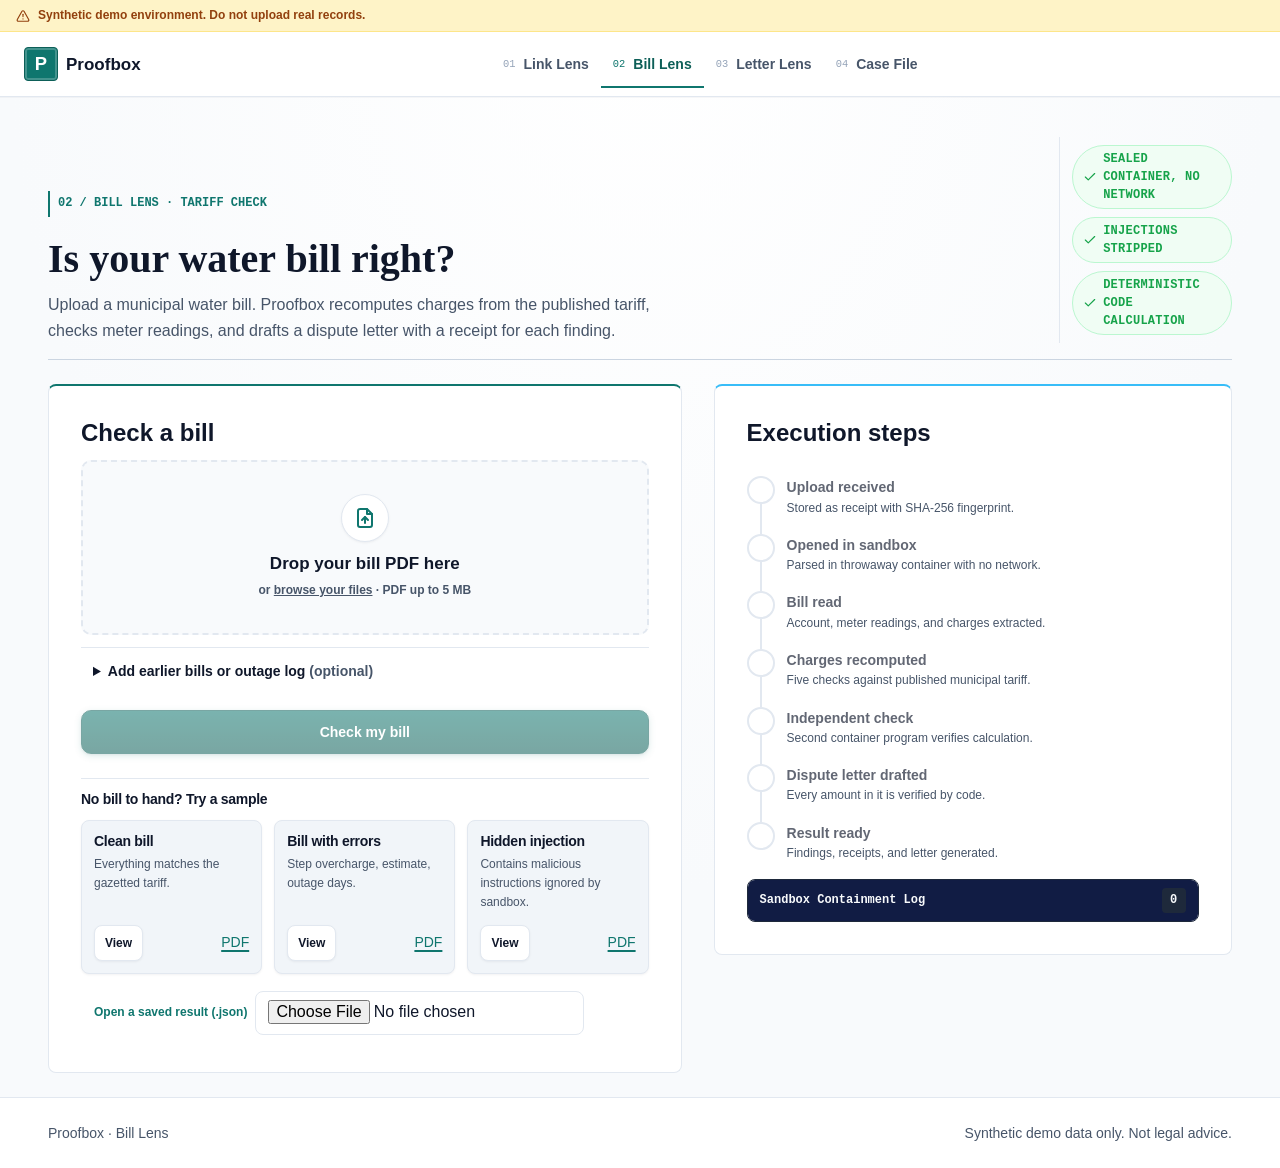
==== commit de512bb9: "feat: add web interface pages for bill lens, case file, and styleguide" ====
--- a/apps/web/bill/index.html
+++ b/apps/web/bill/index.html
@@ -38,7 +38,6 @@
         <a href="./" aria-current="page">Bill Lens</a>
         <a href="../letter/">Letter Lens</a>
         <a href="../case/">Case File</a>
-        <a href="../vultr.html">Infrastructure</a>
       </nav>
     </div>
   </header>
--- a/apps/web/css/components.css
+++ b/apps/web/css/components.css
@@ -257,7 +257,11 @@
 /* --------------------------------------------------------------------------
    3. Buttons & Interactive States
    -------------------------------------------------------------------------- */
-.btn, button.primary, button.secondary, button.danger, button.ghost {
+.btn,
+button.primary,
+button.secondary,
+button.danger,
+button.ghost {
   display: inline-flex;
   align-items: center;
   justify-content: center;
@@ -272,10 +276,10 @@
   cursor: pointer;
   border: 1px solid transparent;
   transition: background-color var(--dur) var(--ease),
-              border-color var(--dur) var(--ease),
-              color var(--dur) var(--ease),
-              box-shadow var(--dur) var(--ease),
-              transform 100ms var(--ease);
+    border-color var(--dur) var(--ease),
+    color var(--dur) var(--ease),
+    box-shadow var(--dur) var(--ease),
+    transform 100ms var(--ease);
   user-select: none;
   white-space: nowrap;
 }
@@ -300,7 +304,8 @@
 }
 
 /* Primary Button (Direction C) */
-.btn-primary, button.primary {
+.btn-primary,
+button.primary {
   background: linear-gradient(180deg, #0F766E 0%, #0D5F58 100%);
   color: var(--white);
   border-color: #0D5F58;
@@ -317,7 +322,8 @@
 }
 
 /* Secondary Button */
-.btn-secondary, button.secondary {
+.btn-secondary,
+button.secondary {
   background-color: var(--surface);
   color: var(--ink);
   border-color: var(--line);
@@ -332,7 +338,8 @@
 }
 
 /* Quiet / Ghost Button */
-.btn-quiet, button.ghost {
+.btn-quiet,
+button.ghost {
   background-color: transparent;
   color: var(--brand);
   border-color: transparent;
@@ -345,7 +352,8 @@
 }
 
 /* Danger Button */
-.btn-danger, button.danger {
+.btn-danger,
+button.danger {
   background-color: var(--danger);
   color: var(--white);
   border-color: var(--danger);
@@ -360,7 +368,8 @@
 }
 
 /* Button Sizes */
-.btn-sm, button.small {
+.btn-sm,
+button.small {
   min-height: 36px;
   padding: 4px 12px;
   font-size: var(--text-xs);
@@ -390,12 +399,14 @@
 }
 
 /* Loading Spinner on Buttons */
-.btn.is-loading, button.busy {
+.btn.is-loading,
+button.busy {
   position: relative;
   color: transparent !important;
 }
 
-.btn.is-loading::after, button.busy::after {
+.btn.is-loading::after,
+button.busy::after {
   content: "";
   position: absolute;
   width: 18px;
@@ -410,13 +421,16 @@
   color: inherit;
 }
 
-.btn-primary.is-loading::after, button.primary.busy::after {
+.btn-primary.is-loading::after,
+button.primary.busy::after {
   border-color: var(--white);
   border-right-color: transparent;
 }
 
 @keyframes btn-spin {
-  to { transform: rotate(360deg); }
+  to {
+    transform: rotate(360deg);
+  }
 }
 
 /* --------------------------------------------------------------------------
@@ -429,20 +443,23 @@
   margin-bottom: var(--s4);
 }
 
-.form-label, label {
+.form-label,
+label {
   font-size: var(--text-sm);
   font-weight: 600;
   color: var(--ink);
   display: block;
 }
 
-.form-hint, .input-help {
+.form-hint,
+.input-help {
   font-size: var(--text-xs);
   color: var(--ink-muted);
   margin-top: var(--s1);
 }
 
-.form-error, .input-error {
+.form-error,
+.input-error {
   font-size: var(--text-xs);
   font-weight: 600;
   color: var(--danger);
@@ -468,17 +485,22 @@
   transition: border-color var(--dur) var(--ease), box-shadow var(--dur) var(--ease);
 }
 
-input:hover, select:hover, textarea:hover {
+input:hover,
+select:hover,
+textarea:hover {
   border-color: var(--line-strong);
 }
 
-input:focus-visible, select:focus-visible, textarea:focus-visible {
+input:focus-visible,
+select:focus-visible,
+textarea:focus-visible {
   outline: none;
   box-shadow: var(--focus);
   border-color: var(--brand);
 }
 
-input.is-invalid, textarea.is-invalid {
+input.is-invalid,
+textarea.is-invalid {
   border-color: var(--danger);
 }
 
@@ -496,7 +518,8 @@
   transition: all var(--dur) var(--ease);
 }
 
-.dropzone:hover, .dropzone.dragging {
+.dropzone:hover,
+.dropzone.dragging {
   border-color: var(--brand);
   background-color: var(--brand-tint);
   transform: translateY(-1px);
@@ -718,754 +741,792 @@
   transition: transform var(--dur) var(--ease);
 }
 
-.status-chip svg, .status-chip .chip-icon {
-  width: 14px;
-  height: 14px;
-  flex-shrink: 0;
-}
-
-/* Dangerous: Red */
-.status-chip--dangerous, .badge.dangerous {
-  background-color: var(--danger-tint);
-  color: var(--danger);
-  border-color: var(--danger-border);
-}
-
-/* Suspicious: Amber / Warn */
-.status-chip--suspicious, .badge.suspicious {
-  background-color: var(--warn-tint);
-  color: var(--warn);
-  border-color: var(--warn-border);
-}
-
-/* No Issue Found: Info Blue (NEVER styled as green safe) */
-.status-chip--no_issue_found, .badge.no_issue_found {
-  background-color: var(--info-tint);
-  color: var(--info);
-  border-color: var(--info-border);
-}
-
-/* Could Not Check / Neutral */
-.status-chip--could_not_check, .badge.could_not_check, .status-chip--neutral {
-  background-color: var(--neutral-tint);
-  color: var(--neutral);
-  border-color: var(--neutral-border);
-}
-
-/* Verified Milestone: Emerald (Process milestone only) */
-.status-chip--verified, .status-chip--met, .state.met {
-  background-color: var(--ok-tint);
-  color: var(--ok);
-  border-color: var(--ok-border);
-}
-
-/* Clocks states */
-.status-chip--overdue, .state.overdue {
-  background-color: var(--danger-tint);
-  color: var(--danger);
-  border-color: var(--danger-border);
-}
-
-.status-chip--due_soon, .state.due_soon {
-  background-color: var(--warn-tint);
-  color: var(--warn);
-  border-color: var(--warn-border);
-}
-
-.status-chip--upcoming, .state.upcoming {
-  background-color: var(--neutral-tint);
-  color: var(--neutral);
-  border-color: var(--neutral-border);
-}
-
-/* Letter Lens Checklist Statuses */
-.status.have {
-  background-color: var(--ok-tint);
-  color: var(--ok);
-  border: 1px solid var(--ok-border);
-  border-radius: var(--radius-pill);
-  padding: 3px 8px;
-  font-weight: 700;
-  font-size: var(--text-xs);
-  display: inline-flex;
-  align-items: center;
-  gap: 4px;
-}
-
-.status.missing {
-  background-color: var(--danger-tint);
-  color: var(--danger);
-  border: 1px solid var(--danger-border);
-  border-radius: var(--radius-pill);
-  padding: 3px 8px;
-  font-weight: 700;
-  font-size: var(--text-xs);
-  display: inline-flex;
-  align-items: center;
-  gap: 4px;
-}
-
-.status.needs_fixing {
-  background-color: var(--warn-tint);
-  color: var(--warn);
-  border: 1px solid var(--warn-border);
-  border-radius: var(--radius-pill);
-  padding: 3px 8px;
-  font-weight: 700;
-  font-size: var(--text-xs);
-  display: inline-flex;
-  align-items: center;
-  gap: 4px;
-}
-
-/* --------------------------------------------------------------------------
+
+  .chip-icon,
+  .status-chip svg,
+  .status-chip .chip-icon {
+    width: 14px;
+    height: 14px;
+    flex-shrink: 0;
+  }
+
+  /* Dangerous: Red */
+  .status-chip--dangerous,
+  .badge.dangerous {
+    background-color: var(--danger-tint);
+    color: var(--danger);
+    border-color: var(--danger-border);
+  }
+
+  /* Suspicious: Amber / Warn */
+  .status-chip--suspicious,
+  .badge.suspicious {
+    background-color: var(--warn-tint);
+    color: var(--warn);
+    border-color: var(--warn-border);
+  }
+
+  /* No Issue Found: Info Blue (NEVER styled as green safe) */
+  .status-chip--no_issue_found,
+  .badge.no_issue_found {
+    background-color: var(--info-tint);
+    color: var(--info);
+    border-color: var(--info-border);
+  }
+
+  /* Could Not Check / Neutral */
+  .status-chip--could_not_check,
+  .badge.could_not_check,
+  .status-chip--neutral {
+    background-color: var(--neutral-tint);
+    color: var(--neutral);
+    border-color: var(--neutral-border);
+  }
+
+  /* Verified Milestone: Emerald (Process milestone only) */
+  .status-chip--verified,
+  .status-chip--met,
+  .state.met {
+    background-color: var(--ok-tint);
+    color: var(--ok);
+    border-color: var(--ok-border);
+  }
+
+  /* Clocks states */
+  .status-chip--overdue,
+  .state.overdue {
+    background-color: var(--danger-tint);
+    color: var(--danger);
+    border-color: var(--danger-border);
+  }
+
+  .status-chip--due_soon,
+  .state.due_soon {
+    background-color: var(--warn-tint);
+    color: var(--warn);
+    border-color: var(--warn-border);
+  }
+
+  .status-chip--upcoming,
+  .state.upcoming {
+    background-color: var(--neutral-tint);
+    color: var(--neutral);
+    border-color: var(--neutral-border);
+  }
+
+  /* Letter Lens Checklist Statuses */
+  .status.have {
+    background-color: var(--ok-tint);
+    color: var(--ok);
+    border: 1px solid var(--ok-border);
+    border-radius: var(--radius-pill);
+    padding: 3px 8px;
+    font-weight: 700;
+    font-size: var(--text-xs);
+    display: inline-flex;
+    align-items: center;
+    gap: 4px;
+  }
+
+  .status.missing {
+    background-color: var(--danger-tint);
+    color: var(--danger);
+    border: 1px solid var(--danger-border);
+    border-radius: var(--radius-pill);
+    padding: 3px 8px;
+    font-weight: 700;
+    font-size: var(--text-xs);
+    display: inline-flex;
+    align-items: center;
+    gap: 4px;
+  }
+
+  .status.needs_fixing {
+    background-color: var(--warn-tint);
+    color: var(--warn);
+    border: 1px solid var(--warn-border);
+    border-radius: var(--radius-pill);
+    padding: 3px 8px;
+    font-weight: 700;
+    font-size: var(--text-xs);
+    display: inline-flex;
+    align-items: center;
+    gap: 4px;
+  }
+
+  /* --------------------------------------------------------------------------
    7. Hero Containment Panel (The Dark Forensic Chamber)
    -------------------------------------------------------------------------- */
-.containment-panel {
-  background-color: var(--chamber-bg);
-  border: 1px solid var(--chamber-line);
-  border-radius: var(--radius-lg);
-  color: var(--chamber-text);
-  overflow: hidden;
-  box-shadow: 0 10px 30px -5px rgba(11, 19, 43, 0.4), 0 4px 12px rgba(15, 23, 42, 0.2);
-  display: flex;
-  flex-direction: column;
-}
-
-.containment-header {
-  background-color: var(--chamber-surface);
-  border-bottom: 1px solid var(--chamber-line);
-  padding: var(--s3) var(--s4);
-  display: flex;
-  align-items: center;
-  justify-content: space-between;
-  gap: var(--s3);
-  flex-wrap: wrap;
-}
-
-.containment-title-group {
-  display: flex;
-  align-items: center;
-  gap: var(--s2);
-}
-
-.containment-badge {
-  background-color: var(--chamber-line);
-  color: var(--chamber-text);
-  font-family: var(--font-mono);
-  font-size: var(--text-xs);
-  padding: 3px 8px;
-  border-radius: var(--radius-xs);
-  font-weight: 700;
-  text-transform: uppercase;
-  letter-spacing: 0.06em;
-}
-
-.containment-live-pill {
-  display: inline-flex;
-  align-items: center;
-  gap: 6px;
-  font-family: var(--font-mono);
-  font-size: var(--text-xs);
-  font-weight: 700;
-  color: var(--chamber-cyan-bright);
-}
-
-.containment-live-dot {
-  width: 8px;
-  height: 8px;
-  border-radius: 50%;
-  background-color: var(--chamber-cyan);
-  box-shadow: 0 0 10px var(--chamber-cyan-bright);
-  animation: pulse-dot 1.4s ease-in-out infinite;
-}
-
-@keyframes pulse-dot {
-  50% { opacity: 0.35; transform: scale(0.8); }
-}
-
-@media (prefers-reduced-motion: reduce) {
-  .containment-live-dot { animation: none; }
-}
-
-.containment-timer {
-  font-family: var(--font-mono);
-  font-size: var(--text-xs);
-  color: var(--chamber-muted);
-}
-
-/* Summary Row */
-.containment-summary {
-  background-color: var(--chamber-surface);
-  border-bottom: 1px solid var(--chamber-line);
-  padding: var(--s2) var(--s4);
-  display: flex;
-  gap: var(--s5);
-  font-family: var(--font-mono);
-  font-size: var(--text-xs);
-  flex-wrap: wrap;
-}
-
-.containment-summary-item {
-  display: flex;
-  align-items: center;
-  gap: 6px;
-}
-
-.containment-summary-count {
-  font-weight: 700;
-  color: var(--white);
-}
-
-/* Event Stream List */
-.containment-events {
-  list-style: none;
-  margin: 0;
-  padding: var(--s3);
-  max-height: 380px;
-  overflow-y: auto;
-  display: flex;
-  flex-direction: column;
-  gap: var(--s2);
-  font-family: var(--font-mono);
-  font-size: var(--text-xs);
-  line-height: 1.5;
-}
-
-.containment-event-row {
-  background-color: var(--chamber-surface);
-  border: 1px solid var(--chamber-line);
-  border-left: 4px solid var(--chamber-muted);
-  border-radius: var(--radius-xs);
-  padding: var(--s2) var(--s3);
-  display: grid;
-  grid-template-columns: auto 1fr;
-  gap: var(--s2);
-  align-items: baseline;
-  animation: event-slide-in var(--dur) var(--ease);
-}
-
-@keyframes event-slide-in {
-  from { opacity: 0; transform: translateY(4px); }
-  to { opacity: 1; transform: translateY(0); }
-}
-
-@media (prefers-reduced-motion: reduce) {
-  .containment-event-row { animation: none; }
-}
-
-.containment-event-time {
-  color: var(--chamber-muted);
-  font-size: 0.75rem;
-}
-
-.containment-event-body {
-  display: flex;
-  flex-direction: column;
-  gap: 2px;
-  overflow-wrap: anywhere;
-}
-
-.containment-event-tag {
-  display: inline-flex;
-  align-items: center;
-  gap: 4px;
-  font-weight: 700;
-  text-transform: uppercase;
-  font-size: 0.75rem;
-  letter-spacing: 0.04em;
-  color: var(--chamber-text);
-}
-
-.containment-event-tag.tag-blocked {
-  color: var(--chamber-red);
-}
-
-.containment-event-tag.tag-quarantined {
-  color: var(--chamber-amber);
-}
-
-.containment-event-tag.tag-ignored {
-  color: var(--chamber-blue);
-}
-
-.containment-event-tag.tag-destroyed, .containment-event-tag.tag-verified {
-  color: var(--chamber-green);
-}
-
-.containment-kill-bar {
-  display: block;
-  height: 6px;
-  background-color: var(--chamber-line);
-  border-radius: 3px;
-  overflow: hidden;
-  margin-top: 4px;
-}
-
-.containment-kill-bar-fill {
-  height: 100%;
-  background-color: var(--chamber-red);
-}
-
-/* --------------------------------------------------------------------------
+  .containment-panel {
+    background-color: var(--chamber-bg);
+    border: 1px solid var(--chamber-line);
+    border-radius: var(--radius-lg);
+    color: var(--chamber-text);
+    overflow: hidden;
+    box-shadow: 0 10px 30px -5px rgba(11, 19, 43, 0.4), 0 4px 12px rgba(15, 23, 42, 0.2);
+    display: flex;
+    flex-direction: column;
+  }
+
+  .containment-header {
+    background-color: var(--chamber-surface);
+    border-bottom: 1px solid var(--chamber-line);
+    padding: var(--s3) var(--s4);
+    display: flex;
+    align-items: center;
+    justify-content: space-between;
+    gap: var(--s3);
+    flex-wrap: wrap;
+  }
+
+  .containment-title-group {
+    display: flex;
+    align-items: center;
+    gap: var(--s2);
+  }
+
+  .containment-badge {
+    background-color: var(--chamber-line);
+    color: var(--chamber-text);
+    font-family: var(--font-mono);
+    font-size: var(--text-xs);
+    padding: 3px 8px;
+    border-radius: var(--radius-xs);
+    font-weight: 700;
+    text-transform: uppercase;
+    letter-spacing: 0.06em;
+  }
+
+  .containment-live-pill {
+    display: inline-flex;
+    align-items: center;
+    gap: 6px;
+    font-family: var(--font-mono);
+    font-size: var(--text-xs);
+    font-weight: 700;
+    color: var(--chamber-cyan-bright);
+  }
+
+  .containment-live-dot {
+    width: 8px;
+    height: 8px;
+    border-radius: 50%;
+    background-color: var(--chamber-cyan);
+    box-shadow: 0 0 10px var(--chamber-cyan-bright);
+    animation: pulse-dot 1.4s ease-in-out infinite;
+  }
+
+  @keyframes pulse-dot {
+    50% {
+      opacity: 0.35;
+      transform: scale(0.8);
+    }
+  }
+
+  @media (prefers-reduced-motion: reduce) {
+    .containment-live-dot {
+      animation: none;
+    }
+  }
+
+  .containment-timer {
+    font-family: var(--font-mono);
+    font-size: var(--text-xs);
+    color: var(--chamber-muted);
+  }
+
+  /* Summary Row */
+  .containment-summary {
+    background-color: var(--chamber-surface);
+    border-bottom: 1px solid var(--chamber-line);
+    padding: var(--s2) var(--s4);
+    display: flex;
+    gap: var(--s5);
+    font-family: var(--font-mono);
+    font-size: var(--text-xs);
+    flex-wrap: wrap;
+  }
+
+  .containment-summary-item {
+    display: flex;
+    align-items: center;
+    gap: 6px;
+  }
+
+  .containment-summary-count {
+    font-weight: 700;
+    color: var(--white);
+  }
+
+  /* Event Stream List */
+  .containment-events {
+    list-style: none;
+    margin: 0;
+    padding: var(--s3);
+    max-height: 380px;
+    overflow-y: auto;
+    display: flex;
+    flex-direction: column;
+    gap: var(--s2);
+    font-family: var(--font-mono);
+    font-size: var(--text-xs);
+    line-height: 1.5;
+  }
+
+  .containment-event-row {
+    background-color: var(--chamber-surface);
+    border: 1px solid var(--chamber-line);
+    border-left: 4px solid var(--chamber-muted);
+    border-radius: var(--radius-xs);
+    padding: var(--s2) var(--s3);
+    display: grid;
+    grid-template-columns: auto 1fr;
+    gap: var(--s2);
+    align-items: baseline;
+    animation: event-slide-in var(--dur) var(--ease);
+  }
+
+  @keyframes event-slide-in {
+    from {
+      opacity: 0;
+      transform: translateY(4px);
+    }
+
+    to {
+      opacity: 1;
+      transform: translateY(0);
+    }
+  }
+
+  @media (prefers-reduced-motion: reduce) {
+    .containment-event-row {
+      animation: none;
+    }
+  }
+
+  .containment-event-time {
+    color: var(--chamber-muted);
+    font-size: 0.75rem;
+  }
+
+  .containment-event-body {
+    display: flex;
+    flex-direction: column;
+    gap: 2px;
+    overflow-wrap: anywhere;
+  }
+
+  .containment-event-tag {
+    display: inline-flex;
+    align-items: center;
+    gap: 4px;
+    font-weight: 700;
+    text-transform: uppercase;
+    font-size: 0.75rem;
+    letter-spacing: 0.04em;
+    color: var(--chamber-text);
+  }
+
+  .containment-event-tag.tag-blocked {
+    color: var(--chamber-red);
+  }
+
+  .containment-event-tag.tag-quarantined {
+    color: var(--chamber-amber);
+  }
+
+  .containment-event-tag.tag-ignored {
+    color: var(--chamber-blue);
+  }
+
+  .containment-event-tag.tag-destroyed,
+  .containment-event-tag.tag-verified {
+    color: var(--chamber-green);
+  }
+
+  .containment-kill-bar {
+    display: block;
+    height: 6px;
+    background-color: var(--chamber-line);
+    border-radius: 3px;
+    overflow: hidden;
+    margin-top: 4px;
+  }
+
+  .containment-kill-bar-fill {
+    height: 100%;
+    background-color: var(--chamber-red);
+  }
+
+  /* --------------------------------------------------------------------------
    8. Verdict Card
    -------------------------------------------------------------------------- */
-.verdict-card {
-  background-color: var(--surface);
-  border: 1px solid var(--line);
-  border-radius: var(--radius-md);
-  padding: var(--s5);
-  box-shadow: none;
-  display: flex;
-  flex-direction: column;
-  gap: var(--s4);
-}
-
-.verdict-heading {
-  font-size: 1.75rem;
-  font-weight: 800;
-  letter-spacing: 0;
-  margin: 0;
-  line-height: 1.15;
-}
-
-.verdict-confidence-box {
-  display: flex;
-  align-items: center;
-  gap: var(--s3);
-  font-size: var(--text-sm);
-  color: var(--ink-muted);
-}
-
-.confidence-bar {
-  flex: 1;
-  max-width: 140px;
-  height: 8px;
-  background-color: var(--surface-sunken);
-  border-radius: var(--radius-pill);
-  overflow: hidden;
-}
-
-.confidence-bar-fill {
-  height: 100%;
-  background-color: var(--brand);
-  transition: width 400ms var(--ease);
-}
-
-.verdict-reasons-list {
-  padding-left: var(--s4);
-  margin: 0;
-  font-size: var(--text-sm);
-  line-height: var(--leading);
-}
-
-.verdict-reasons-list li {
-  margin-bottom: var(--s2);
-}
-
-.verdict-advice-box {
-  background-color: var(--surface-sunken);
-  border-left: 4px solid var(--brand);
-  padding: var(--s3) var(--s4);
-  border-radius: var(--radius-xs);
-}
-
-.verdict-advice-text {
-  font-size: var(--text-md);
-  font-weight: 600;
-  margin: 0;
-}
-
-.verdict-caveat-box {
-  border-top: 1px solid var(--line);
-  padding-top: var(--s3);
-  font-size: var(--text-xs);
-  color: var(--ink-muted);
-}
-
-.verdict-caveat-box strong {
-  color: var(--ink);
-}
-
-/* --------------------------------------------------------------------------
+  .verdict-card {
+    background-color: var(--surface);
+    border: 1px solid var(--line);
+    border-radius: var(--radius-md);
+    padding: var(--s5);
+    box-shadow: none;
+    display: flex;
+    flex-direction: column;
+    gap: var(--s4);
+  }
+
+  .verdict-heading {
+    font-size: 1.75rem;
+    font-weight: 800;
+    letter-spacing: 0;
+    margin: 0;
+    line-height: 1.15;
+  }
+
+  .verdict-confidence-box {
+    display: flex;
+    align-items: center;
+    gap: var(--s3);
+    font-size: var(--text-sm);
+    color: var(--ink-muted);
+  }
+
+  .confidence-bar {
+    flex: 1;
+    max-width: 140px;
+    height: 8px;
+    background-color: var(--surface-sunken);
+    border-radius: var(--radius-pill);
+    overflow: hidden;
+  }
+
+  .confidence-bar-fill {
+    height: 100%;
+    background-color: var(--brand);
+    transition: width 400ms var(--ease);
+  }
+
+  .verdict-reasons-list {
+    padding-left: var(--s4);
+    margin: 0;
+    font-size: var(--text-sm);
+    line-height: var(--leading);
+  }
+
+  .verdict-reasons-list li {
+    margin-bottom: var(--s2);
+  }
+
+  .verdict-advice-box {
+    background-color: var(--surface-sunken);
+    border-left: 4px solid var(--brand);
+    padding: var(--s3) var(--s4);
+    border-radius: var(--radius-xs);
+  }
+
+  .verdict-advice-text {
+    font-size: var(--text-md);
+    font-weight: 600;
+    margin: 0;
+  }
+
+  .verdict-caveat-box {
+    border-top: 1px solid var(--line);
+    padding-top: var(--s3);
+    font-size: var(--text-xs);
+    color: var(--ink-muted);
+  }
+
+  .verdict-caveat-box strong {
+    color: var(--ink);
+  }
+
+  /* --------------------------------------------------------------------------
    9. Discrepancy Table & Financial Comparison
    -------------------------------------------------------------------------- */
-.discrepancy-table-wrap {
-  width: 100%;
-  overflow-x: auto;
-  border: 1px solid var(--line);
-  border-radius: var(--radius-sm);
-  box-shadow: var(--shadow-1);
-}
-
-.discrepancy-table {
-  width: 100%;
-  border-collapse: collapse;
-  font-size: var(--text-sm);
-  text-align: left;
-}
-
-.discrepancy-table th {
-  background-color: var(--surface-sunken);
-  padding: var(--s3);
-  font-weight: 700;
-  border-bottom: 1px solid var(--line);
-  color: var(--ink);
-}
-
-.discrepancy-table td {
-  padding: var(--s3);
-  border-bottom: 1px solid var(--line);
-  vertical-align: middle;
-}
-
-.discrepancy-diff {
-  display: inline-flex;
-  align-items: center;
-  gap: 4px;
-  font-weight: 700;
-  color: var(--danger);
-  font-variant-numeric: tabular-nums;
-}
-
-/* Responsive Table Reflow at <= 640px into stacked cards */
-@media (max-width: 640px) {
-  .discrepancy-table,
-  .discrepancy-table thead,
-  .discrepancy-table tbody,
-  .discrepancy-table th,
-  .discrepancy-table td,
-  .discrepancy-table tr {
-    display: block;
-  }
-
-  .discrepancy-table thead {
-    display: none;
-  }
-
-  .discrepancy-table tr {
-    border-bottom: 2px solid var(--line);
+  .discrepancy-table-wrap {
+    width: 100%;
+    overflow-x: auto;
+    border: 1px solid var(--line);
+    border-radius: var(--radius-sm);
+    box-shadow: var(--shadow-1);
+  }
+
+  .discrepancy-table {
+    width: 100%;
+    border-collapse: collapse;
+    font-size: var(--text-sm);
+    text-align: left;
+  }
+
+  .discrepancy-table th {
+    background-color: var(--surface-sunken);
     padding: var(--s3);
+    font-weight: 700;
+    border-bottom: 1px solid var(--line);
+    color: var(--ink);
   }
 
   .discrepancy-table td {
-    padding: var(--s2) 0;
-    border: none;
-    display: flex;
-    justify-content: space-between;
+    padding: var(--s3);
+    border-bottom: 1px solid var(--line);
+    vertical-align: middle;
+  }
+
+  .discrepancy-diff {
+    display: inline-flex;
     align-items: center;
-  }
-
-  .discrepancy-table td::before {
-    content: attr(data-label);
+    gap: 4px;
     font-weight: 700;
-    color: var(--ink-muted);
-    font-size: var(--text-xs);
-    text-transform: uppercase;
-  }
-}
-
-/* --------------------------------------------------------------------------
+    color: var(--danger);
+    font-variant-numeric: tabular-nums;
+  }
+
+  /* Responsive Table Reflow at <= 640px into stacked cards */
+  @media (max-width: 640px) {
+
+    .discrepancy-table,
+    .discrepancy-table thead,
+    .discrepancy-table tbody,
+    .discrepancy-table th,
+    .discrepancy-table td,
+    .discrepancy-table tr {
+      display: block;
+    }
+
+    .discrepancy-table thead {
+      display: none;
+    }
+
+    .discrepancy-table tr {
+      border-bottom: 2px solid var(--line);
+      padding: var(--s3);
+    }
+
+    .discrepancy-table td {
+      padding: var(--s2) 0;
+      border: none;
+      display: flex;
+      justify-content: space-between;
+      align-items: center;
+    }
+
+    .discrepancy-table td::before {
+      content: attr(data-label);
+      font-weight: 700;
+      color: var(--ink-muted);
+      font-size: var(--text-xs);
+      text-transform: uppercase;
+    }
+  }
+
+  /* --------------------------------------------------------------------------
    10. Receipt Link & Receipt Chip
    -------------------------------------------------------------------------- */
-.receipt-chip, .claim-link {
-  display: inline-flex;
-  align-items: center;
-  gap: 6px;
-  background-color: var(--surface-sunken);
-  border: 1px solid var(--line);
-  border-radius: var(--radius-xs);
-  padding: 4px 10px;
-  font-family: var(--font-mono);
-  font-size: var(--text-xs);
-  font-weight: 700;
-  color: var(--ink);
-  cursor: pointer;
-  min-height: 36px;
-  transition: all var(--dur) var(--ease);
-}
-
-.receipt-chip:hover, .claim-link:hover {
-  background-color: var(--brand-tint);
-  border-color: var(--brand);
-  color: var(--brand-strong);
-  transform: translateY(-1px);
-}
-
-.receipt-hash-copy {
-  display: inline-flex;
-  align-items: center;
-  gap: 4px;
-  font-family: var(--font-mono);
-  font-size: var(--text-xs);
-  color: var(--ink-muted);
-  cursor: pointer;
-  background: transparent;
-  border: none;
-  padding: 2px 6px;
-  border-radius: var(--radius-xs);
-  transition: color var(--dur) var(--ease);
-}
-
-.receipt-hash-copy:hover {
-  color: var(--ink);
-  background-color: var(--surface-sunken);
-}
-
-/* --------------------------------------------------------------------------
+  .receipt-chip,
+  .claim-link {
+    display: inline-flex;
+    align-items: center;
+    gap: 6px;
+    background-color: var(--surface-sunken);
+    border: 1px solid var(--line);
+    border-radius: var(--radius-xs);
+    padding: 4px 10px;
+    font-family: var(--font-mono);
+    font-size: var(--text-xs);
+    font-weight: 700;
+    color: var(--ink);
+    cursor: pointer;
+    min-height: 36px;
+    transition: all var(--dur) var(--ease);
+  }
+
+  .receipt-chip:hover,
+  .claim-link:hover {
+    background-color: var(--brand-tint);
+    border-color: var(--brand);
+    color: var(--brand-strong);
+    transform: translateY(-1px);
+  }
+
+  .receipt-hash-copy {
+    display: inline-flex;
+    align-items: center;
+    gap: 4px;
+    font-family: var(--font-mono);
+    font-size: var(--text-xs);
+    color: var(--ink-muted);
+    cursor: pointer;
+    background: transparent;
+    border: none;
+    padding: 2px 6px;
+    border-radius: var(--radius-xs);
+    transition: color var(--dur) var(--ease);
+  }
+
+  .receipt-hash-copy:hover {
+    color: var(--ink);
+    background-color: var(--surface-sunken);
+  }
+
+  /* --------------------------------------------------------------------------
    11. Timeline & Next Action Card (Case File)
    -------------------------------------------------------------------------- */
-.next-action-card {
-  background-color: var(--brand-tint);
-  border: 2px solid var(--brand);
-  border-radius: var(--radius-md);
-  padding: var(--s4);
-  display: flex;
-  flex-direction: column;
-  gap: var(--s2);
-  box-shadow: var(--shadow-1);
-}
-
-.next-action-title {
-  display: flex;
-  align-items: center;
-  gap: var(--s2);
-  font-size: var(--text-xs);
-  font-weight: 800;
-  text-transform: uppercase;
-  letter-spacing: 0.08em;
-  color: var(--brand-strong);
-}
-
-.next-action-body {
-  font-size: var(--text-md);
-  font-weight: 600;
-  color: var(--ink);
-}
-
-.timeline {
-  position: relative;
-  padding-left: var(--s6);
-  margin: var(--s4) 0;
-}
-
-.timeline::before {
-  content: "";
-  position: absolute;
-  top: 10px;
-  bottom: 10px;
-  left: 11px;
-  width: 2px;
-  background-color: var(--line);
-}
-
-.timeline-node {
-  position: relative;
-  margin-bottom: var(--s5);
-}
-
-.timeline-node:last-child {
-  margin-bottom: 0;
-}
-
-.timeline-dot {
-  position: absolute;
-  left: calc(-1 * var(--s6) + 1px);
-  top: 4px;
-  width: 22px;
-  height: 22px;
-  border-radius: 50%;
-  background-color: var(--surface);
-  border: 2px solid var(--brand);
-  display: grid;
-  place-items: center;
-  color: var(--brand);
-  font-size: var(--text-xs);
-  box-shadow: 0 0 0 3px var(--paper);
-}
-
-.timeline-card {
-  background-color: var(--surface);
-  border: 1px solid var(--line);
-  border-radius: var(--radius-sm);
-  padding: var(--s4);
-  box-shadow: var(--shadow-1);
-  transition: transform var(--dur) var(--ease), box-shadow var(--dur) var(--ease);
-}
-
-.timeline-card:hover {
-  transform: translateY(-1px);
-  box-shadow: var(--shadow-2);
-}
-
-/* Clocks Card */
-.clock-card {
-  background-color: var(--surface);
-  border: 1px solid var(--line);
-  border-radius: var(--radius-sm);
-  padding: var(--s4);
-  display: flex;
-  flex-direction: column;
-  gap: var(--s2);
-  box-shadow: var(--shadow-1);
-}
-
-/* --------------------------------------------------------------------------
+  .next-action-card {
+    background-color: var(--brand-tint);
+    border: 2px solid var(--brand);
+    border-radius: var(--radius-md);
+    padding: var(--s4);
+    display: flex;
+    flex-direction: column;
+    gap: var(--s2);
+    box-shadow: var(--shadow-1);
+  }
+
+  .next-action-title {
+    display: flex;
+    align-items: center;
+    gap: var(--s2);
+    font-size: var(--text-xs);
+    font-weight: 800;
+    text-transform: uppercase;
+    letter-spacing: 0.08em;
+    color: var(--brand-strong);
+  }
+
+  .next-action-title svg {
+    width: 16px;
+    height: 16px;
+    flex-shrink: 0;
+  }
+
+  .next-action-body {
+    font-size: var(--text-md);
+    font-weight: 600;
+    color: var(--ink);
+  }
+
+  .timeline {
+    position: relative;
+    padding-left: var(--s6);
+    margin: var(--s4) 0;
+  }
+
+  .timeline::before {
+    content: "";
+    position: absolute;
+    top: 10px;
+    bottom: 10px;
+    left: 11px;
+    width: 2px;
+    background-color: var(--line);
+  }
+
+  .timeline-node {
+    position: relative;
+    margin-bottom: var(--s5);
+  }
+
+  .timeline-node:last-child {
+    margin-bottom: 0;
+  }
+
+  .timeline-dot {
+    position: absolute;
+    left: calc(-1 * var(--s6) + 1px);
+    top: 4px;
+    width: 22px;
+    height: 22px;
+    border-radius: 50%;
+    background-color: var(--surface);
+    border: 2px solid var(--brand);
+    display: grid;
+    place-items: center;
+    color: var(--brand);
+    font-size: var(--text-xs);
+    box-shadow: 0 0 0 3px var(--paper);
+  }
+
+  .timeline-card {
+    background-color: var(--surface);
+    border: 1px solid var(--line);
+    border-radius: var(--radius-sm);
+    padding: var(--s4);
+    box-shadow: var(--shadow-1);
+    transition: transform var(--dur) var(--ease), box-shadow var(--dur) var(--ease);
+  }
+
+  .timeline-card:hover {
+    transform: translateY(-1px);
+    box-shadow: var(--shadow-2);
+  }
+
+  /* Clocks Card */
+  .clock-card {
+    background-color: var(--surface);
+    border: 1px solid var(--line);
+    border-radius: var(--radius-sm);
+    padding: var(--s4);
+    display: flex;
+    flex-direction: column;
+    gap: var(--s2);
+    box-shadow: var(--shadow-1);
+  }
+
+  /* --------------------------------------------------------------------------
    12. Pack Preview (Print-Ready Document Style)
    -------------------------------------------------------------------------- */
-.pack-doc {
-  background-color: var(--surface);
-  border: 1px solid var(--line);
-  border-radius: var(--radius-sm);
-  padding: var(--s6);
-  box-shadow: var(--shadow-2);
-  font-family: var(--font-sans);
-}
-
-.pack-doc-serif h1,
-.pack-doc-serif h2,
-.pack-doc-serif .pack-title {
-  font-family: var(--font-serif);
-  font-weight: 600;
-}
-
-.pack-claims-list {
-  padding-left: var(--s4);
-  line-height: 1.7;
-}
-
-.pack-claims-list li {
-  margin-bottom: var(--s3);
-}
-
-/* --------------------------------------------------------------------------
+  .pack-doc {
+    background-color: var(--surface);
+    border: 1px solid var(--line);
+    border-radius: var(--radius-sm);
+    padding: var(--s6);
+    box-shadow: var(--shadow-2);
+    font-family: var(--font-sans);
+  }
+
+  .pack-doc-serif h1,
+  .pack-doc-serif h2,
+  .pack-doc-serif .pack-title {
+    font-family: var(--font-serif);
+    font-weight: 600;
+  }
+
+  .pack-claims-list {
+    padding-left: var(--s4);
+    line-height: 1.7;
+  }
+
+  .pack-claims-list li {
+    margin-bottom: var(--s3);
+  }
+
+  /* --------------------------------------------------------------------------
    13. Dialog & Drawer
    -------------------------------------------------------------------------- */
-dialog {
-  width: min(720px, calc(100vw - 32px));
-  max-height: 85vh;
-  border: 1px solid var(--line);
-  border-radius: var(--radius-md);
-  padding: var(--s5);
-  background-color: var(--surface);
-  color: var(--ink);
-  box-shadow: var(--shadow-3);
-}
-
-dialog::backdrop {
-  background-color: rgb(5 8 13 / 0.7);
-  backdrop-filter: blur(3px);
-}
-
-.dialog-head {
-  display: flex;
-  align-items: flex-start;
-  justify-content: space-between;
-  gap: var(--s3);
-  margin-bottom: var(--s4);
-}
-
-/* --------------------------------------------------------------------------
+  dialog {
+    width: min(720px, calc(100vw - 32px));
+    max-height: 85vh;
+    border: 1px solid var(--line);
+    border-radius: var(--radius-md);
+    padding: var(--s5);
+    background-color: var(--surface);
+    color: var(--ink);
+    box-shadow: var(--shadow-3);
+  }
+
+  dialog::backdrop {
+    background-color: rgb(5 8 13 / 0.7);
+    backdrop-filter: blur(3px);
+  }
+
+  .dialog-head {
+    display: flex;
+    align-items: flex-start;
+    justify-content: space-between;
+    gap: var(--s3);
+    margin-bottom: var(--s4);
+  }
+
+  /* --------------------------------------------------------------------------
    14. Toast & Alerts
    -------------------------------------------------------------------------- */
-.toast {
-  position: fixed;
-  bottom: var(--s5);
-  left: 50%;
-  transform: translate(-50%, 20px);
-  background-color: var(--chamber-bg);
-  color: var(--chamber-text);
-  border: 1px solid var(--chamber-line);
-  padding: var(--s2) var(--s4);
-  border-radius: var(--radius-pill);
-  font-size: var(--text-sm);
-  font-weight: 600;
-  box-shadow: var(--shadow-3);
-  opacity: 0;
-  pointer-events: none;
-  transition: opacity var(--dur) var(--ease), transform var(--dur) var(--ease);
-  z-index: 1000;
-}
-
-.toast.show {
-  opacity: 1;
-  transform: translate(-50%, 0);
-}
-
-.alert-box {
-  padding: var(--s3) var(--s4);
-  border-radius: var(--radius-sm);
-  border: 1px solid var(--line);
-  display: flex;
-  align-items: flex-start;
-  gap: var(--s3);
-}
-
-.alert-box--danger {
-  background-color: var(--danger-tint);
-  border-color: var(--danger-border);
-  color: var(--danger-strong);
-}
-
-.alert-box--warn {
-  background-color: var(--warn-tint);
-  border-color: var(--warn-border);
-  color: var(--warn-strong);
-}
-
-.alert-box--info {
-  background-color: var(--info-tint);
-  border-color: var(--info-border);
-  color: var(--info-strong);
-}
-
-/* --------------------------------------------------------------------------
+  .toast {
+    position: fixed;
+    bottom: var(--s5);
+    left: 50%;
+    transform: translate(-50%, 20px);
+    background-color: var(--chamber-bg);
+    color: var(--chamber-text);
+    border: 1px solid var(--chamber-line);
+    padding: var(--s2) var(--s4);
+    border-radius: var(--radius-pill);
+    font-size: var(--text-sm);
+    font-weight: 600;
+    box-shadow: var(--shadow-3);
+    opacity: 0;
+    pointer-events: none;
+    transition: opacity var(--dur) var(--ease), transform var(--dur) var(--ease);
+    z-index: 1000;
+  }
+
+  .toast.show {
+    opacity: 1;
+    transform: translate(-50%, 0);
+  }
+
+  .alert-box {
+    padding: var(--s3) var(--s4);
+    border-radius: var(--radius-sm);
+    border: 1px solid var(--line);
+    display: flex;
+    align-items: flex-start;
+    gap: var(--s3);
+  }
+
+  .alert-box--danger {
+    background-color: var(--danger-tint);
+    border-color: var(--danger-border);
+    color: var(--danger-strong);
+  }
+
+  .alert-box--warn {
+    background-color: var(--warn-tint);
+    border-color: var(--warn-border);
+    color: var(--warn-strong);
+  }
+
+  .alert-box--info {
+    background-color: var(--info-tint);
+    border-color: var(--info-border);
+    color: var(--info-strong);
+  }
+
+  /* --------------------------------------------------------------------------
    15. Empty & Shared States
    -------------------------------------------------------------------------- */
-.empty-state {
-  text-align: center;
-  padding: var(--s6) var(--s4);
-  display: flex;
-  flex-direction: column;
-  align-items: center;
-  gap: var(--s3);
-}
-
-.empty-state-icon {
-  width: 48px;
-  height: 48px;
-  color: var(--ink-muted);
-}
-
-.empty-state-text {
-  font-size: var(--text-base);
-  color: var(--ink-muted);
-  max-width: 480px;
-}
-
-/* --------------------------------------------------------------------------
+  .empty-state {
+    text-align: center;
+    padding: var(--s6) var(--s4);
+    display: flex;
+    flex-direction: column;
+    align-items: center;
+    gap: var(--s3);
+  }
+
+  .empty-state-icon {
+    width: 48px;
+    height: 48px;
+    color: var(--ink-muted);
+  }
+
+  .empty-state-text {
+    font-size: var(--text-base);
+    color: var(--ink-muted);
+    max-width: 480px;
+  }
+
+  /* --------------------------------------------------------------------------
    16. Print Styles
    -------------------------------------------------------------------------- */
-@media print {
-  body {
-    background-color: var(--white) !important;
-    color: var(--black) !important;
-    font-size: 11pt !important;
-  }
-
-  .topbar,
-  .site-footer,
-  .toast,
-  .btn,
-  button,
-  .skip-link,
-  .no-print {
-    display: none !important;
-  }
-
-  .card, .pack-doc {
-    border: none !important;
-    box-shadow: none !important;
-    padding: 0 !important;
-  }
-}
+  @media print {
+    body {
+      background-color: var(--white) !important;
+      color: var(--black) !important;
+      font-size: 11pt !important;
+    }
+
+    .topbar,
+    .site-footer,
+    .toast,
+    .btn,
+    button,
+    .skip-link,
+    .no-print {
+      display: none !important;
+    }
+
+    .card,
+    .pack-doc {
+      border: none !important;
+      box-shadow: none !important;
+      padding: 0 !important;
+    }
+  }
